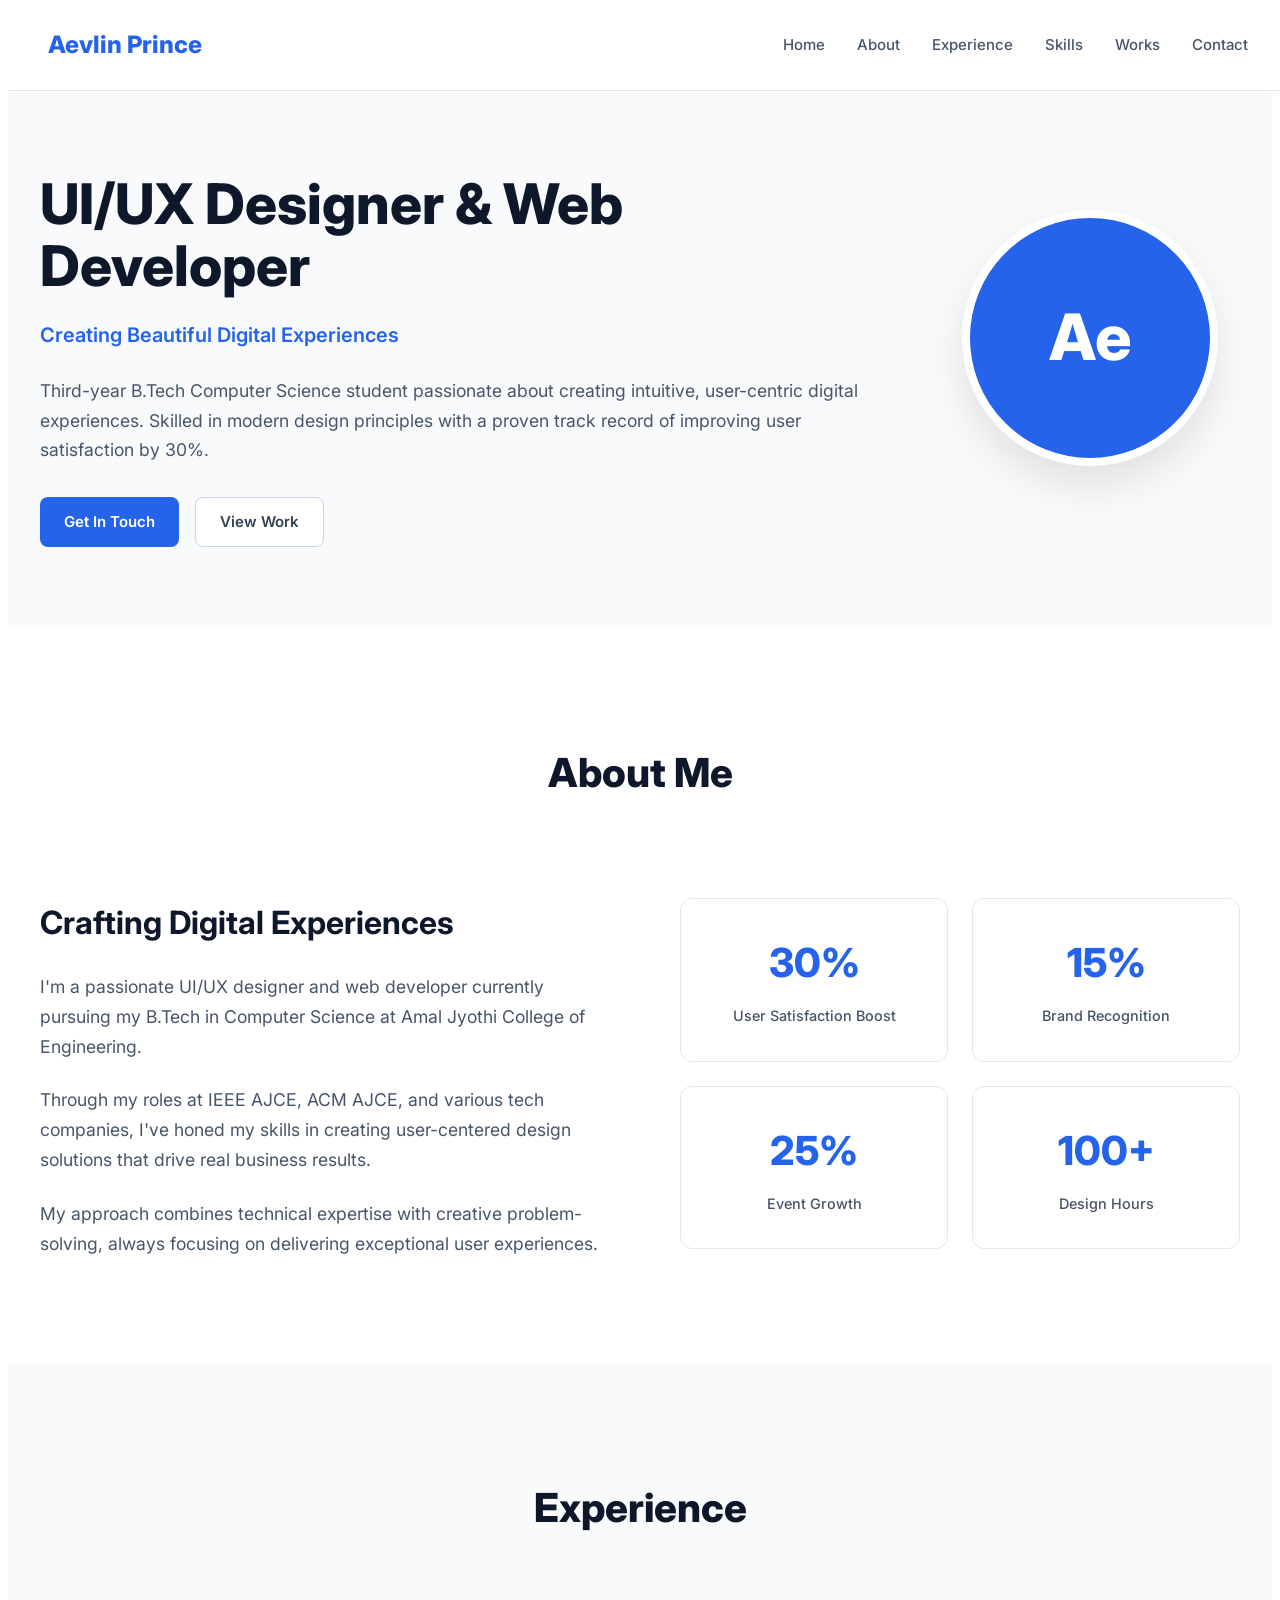
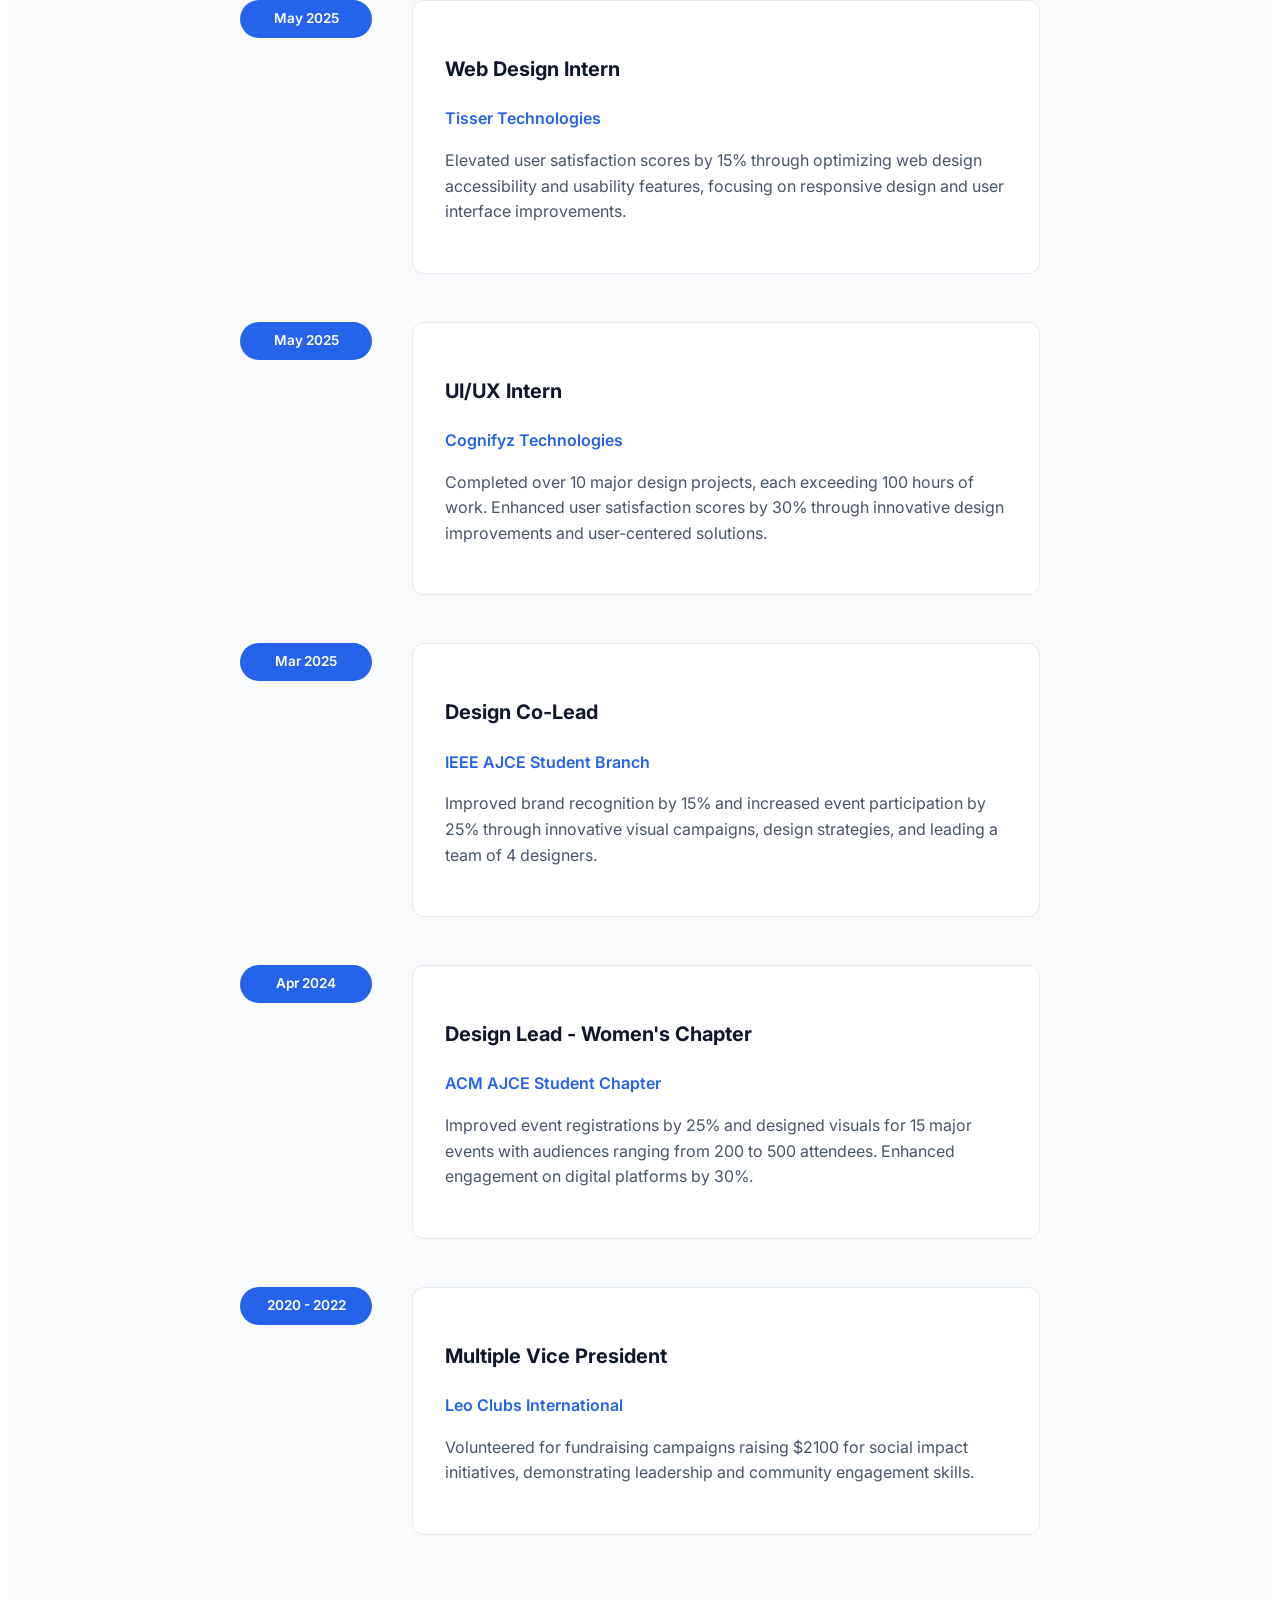
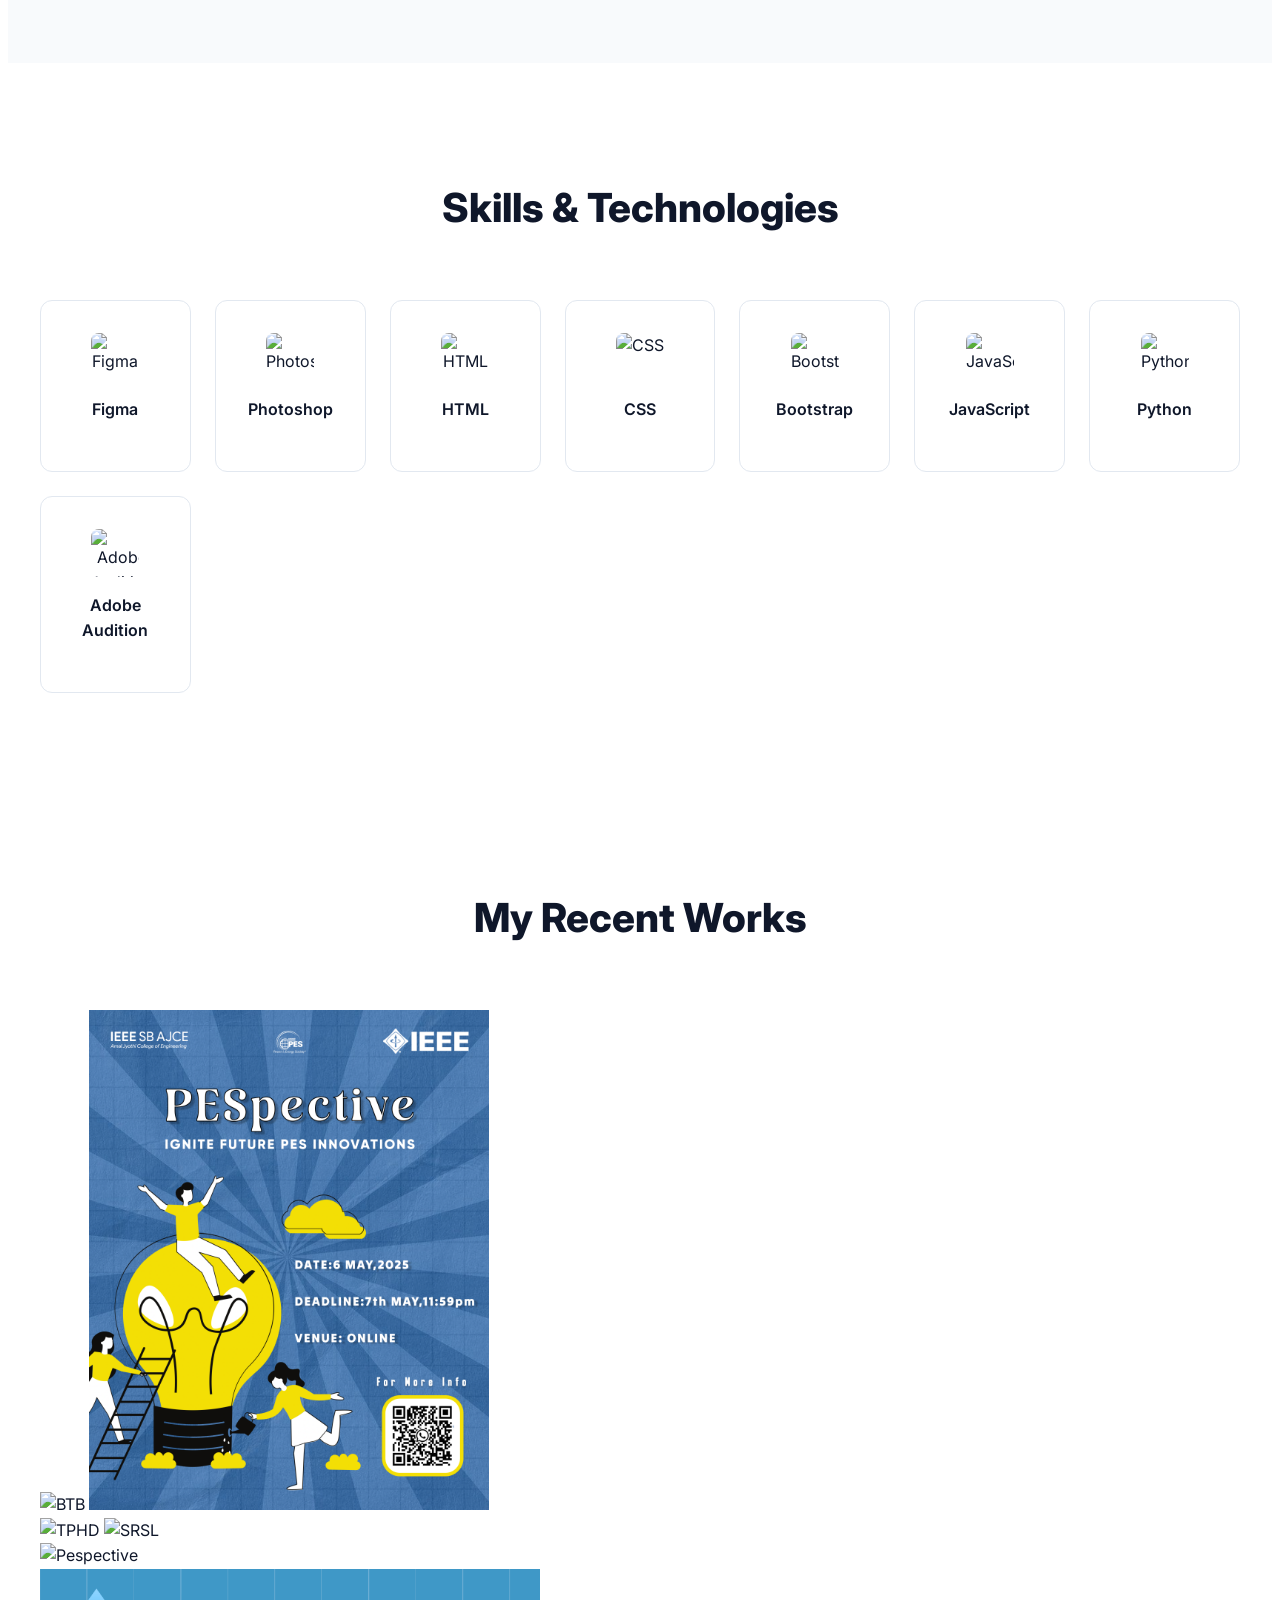
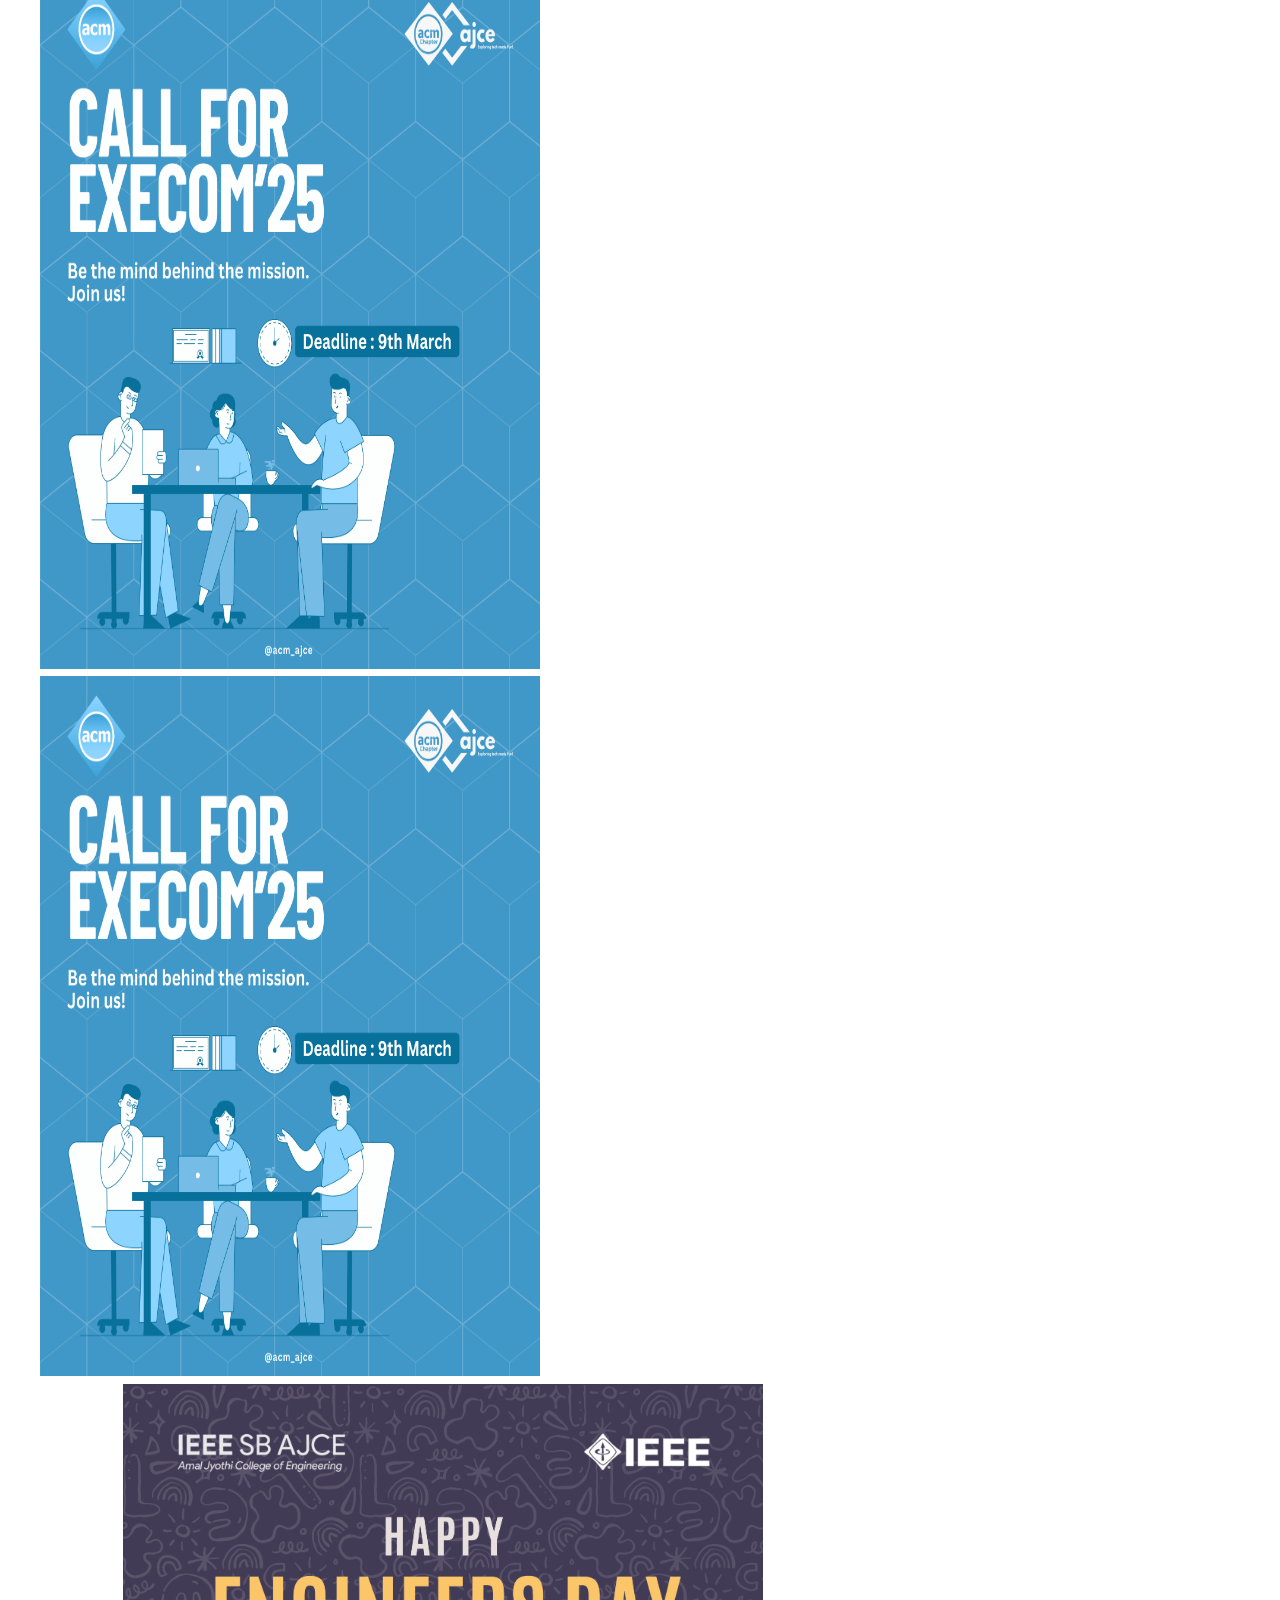
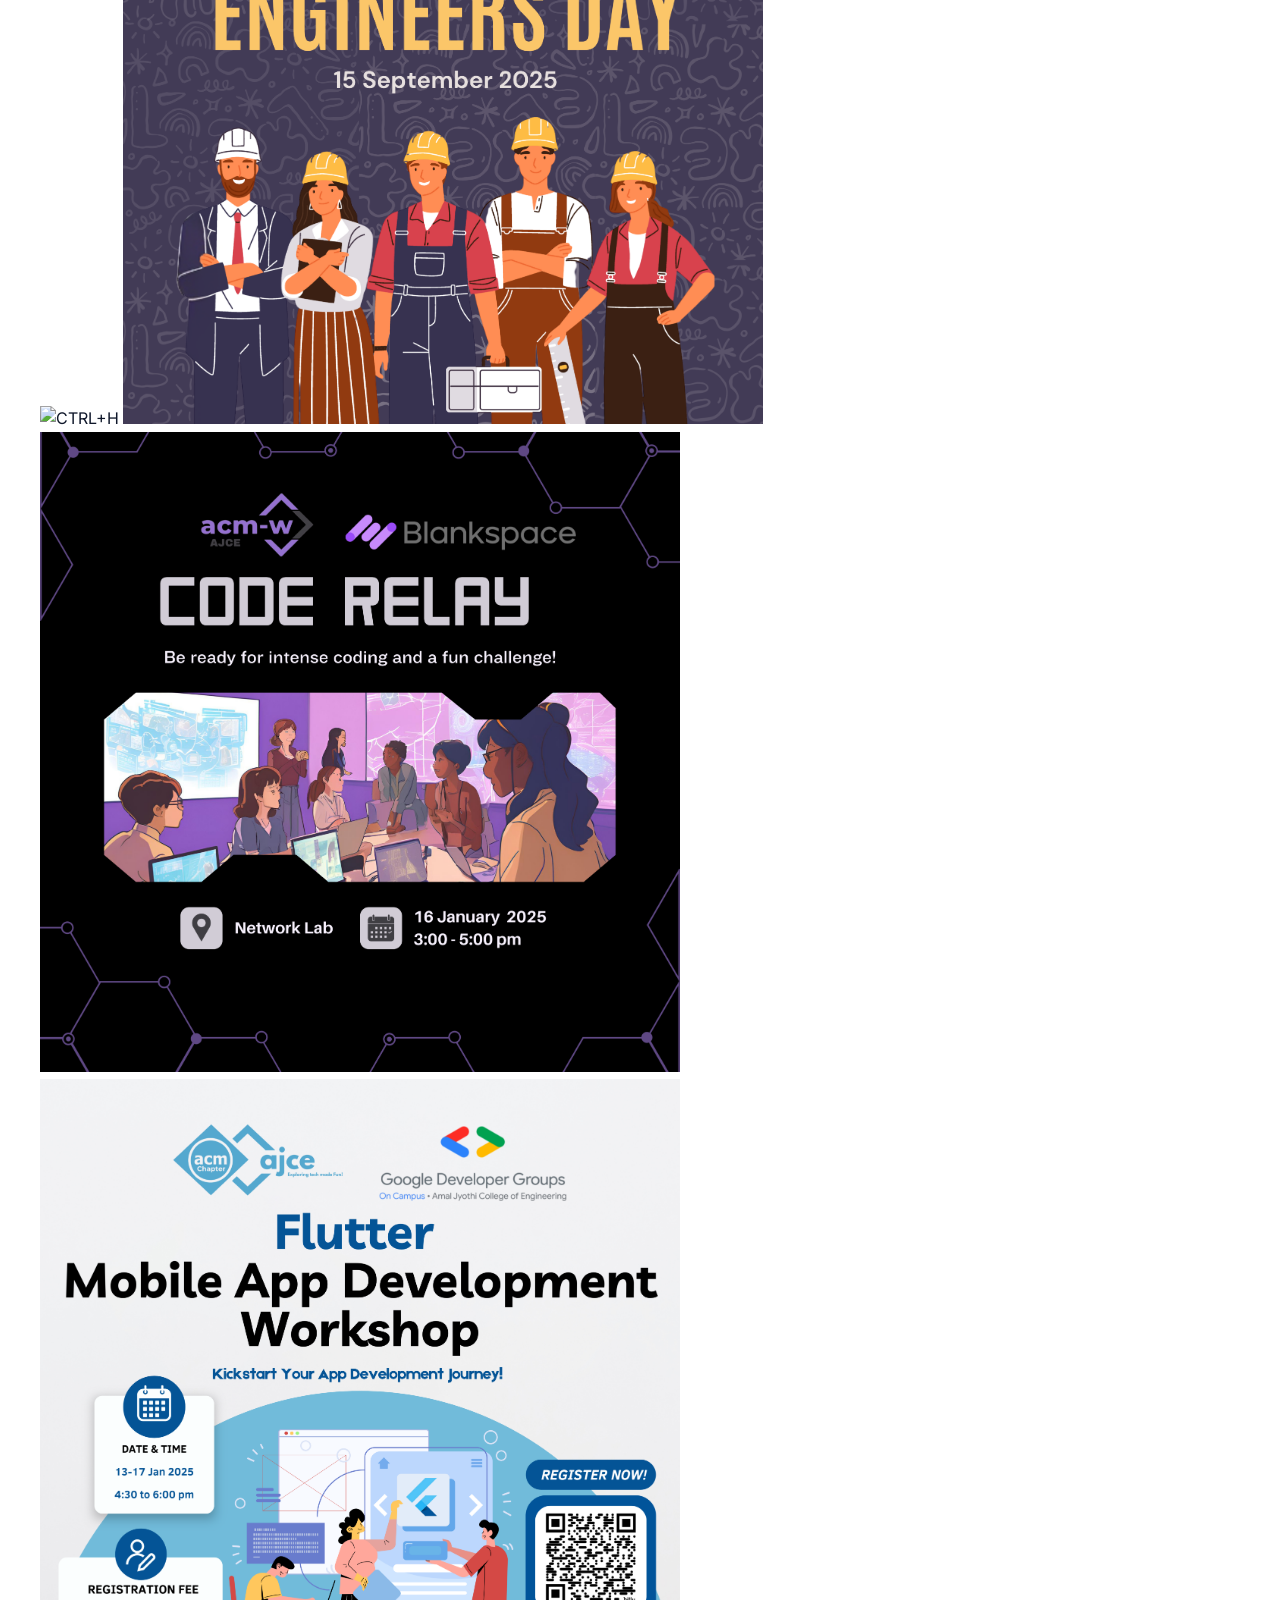
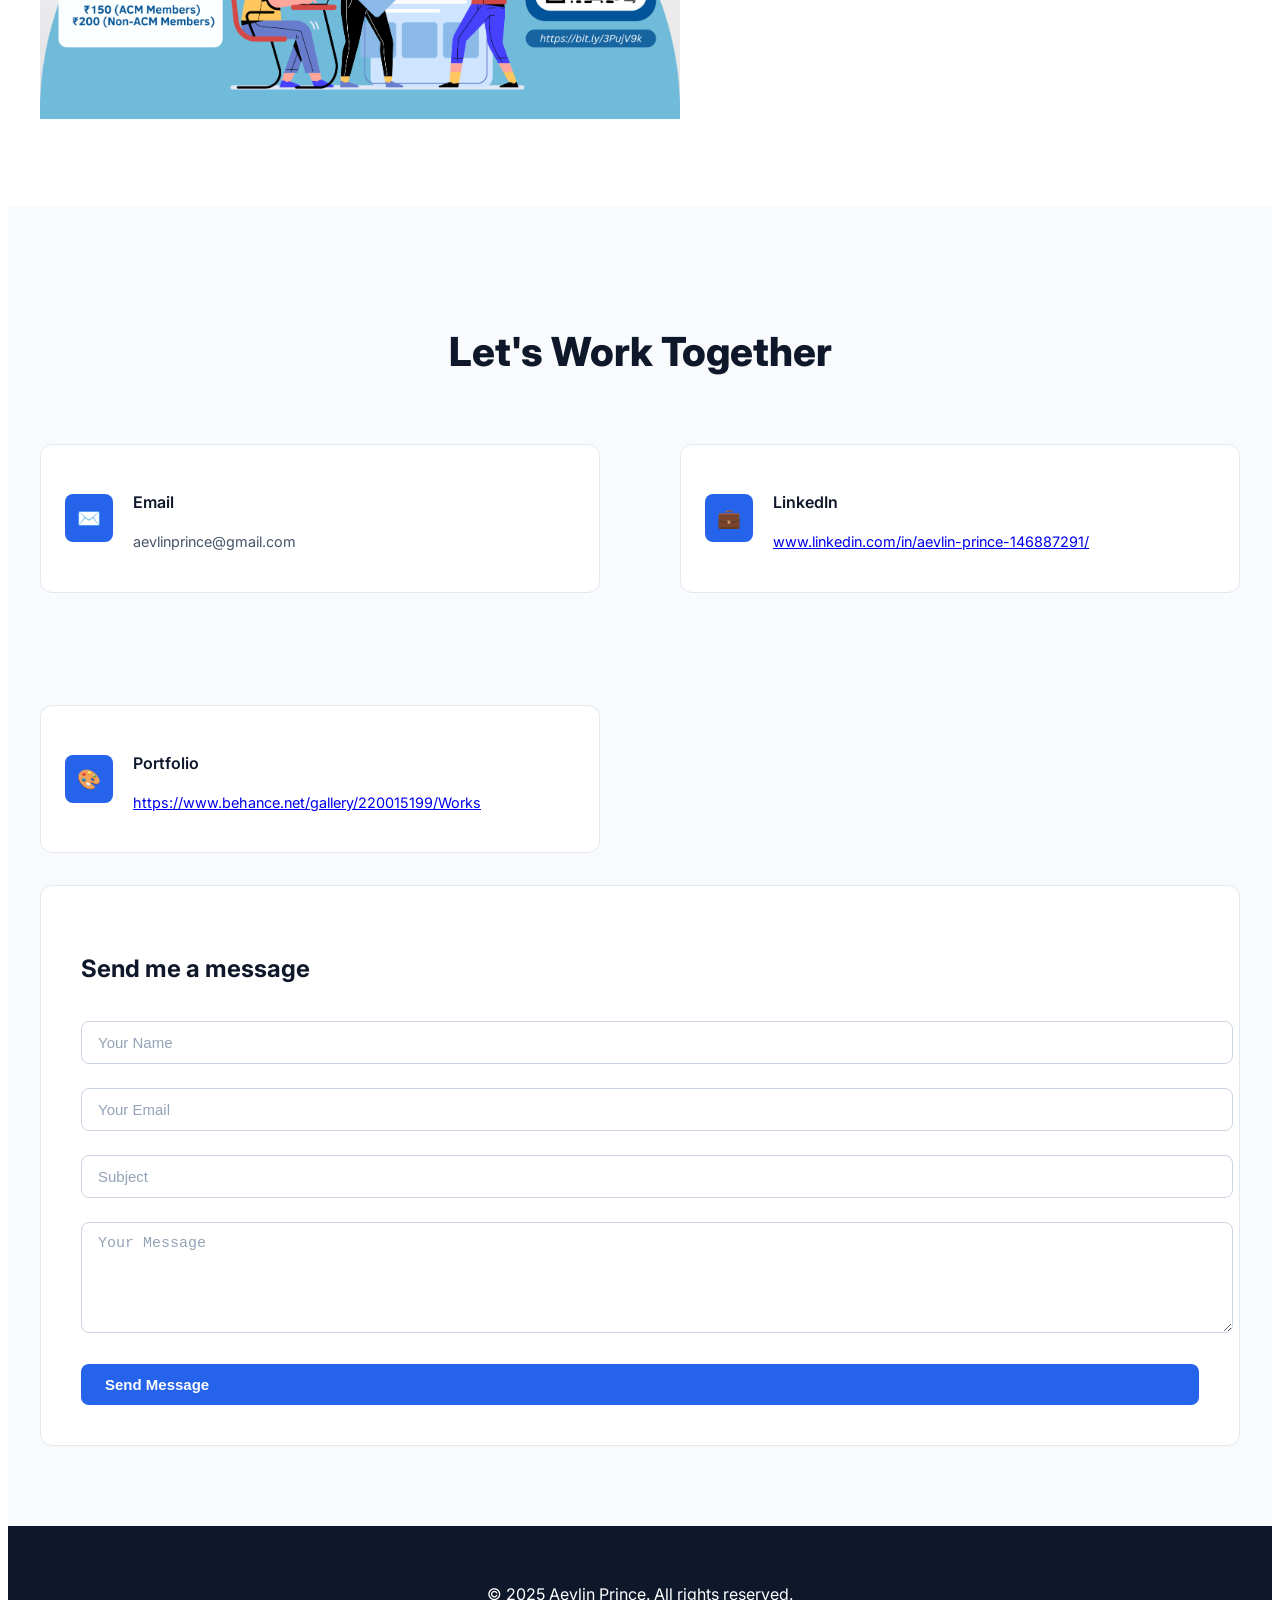
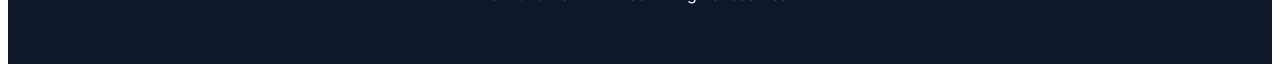
==== index.html @ 3fb73e6d "Update index.html" ====
<!DOCTYPE html>
<html lang="en">
<head>
    <meta charset="UTF-8">
    <meta name="viewport" content="width=device-width, initial-scale=1.0">
    <title>Aevlin Prince</title>
    <link rel="icon" type="image/png" href="logoaev.png">
    <link rel="stylesheet" href="style.css">
</head>
<body>
    <nav class="navbar">
        <div class="nav-content">
            <a href="#" class="logo">Aevlin Prince</a>
            <ul class="nav-links">
                <li><a href="#home">Home</a></li>
                <li><a href="#about">About</a></li>
                <li><a href="#experience">Experience</a></li>
                <li><a href="#skills">Skills</a></li>
                <li><a href="#works">Works</a></li>
                <li><a href="#contact">Contact</a></li>
            </ul>
        </div>
    </nav>

    <section id="home" class="hero">
        <div class="container">
            <div class="hero-content">
                <div class="hero-text">
                    <h1>UI/UX Designer & Web Developer</h1>
                    <p class="subtitle">Creating Beautiful Digital Experiences</p>
                    <p>Third-year B.Tech Computer Science student passionate about creating intuitive, user-centric digital experiences. Skilled in modern design principles with a proven track record of improving user satisfaction by 30%.</p>
                    <div class="cta-buttons">
                        <a href="#contact" class="btn btn-primary">Get In Touch</a>
                        <a href="#works" class="btn btn-secondary">View Work</a>
                    </div>
                </div>
               <div class="hero-image">
    <div class="profile-img">Ae</div>
</div>
        </div>
    </section>

    <section id="about" class="about section">
        <div class="container">
            <h2 class="section-title">About Me</h2>
            <div class="about-content">
                <div class="about-text">
                    <h3>Crafting Digital Experiences</h3>
                    <p>I'm a passionate UI/UX designer and web developer currently pursuing my B.Tech in Computer Science at Amal Jyothi College of Engineering.</p>
                    <p>Through my roles at IEEE AJCE, ACM AJCE, and various tech companies, I've honed my skills in creating user-centered design solutions that drive real business results.</p>
                    <p>My approach combines technical expertise with creative problem-solving, always focusing on delivering exceptional user experiences.</p>
                </div>
                <div class="stats-grid">
                    <div class="stat-card">
                        <span class="stat-number">30%</span>
                        <span class="stat-label">User Satisfaction Boost</span>
                    </div>
                    <div class="stat-card">
                        <span class="stat-number">15%</span>
                        <span class="stat-label">Brand Recognition</span>
                    </div>
                    <div class="stat-card">
                        <span class="stat-number">25%</span>
                        <span class="stat-label">Event Growth</span>
                    </div>
                    <div class="stat-card">
                        <span class="stat-number">100+</span>
                        <span class="stat-label">Design Hours</span>
                    </div>
                </div>
            </div>
        </div>
    </section>

    <section id="experience" class="experience section">
        <div class="container">
            <h2 class="section-title">Experience</h2>
            <div class="timeline">
                <div class="timeline-item">
                    <div class="timeline-date">May 2025</div>
                    <div class="timeline-content">
                        <h3>Web Design Intern</h3>
                        <h4>Tisser Technologies</h4>
                        <p>Elevated user satisfaction scores by 15% through optimizing web design accessibility and usability features, focusing on responsive design and user interface improvements.</p>
                    </div>
                </div>
                <div class="timeline-item">
                    <div class="timeline-date">May 2025</div>
                    <div class="timeline-content">
                        <h3>UI/UX Intern</h3>
                        <h4>Cognifyz Technologies</h4>
                        <p>Completed over 10 major design projects, each exceeding 100 hours of work. Enhanced user satisfaction scores by 30% through innovative design improvements and user-centered solutions.</p>
                    </div>
                </div>
                <div class="timeline-item">
                    <div class="timeline-date">Mar 2025</div>
                    <div class="timeline-content">
                        <h3>Design Co-Lead</h3>
                        <h4>IEEE AJCE Student Branch</h4>
                        <p>Improved brand recognition by 15% and increased event participation by 25% through innovative visual campaigns, design strategies, and leading a team of 4 designers.</p>
                    </div>
                </div>
                <div class="timeline-item">
                    <div class="timeline-date">Apr 2024</div>
                    <div class="timeline-content">
                        <h3>Design Lead - Women's Chapter</h3>
                        <h4>ACM AJCE Student Chapter</h4>
                        <p>Improved event registrations by 25% and designed visuals for 15 major events with audiences ranging from 200 to 500 attendees. Enhanced engagement on digital platforms by 30%.</p>
                    </div>
                </div>
                <div class="timeline-item">
                    <div class="timeline-date">2020 - 2022</div>
                    <div class="timeline-content">
                        <h3>Multiple Vice President</h3>
                        <h4>Leo Clubs International</h4>
                        <p>Volunteered for fundraising campaigns raising $2100 for social impact initiatives, demonstrating leadership and community engagement skills.</p>
                    </div>
                </div>
            </div>
        </div>
    </section>

    <section id="skills" class="skills section">
        <div class="container">
            <h2 class="section-title">Skills & Technologies</h2>
            <div class="skills-grid">
                <div class="skill-card">
                    <div class="skill-icon">
                        <img src="https://cdn.jsdelivr.net/gh/simple-icons/simple-icons@v9/icons/figma.svg" alt="Figma">
                    </div>
                    <h3>Figma</h3>
                </div>
                <div class="skill-card">
                    <div class="skill-icon">
                        <img src="https://cdn.jsdelivr.net/gh/simple-icons/simple-icons@v9/icons/adobephotoshop.svg" alt="Photoshop">
                    </div>
                    <h3>Photoshop</h3>
                </div>
                <div class="skill-card">
                    <div class="skill-icon">
                        <img src="https://cdn.jsdelivr.net/gh/simple-icons/simple-icons@v9/icons/html5.svg" alt="HTML">
                    </div>
                    <h3>HTML</h3>
                </div>
                <div class="skill-card">
                    <div class="skill-icon">
                        <img src="https://cdn.jsdelivr.net/gh/simple-icons/simple-icons@v9/icons/css3.svg" alt="CSS">
                    </div>
                    <h3>CSS</h3>
                </div>
                <div class="skill-card">
                    <div class="skill-icon">
                        <img src="https://cdn.jsdelivr.net/gh/simple-icons/simple-icons@v9/icons/bootstrap.svg" alt="Bootstrap">
                    </div>
                    <h3>Bootstrap</h3>
                </div>
                <div class="skill-card">
                    <div class="skill-icon">
                        <img src="https://cdn.jsdelivr.net/gh/simple-icons/simple-icons@v9/icons/javascript.svg" alt="JavaScript">
                    </div>
                    <h3>JavaScript</h3>
                </div>
                <div class="skill-card">
                    <div class="skill-icon">
                        <img src="https://cdn.jsdelivr.net/gh/simple-icons/simple-icons@v9/icons/python.svg" alt="Python">
                    </div>
                    <h3>Python</h3>
                </div>
                <div class="skill-card">
                    <div class="skill-icon">
                        <img src="https://cdn.jsdelivr.net/gh/simple-icons/simple-icons@v9/icons/adobeaudition.svg" alt="Adobe Audition">
                    </div>
                    <h3>Adobe Audition</h3>
                </div>
            </div>
        </div>
    </section>
    
<section id="works" class="work section">
    <div class="container">
        <h2 class="section-title">My Recent Works</h2>
        <div class="works-grid">
                <div class="work-card">
                      <div class="work-icon">
                    <img src="BUGS%20TO%20BUCKS.png" height="500" width="400" alt="BTB">
                        <img src="PESpective.png" height="500" width="400" alt="Pespective">
                          <br>
                        <img src="Throttle%20Power,%20Halt%20Drugs!%20(1080%20x%201350%20px).png.PNG" height="500" width="400" alt="TPHD">
                          <img src="V.zip%20-%202.PNG" height="500" width="400" alt="SRSL">
                    </div>
                </div>
            
             <div class="work-card">
                      <div class="work-icon">
                        <img src="UXplore.png.PNG" height="700" width="500" alt="Pespective">
                    </div>
                </div>
             <div class="work-card">
                      <div class="work-icon">
                        <img src="Modern%20Abstract%20Call%20To%20Volunteers%20Action%20Instagram%20Post.png" height="700" width="500" alt="CallForExecom">
                    </div>
                </div>
            <div class="work-card">
                      <div class="work-icon">
                        <img src="Modern%20Abstract%20Call%20To%20Volunteers%20Action%20Instagram%20Post.png" height="700" width="500" alt="CallForExecom">
                    </div>
                </div>
             <div class="work-card">
                      <div class="work-icon">
                        <img src="CTRL+H%20Thanks%20Poster.png" height="700" width="500" alt="CTRL+H">
                          <img src="Happy%20Engineers%20Day%20IEEE.png" height="640" width="640" alt="CTRL+H">
                           <img src="1.png" height="640" width="640" alt="Cr">
                            <img src="Flutter%20Workshop%20ACM.png" height="640" width="640" alt="FW">
                    </div>
                </div>


    </div>
</section>
    
    <section id="contact" class="contact section">
        <div class="container">
            <h2 class="section-title">Let's Work Together</h2>
            <div class="contact-content">
                <div class="contact-info">
                    <div class="contact-item">
                        <div class="contact-icon">✉️</div>
                        <div>
                            <h4>Email</h4>
                            <p>aevlinprince@gmail.com</p>
                        </div>
                    </div>
                    </div>
                    <div class="contact-item">
                        <div class="contact-icon">💼</div>
                        <div>
                            <h4>LinkedIn</h4>
                            <p><a href="https://www.linkedin.com/in/aevlin-prince-146887291/">www.linkedin.com/in/aevlin-prince-146887291/</a></p>
                        </div>
                    </div>
                    <div class="contact-item">
                        <div class="contact-icon">🎨</div>
                        <div>
                            <h4>Portfolio</h4>
                            <p><a href="https://www.behance.net/gallery/220015199/Works">https://www.behance.net/gallery/220015199/Works</a></p>
                        </div>
                    </div>
                </div>
                <div class="contact-form">
                    <h3>Send me a message</h3>
                    <form>
                        <div class="form-group">
                            <input type="text" placeholder="Your Name" required>
                        </div>
                        <div class="form-group">
                            <input type="email" placeholder="Your Email" required>
                        </div>
                        <div class="form-group">
                            <input type="text" placeholder="Subject" required>
                        </div>
                        <div class="form-group">
                            <textarea rows="5" placeholder="Your Message" required></textarea>
                        </div>
                        <button type="submit" class="btn btn-primary" style="width: 100%;">Send Message</button>
                    </form>
                </div>
            </div>
        </div>
    </section>

    <footer class="footer">
        <div class="container">
            <p>&copy; 2025 Aevlin Prince. All rights reserved.</p>
        </div>
    </footer>

    <script src="script.js"></script>
</body>
</html>
---- style.css ----
@import url('https://fonts.googleapis.com/css2?family=Inter:wght@300;400;500;600;700;800&display=swap');
        
* {
    margin: 0;
    padding: 0;
    box-sizing: border-box;
}

:root {
    --primary: #2563eb;
    --primary-light: #3b82f6;
    --secondary: #64748b;
    --accent: #f1f5f9;
    --dark: #0f172a;
    --light: #ffffff;
    --gray-50: #f8fafc;
    --gray-100: #f1f5f9;
    --gray-200: #e2e8f0;
    --gray-300: #cbd5e1;
    --gray-400: #94a3b8;
    --gray-500: #64748b;
    --gray-600: #475569;
    --gray-700: #334155;
    --gray-800: #1e293b;
    --gray-900: #0f172a;
}

body {
    font-family: 'Inter', sans-serif;
    background: var(--light);
    color: var(--gray-900);
    line-height: 1.6;
}

.container {
    max-width: 1200px;
    margin: 0 auto;
    padding: 0 24px;
}

/* Navigation */
.navbar {
    position: fixed;
    top: 0;
    width: 100%;
    background: rgba(255, 255, 255, 0.95);
    backdrop-filter: blur(20px);
    border-bottom: 1px solid var(--gray-200);
    z-index: 1000;
    padding: 16px 0;
    transition: all 0.3s ease;
}

.nav-content {
    display: flex;
    justify-content: space-between;
    align-items: center;
    max-width: 1200px;
    margin: 0 auto;
    padding: 0 24px;
}

.logo {
    font-size: 24px;
    font-weight: 800;
    color: var(--primary);
    text-decoration: none;
}

.nav-links {
    display: flex;
    list-style: none;
    gap: 32px;
}

.nav-links a {
    color: var(--gray-600);
    text-decoration: none;
    font-weight: 500;
    font-size: 15px;
    transition: color 0.3s ease;
}

.nav-links a:hover {
    color: var(--primary);
}

/* Hero Section */
.hero {
    padding: 120px 0 80px;
    background: var(--gray-50);
}

.hero-content {
    display: grid;
    grid-template-columns: 1fr 300px;
    gap: 80px;
    align-items: center;
}

.hero-text h1 {
    font-size: 3.5rem;
    font-weight: 800;
    color: var(--gray-900);
    margin-bottom: 16px;
    line-height: 1.1;
}

.hero-text .subtitle {
    font-size: 1.25rem;
    color: var(--primary);
    margin-bottom: 24px;
    font-weight: 600;
}

.hero-text p {
    font-size: 1.1rem;
    color: var(--gray-600);
    line-height: 1.7;
    margin-bottom: 32px;
}

.cta-buttons {
    display: flex;
    gap: 16px;
}

.btn {
    padding: 12px 24px;
    border: none;
    border-radius: 8px;
    font-weight: 600;
    font-size: 15px;
    text-decoration: none;
    display: inline-flex;
    align-items: center;
    gap: 8px;
    transition: all 0.2s ease;
    cursor: pointer;
}

.btn-primary {
    background: var(--primary);
    color: white;
}

.btn-primary:hover {
    background: var(--primary-light);
    transform: translateY(-1px);
}

.btn-secondary {
    background: white;
    color: var(--gray-700);
    border: 1px solid var(--gray-300);
}

.btn-secondary:hover {
    border-color: var(--gray-400);
    transform: translateY(-1px);
}

.hero-image {
    display: flex;
    justify-content: center;
}

.profile-img {
    width: 240px;
    height: 240px;
    border-radius: 50%;
    background: var(--primary);
    display: flex;
    align-items: center;
    justify-content: center;
    font-size: 4rem;
    color: white;
    font-weight: 800;
    border: 8px solid white;
    box-shadow: 0 20px 40px rgba(0, 0, 0, 0.1);
}

/* Section Styling */
.section {
    padding: 80px 0;
}

.section-title {
    text-align: center;
    font-size: 2.5rem;
    font-weight: 800;
    margin-bottom: 60px;
    color: var(--gray-900);
}

/* About Section */
.about {
    background: white;
}

.about-content {
    display: grid;
    grid-template-columns: 1fr 1fr;
    gap: 80px;
    align-items: center;
}

.about-text h3 {
    font-size: 2rem;
    margin-bottom: 24px;
    color: var(--gray-900);
    font-weight: 700;
}

.about-text p {
    font-size: 1.1rem;
    line-height: 1.7;
    color: var(--gray-600);
    margin-bottom: 24px;
}

.stats-grid {
    display: grid;
    grid-template-columns: repeat(2, 1fr);
    gap: 24px;
}

.stat-card {
    background: white;
    border: 1px solid var(--gray-200);
    border-radius: 12px;
    padding: 32px 24px;
    text-align: center;
    transition: all 0.2s ease;
}

.stat-card:hover {
    border-color: var(--primary);
    transform: translateY(-2px);
    box-shadow: 0 8px 25px rgba(37, 99, 235, 0.1);
}

.stat-number {
    font-size: 2.5rem;
    font-weight: 800;
    color: var(--primary);
    display: block;
    margin-bottom: 8px;
}

.stat-label {
    font-size: 0.9rem;
    color: var(--gray-600);
    font-weight: 500;
}

/* Experience Section */
.experience {
    background: var(--gray-50);
}

.timeline {
    max-width: 800px;
    margin: 0 auto;
}

.timeline-item {
    display: flex;
    gap: 40px;
    margin-bottom: 48px;
    align-items: flex-start;
}

.timeline-date {
    background: var(--primary);
    color: white;
    padding: 8px 16px;
    border-radius: 20px;
    font-weight: 600;
    font-size: 0.85rem;
    white-space: nowrap;
    min-width: 100px;
    text-align: center;
}

.timeline-content {
    background: white;
    border: 1px solid var(--gray-200);
    border-radius: 12px;
    padding: 32px;
    flex: 1;
    transition: all 0.2s ease;
}

.timeline-content:hover {
    border-color: var(--primary);
    box-shadow: 0 8px 25px rgba(37, 99, 235, 0.1);
}

.timeline-content h3 {
    color: var(--gray-900);
    font-size: 1.25rem;
    margin-bottom: 8px;
    font-weight: 700;
}

.timeline-content h4 {
    color: var(--primary);
    font-size: 1rem;
    margin-bottom: 16px;
    font-weight: 600;
}

.timeline-content p {
    color: var(--gray-600);
    line-height: 1.6;
}

/* Skills Section */
.skills {
    background: white;
}

.skills-grid {
    display: grid;
    grid-template-columns: repeat(auto-fit, minmax(140px, 1fr));
    gap: 24px;
    margin-top: 40px;
}

.skill-card {
    background: white;
    border: 1px solid var(--gray-200);
    border-radius: 12px;
    padding: 32px 24px;
    text-align: center;
    transition: all 0.2s ease;
}

.skill-card:hover {
    border-color: var(--primary);
    transform: translateY(-2px);
    box-shadow: 0 8px 25px rgba(37, 99, 235, 0.1);
}

.skill-icon {
    width: 48px;
    height: 48px;
    margin: 0 auto 16px;
    border-radius: 8px;
    overflow: hidden;
}

.skill-icon img {
    width: 100%;
    height: 100%;
    object-fit: contain;
}

.skill-card h3 {
    color: var(--gray-900);
    font-size: 1rem;
    font-weight: 600;
}

/* Contact Section */
.contact {
    background: var(--gray-50);
}

.contact-content {
    display: grid;
    grid-template-columns: 1fr 1fr;
    gap: 80px;
    margin-top: 40px;
}

.contact-info {
    color: var(--gray-900);
}

.contact-item {
    display: flex;
    align-items: center;
    margin-bottom: 32px;
    padding: 24px;
    background: white;
    border: 1px solid var(--gray-200);
    border-radius: 12px;
    transition: all 0.2s ease;
}

.contact-item:hover {
    border-color: var(--primary);
    box-shadow: 0 8px 25px rgba(37, 99, 235, 0.1);
}

.contact-icon {
    width: 48px;
    height: 48px;
    background: var(--primary);
    border-radius: 8px;
    display: flex;
    align-items: center;
    justify-content: center;
    margin-right: 20px;
    font-size: 1.2rem;
    color: white;
}

.contact-item h4 {
    font-size: 1rem;
    margin-bottom: 4px;
    font-weight: 600;
    color: var(--gray-900);
}

.contact-item p {
    color: var(--gray-600);
    font-size: 0.9rem;
}

.contact-form {
    background: white;
    border: 1px solid var(--gray-200);
    padding: 40px;
    border-radius: 12px;
}

.contact-form h3 {
    color: var(--gray-900);
    margin-bottom: 32px;
    font-size: 1.5rem;
    font-weight: 700;
}

.form-group {
    margin-bottom: 24px;
}

.form-group input,
.form-group textarea {
    width: 100%;
    padding: 12px 16px;
    border: 1px solid var(--gray-300);
    border-radius: 8px;
    background: white;
    color: var(--gray-900);
    font-size: 15px;
    transition: border-color 0.2s ease;
}

.form-group input:focus,
.form-group textarea:focus {
    outline: none;
    border-color: var(--primary);
}

.form-group input::placeholder,
.form-group textarea::placeholder {
    color: var(--gray-400);
}

/* Footer */
.footer {
    background: var(--gray-900);
    color: white;
    text-align: center;
    padding: 40px 0;
}

/* Responsive Design */
@media (max-width: 1024px) {
    .hero-content {
        grid-template-columns: 1fr;
        gap: 40px;
        text-align: center;
    }

    .hero-text h1 {
        font-size: 3rem;
    }

    .about-content,
    .contact-content {
        grid-template-columns: 1fr;
        gap: 60px;
    }

    .timeline-item {
        flex-direction: column;
        gap: 16px;
    }

    .timeline-date {
        align-self: flex-start;
    }
}

@media (max-width: 768px) {
    .nav-links {
        display: none;
    }

    .hero-text h1 {
        font-size: 2.5rem;
    }

    .section-title {
        font-size: 2rem;
    }

    .stats-grid {
        grid-template-columns: 1fr;
    }

    .skills-grid {
        grid-template-columns: repeat(auto-fit, minmax(120px, 1fr));
    }

    .container {
        padding: 0 16px;
    }

    .nav-content {
        padding: 0 16px;
    }

    .profile-img {
        width: 200px;
        height: 200px;
        font-size: 3rem;
    }
}
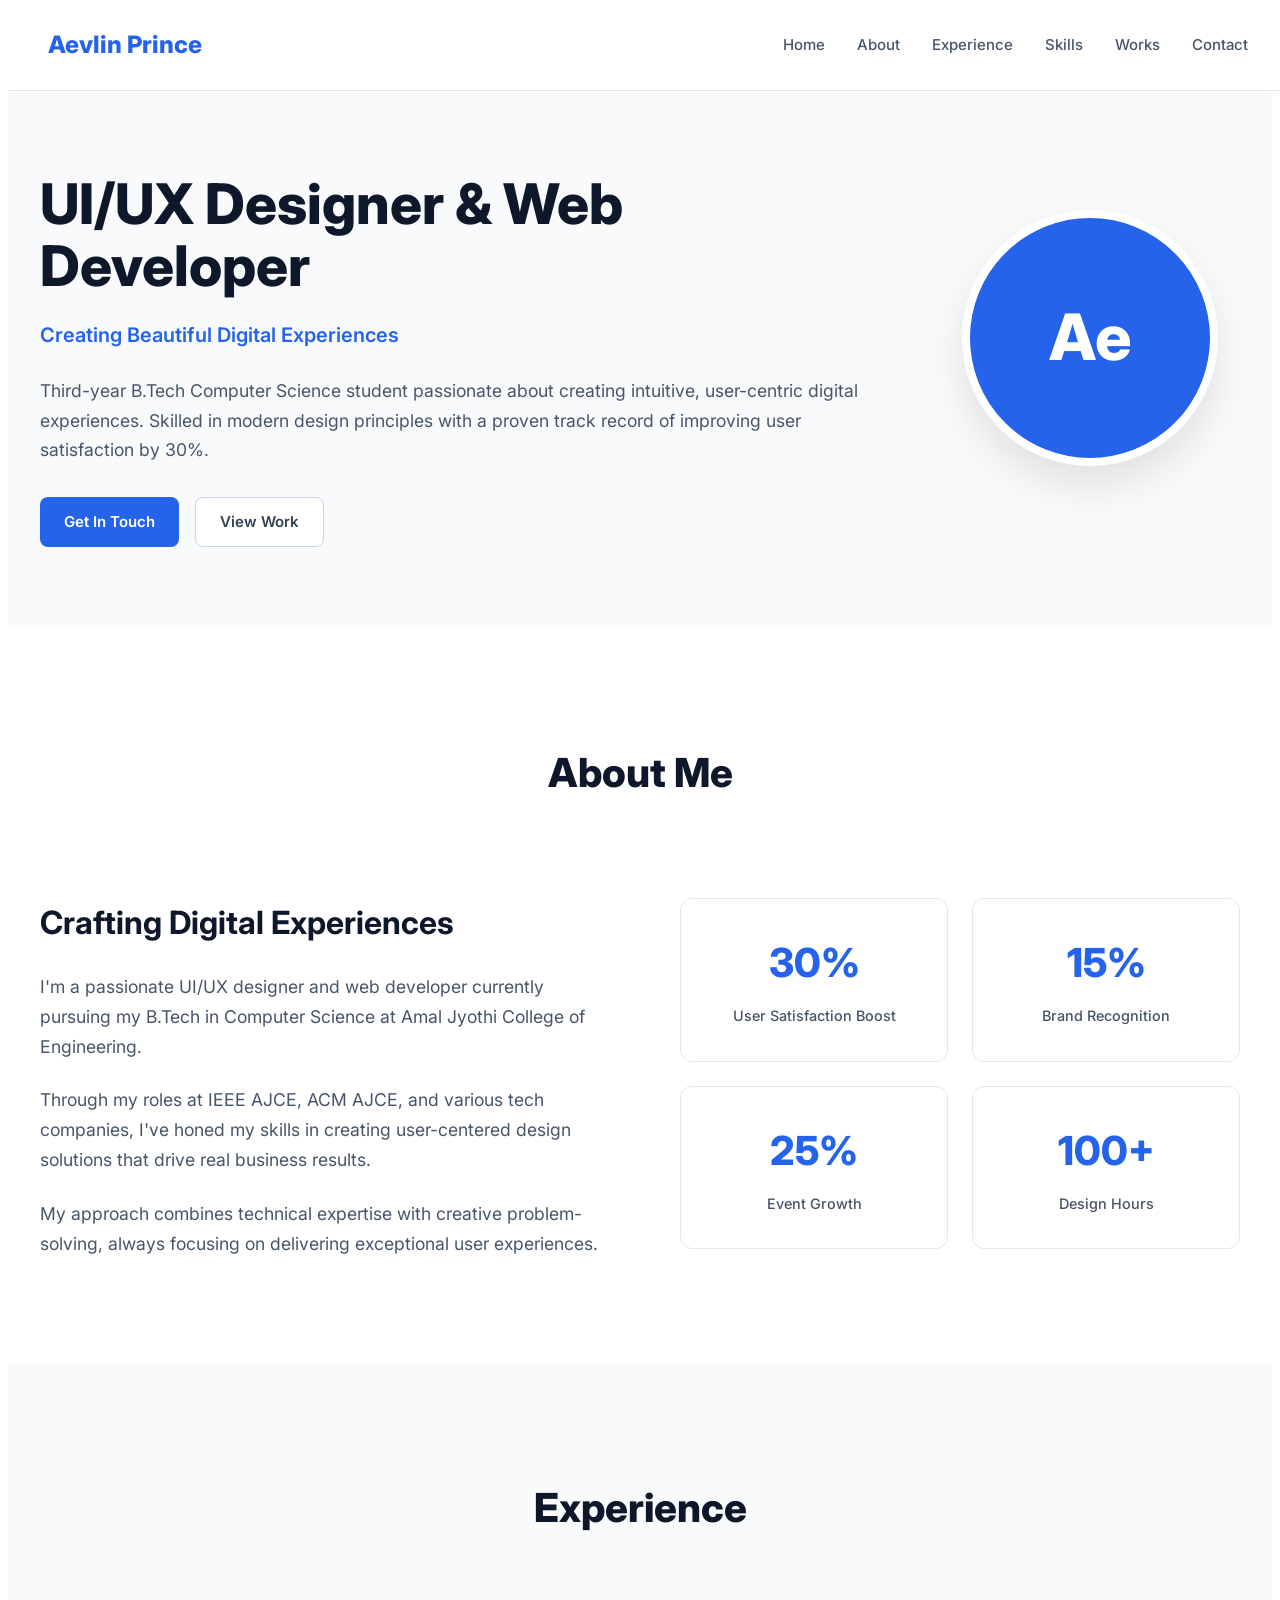
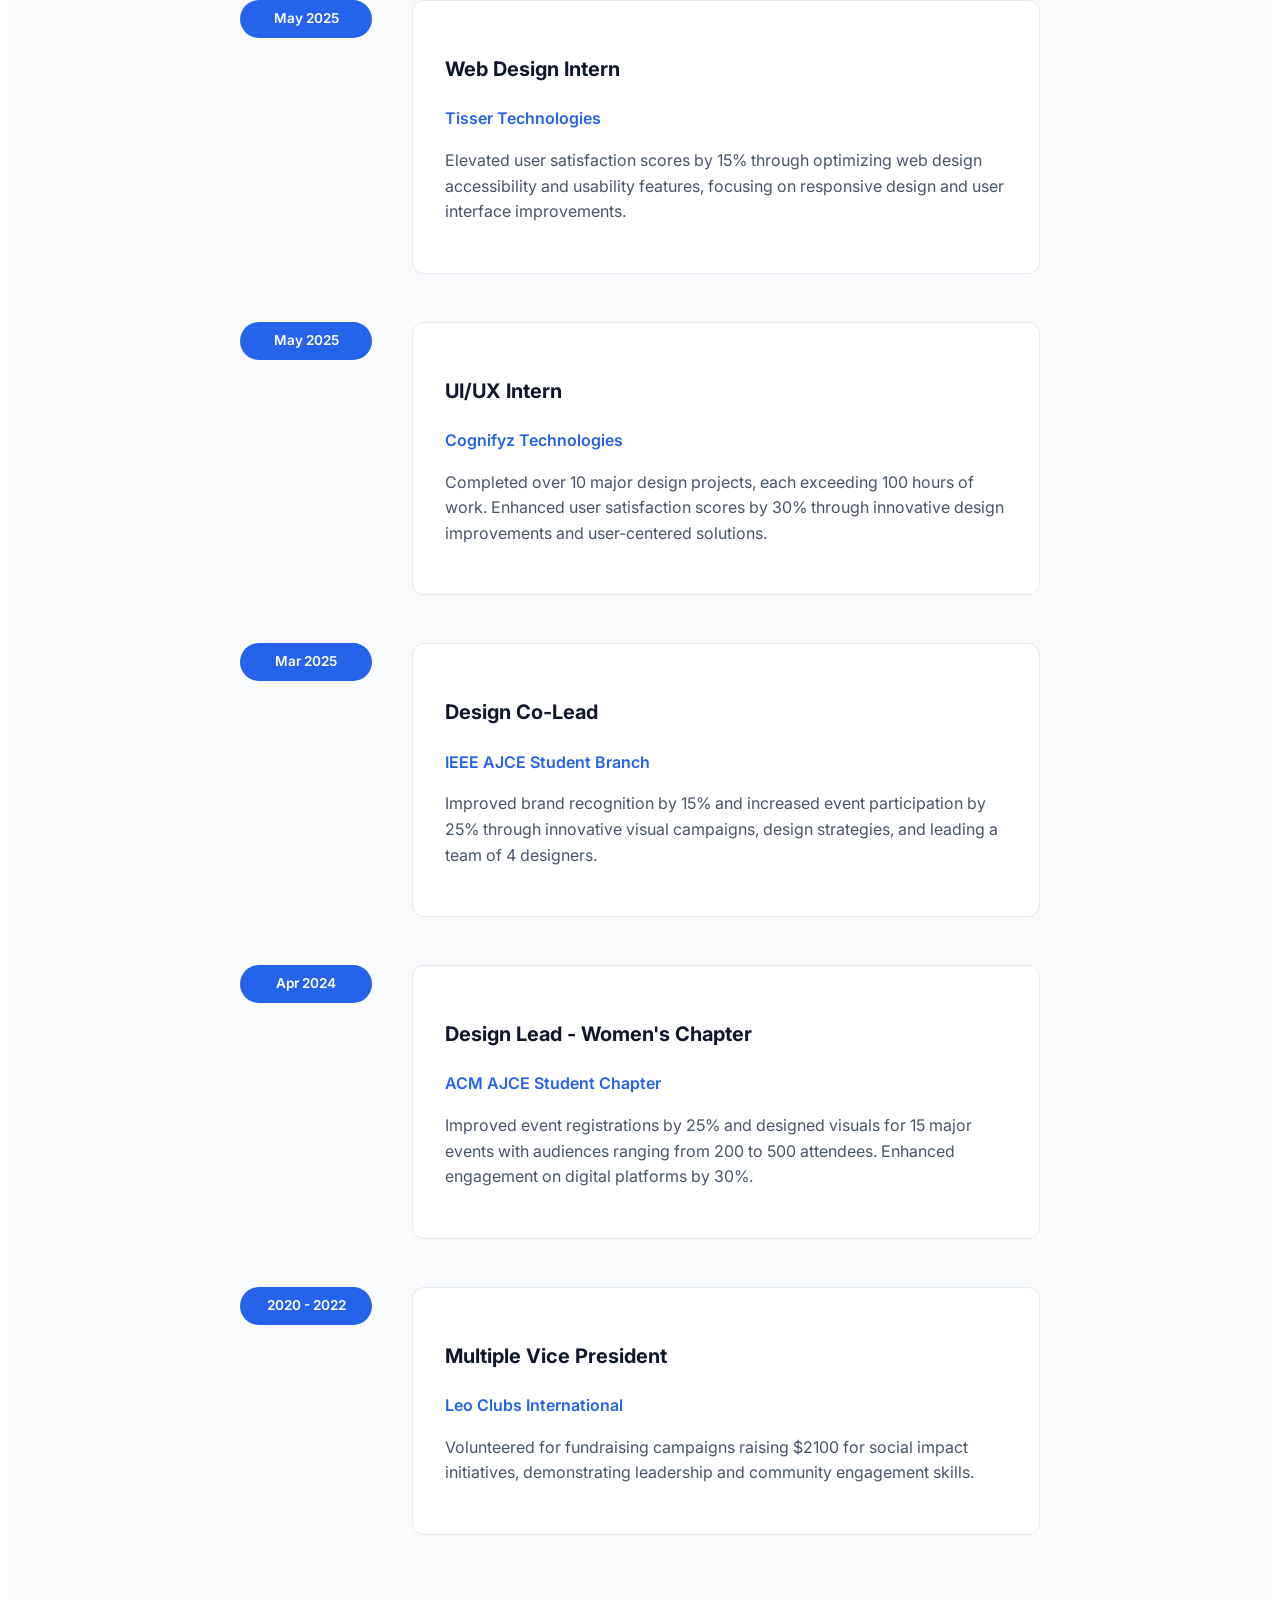
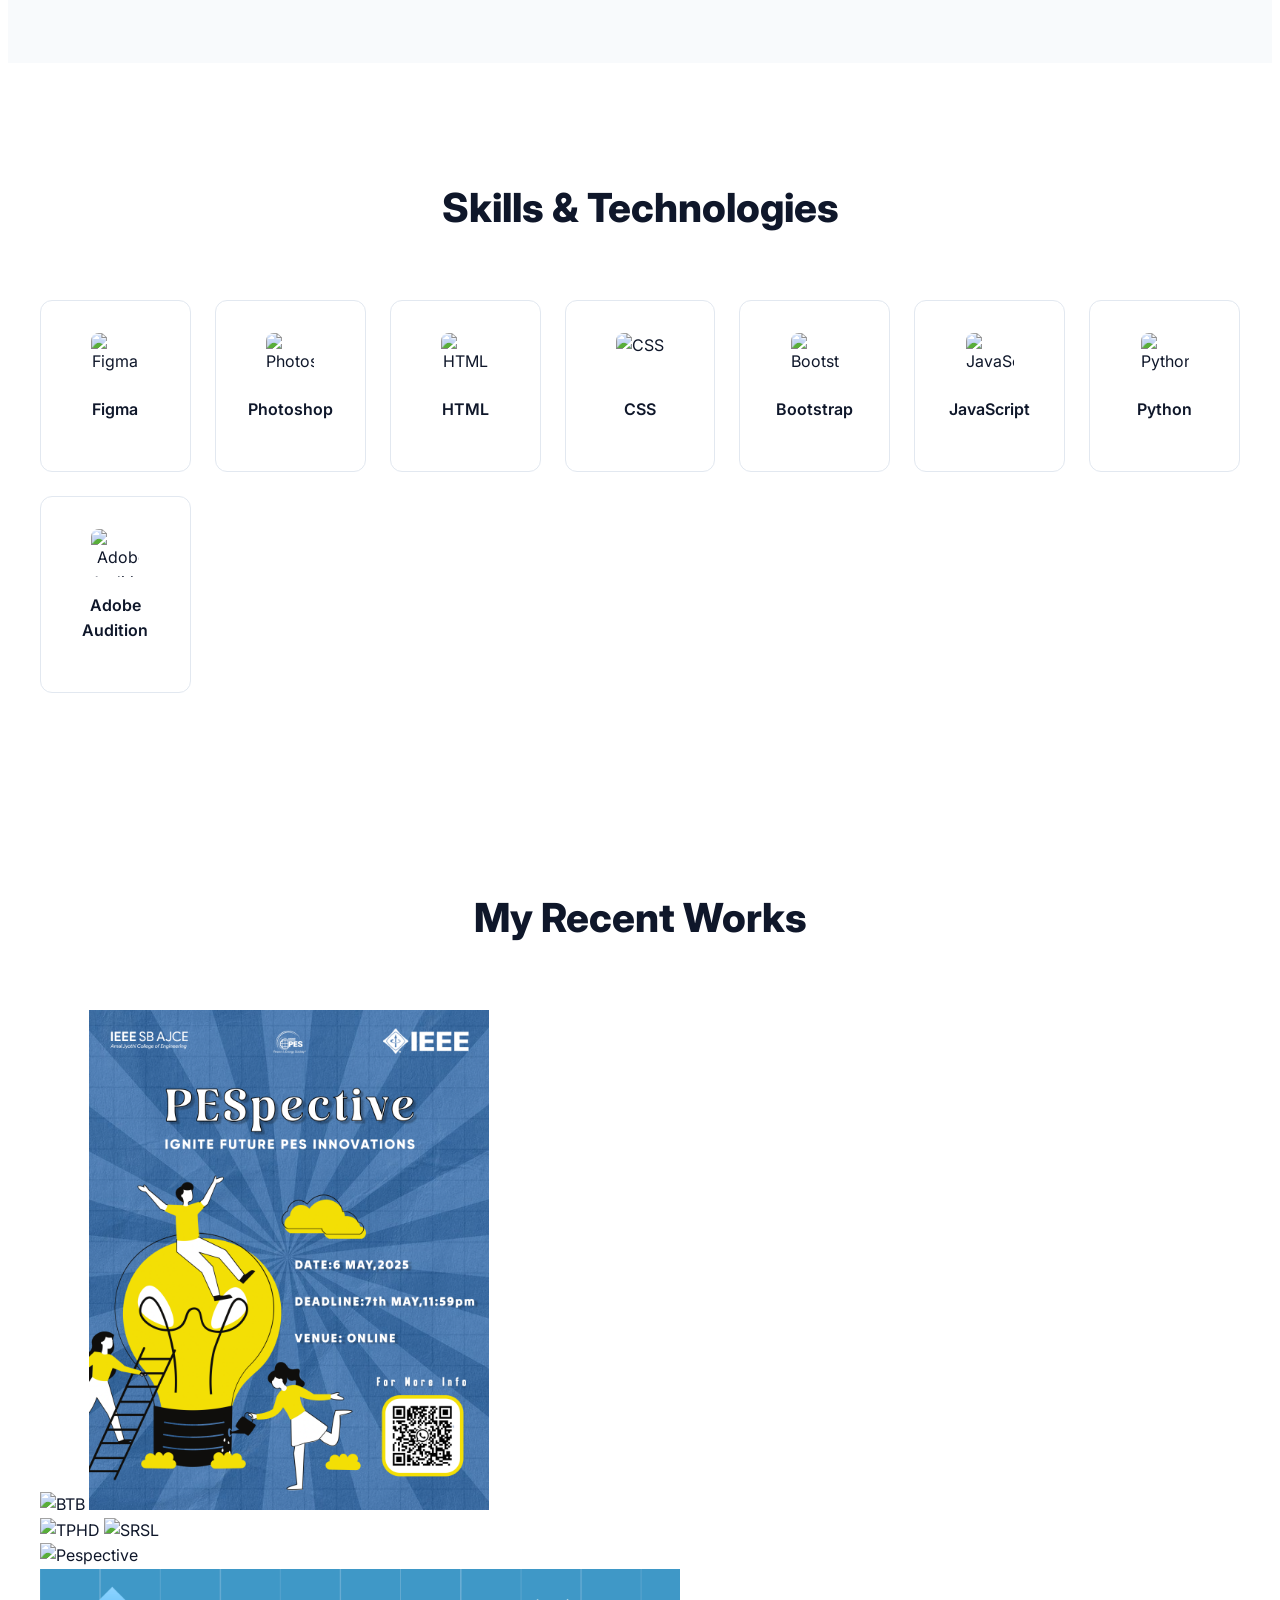
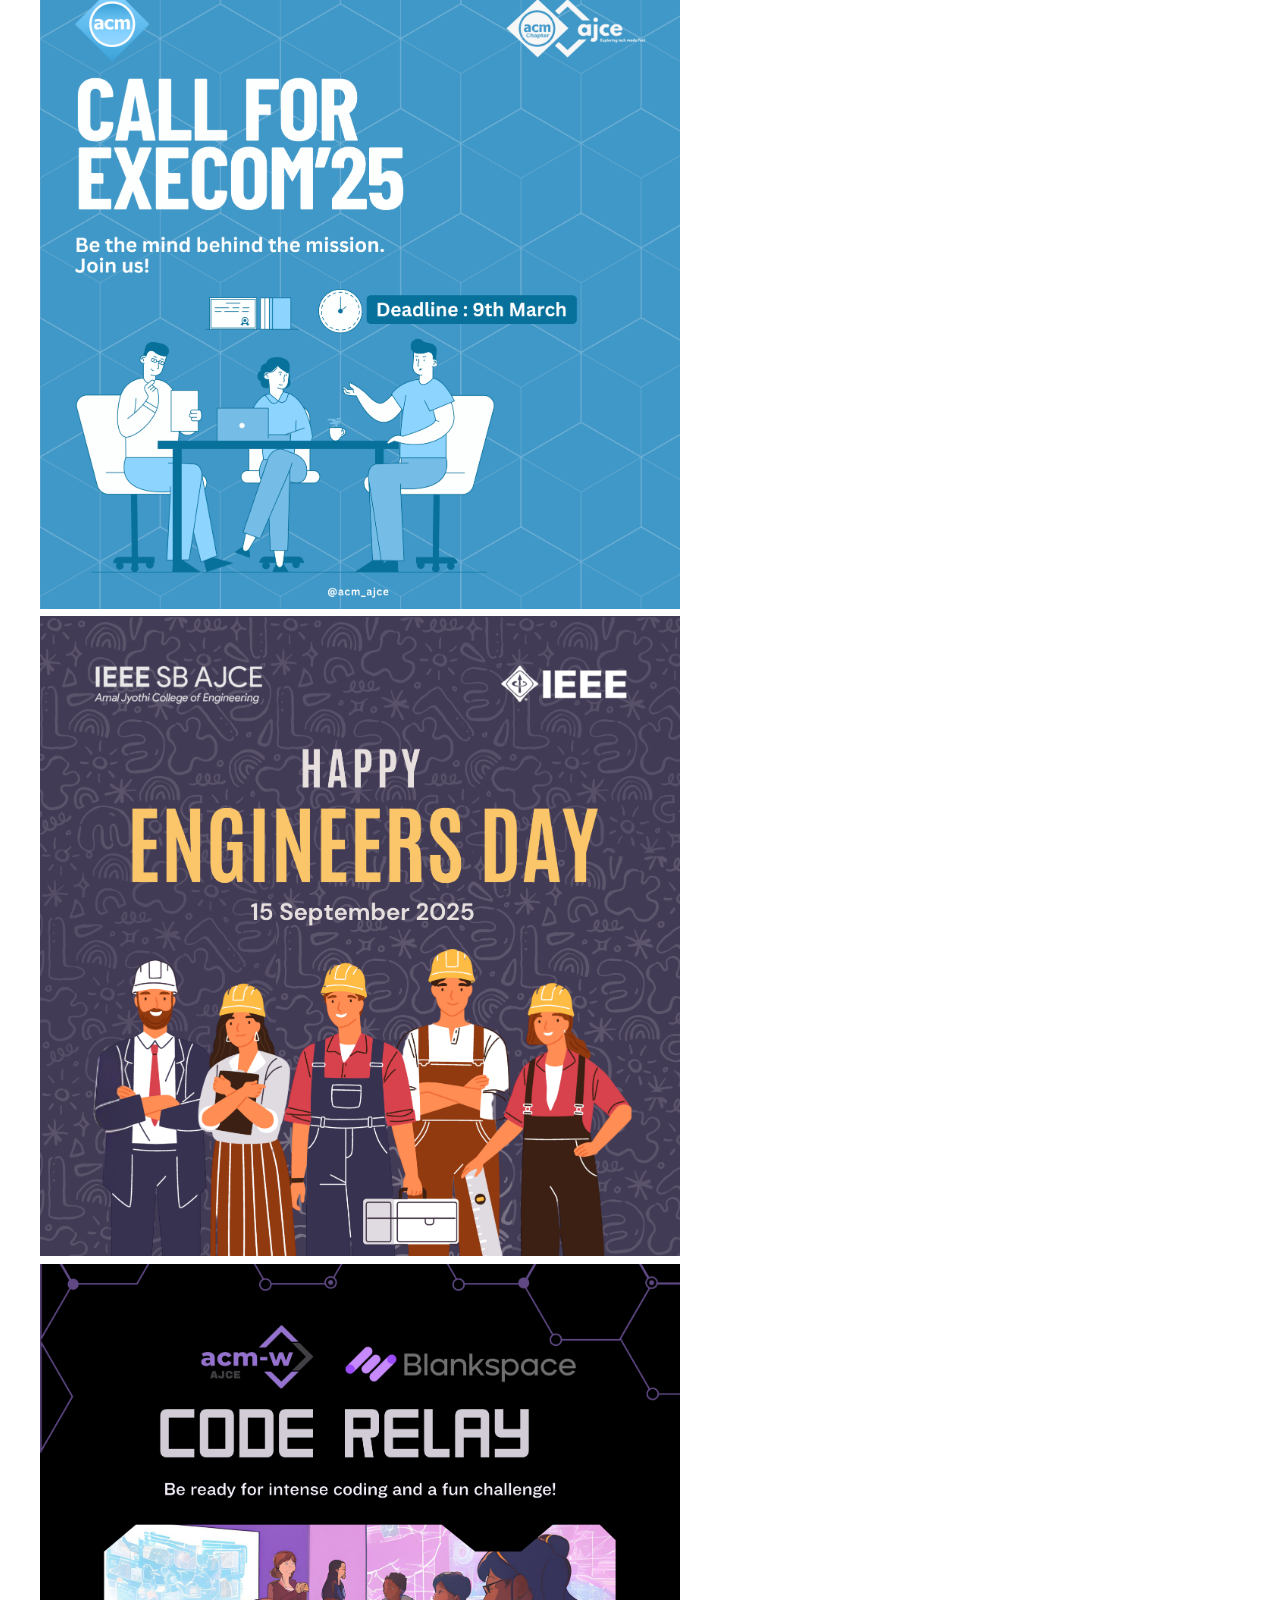
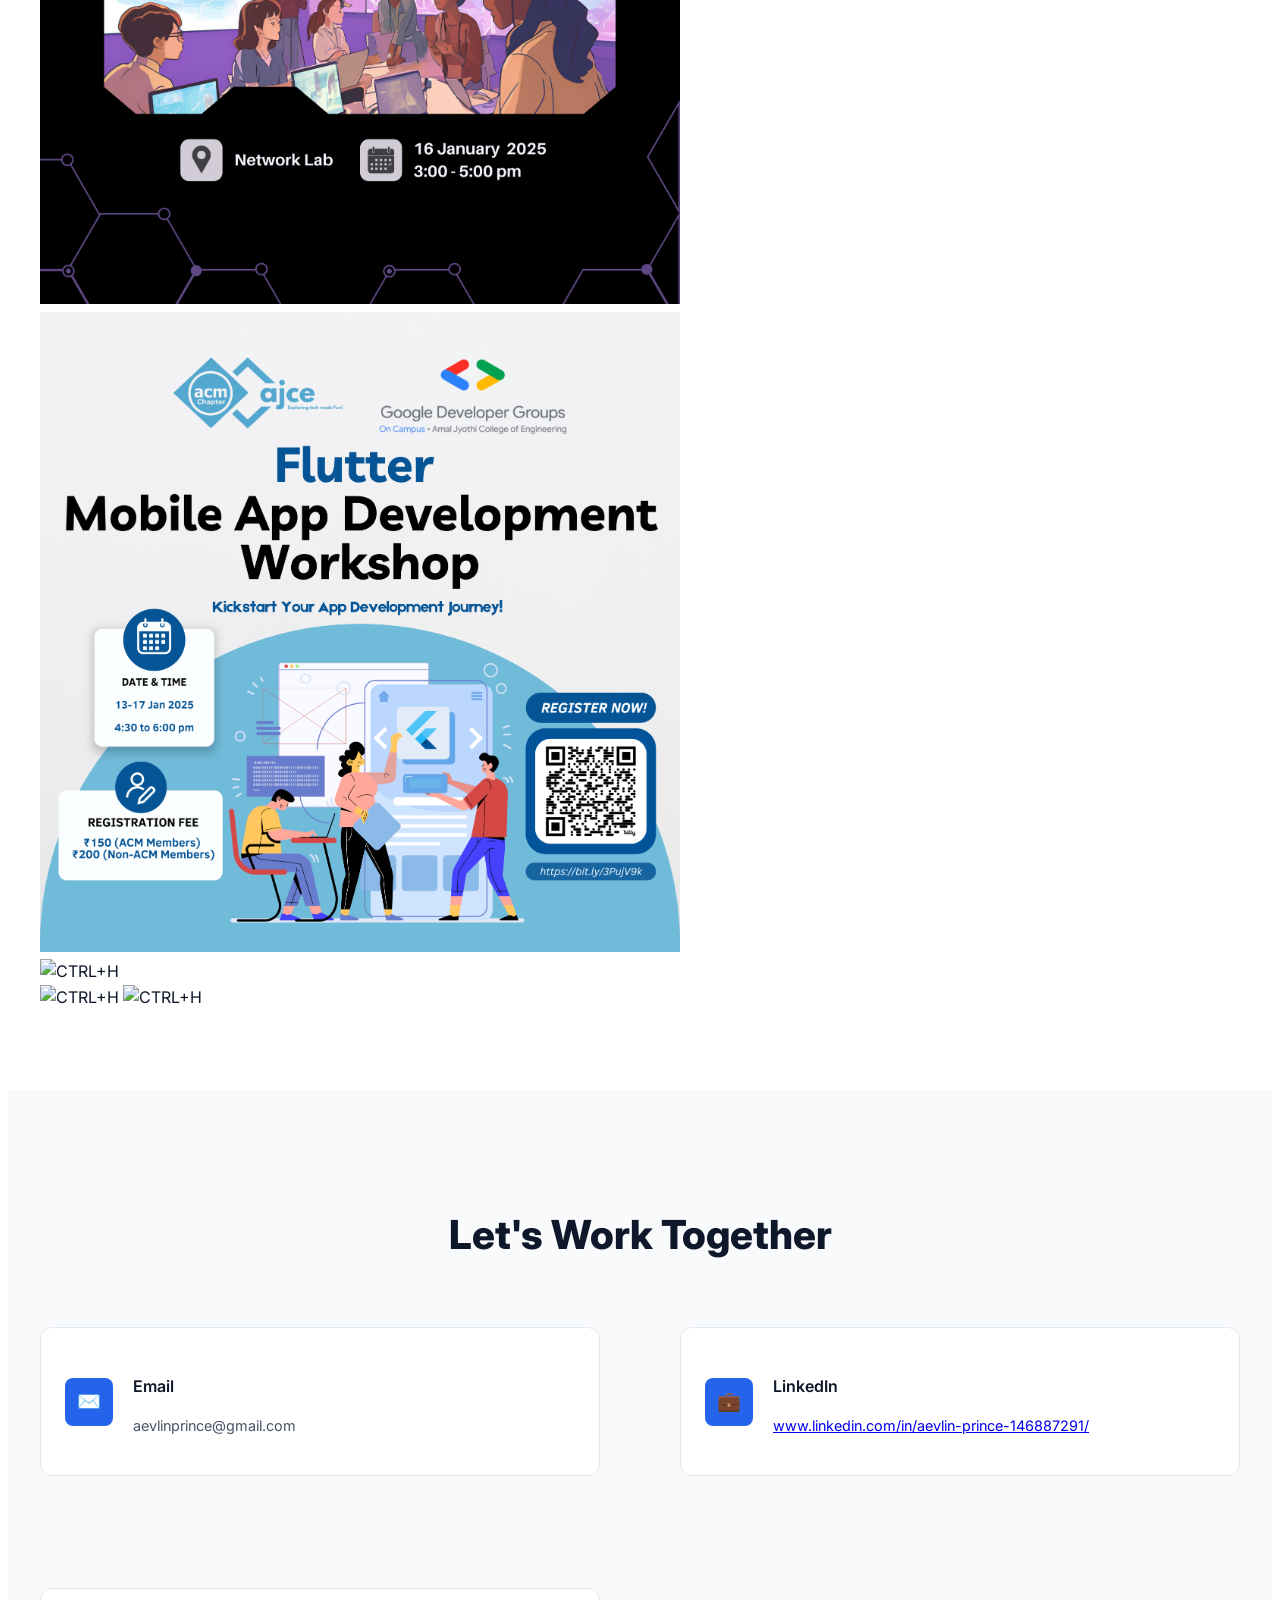
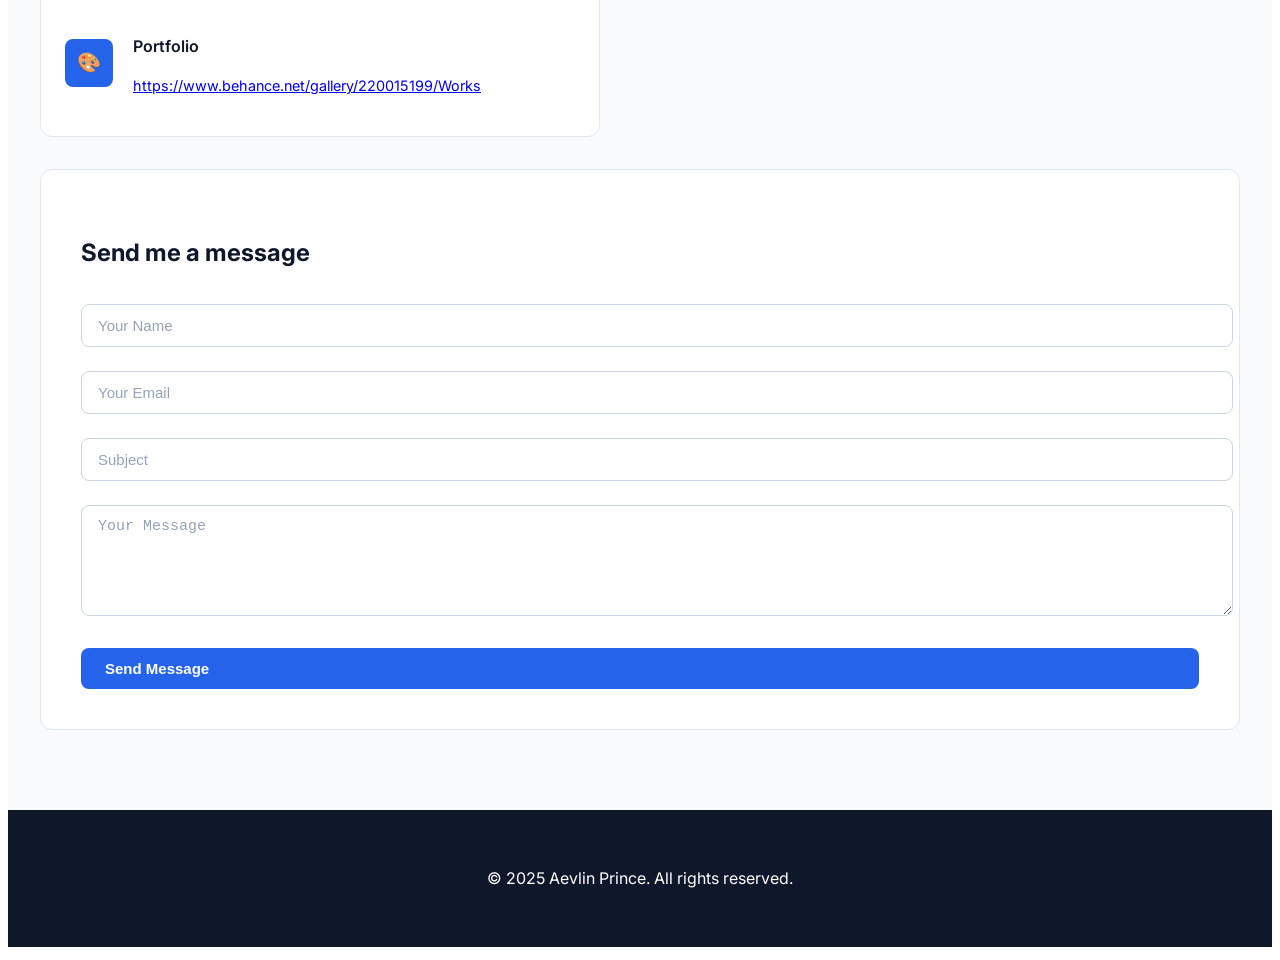
==== commit cc7e9813: "Update index.html" ====
--- a/index.html
+++ b/index.html
@@ -197,23 +197,23 @@
                 </div>
              <div class="work-card">
                       <div class="work-icon">
-                        <img src="Modern%20Abstract%20Call%20To%20Volunteers%20Action%20Instagram%20Post.png" height="700" width="500" alt="CallForExecom">
-                    </div>
-                </div>
-            <div class="work-card">
-                      <div class="work-icon">
-                        <img src="Modern%20Abstract%20Call%20To%20Volunteers%20Action%20Instagram%20Post.png" height="700" width="500" alt="CallForExecom">
-                    </div>
-                </div>
-             <div class="work-card">
-                      <div class="work-icon">
-                        <img src="CTRL+H%20Thanks%20Poster.png" height="700" width="500" alt="CTRL+H">
-                          <img src="Happy%20Engineers%20Day%20IEEE.png" height="640" width="640" alt="CTRL+H">
+                        <img src="Modern%20Abstract%20Call%20To%20Volunteers%20Action%20Instagram%20Post.png" height="640" width="640" alt="CallForExecom">
+                         <img src="Happy%20Engineers%20Day%20IEEE.png" height="640" width="640" alt="CTRL+H">
                            <img src="1.png" height="640" width="640" alt="Cr">
                             <img src="Flutter%20Workshop%20ACM.png" height="640" width="640" alt="FW">
                     </div>
                 </div>
-
+             <div class="work-card">
+                      <div class="work-icon">
+                        <img src="CTRL+H%20Thanks%20Poster.png" height="700" width="500" alt="CTRL+H">
+                    </div>
+                </div>
+        <div class="work-card">
+                      <div class="work-icon">
+                    <img src="my%20works/1%202.png" height="500" width="700" alt="CTRL+H">
+                        <img src="2.png" height="500" width="700" alt="CTRL+H"> 
+                    </div>
+                </div>
 
     </div>
 </section>
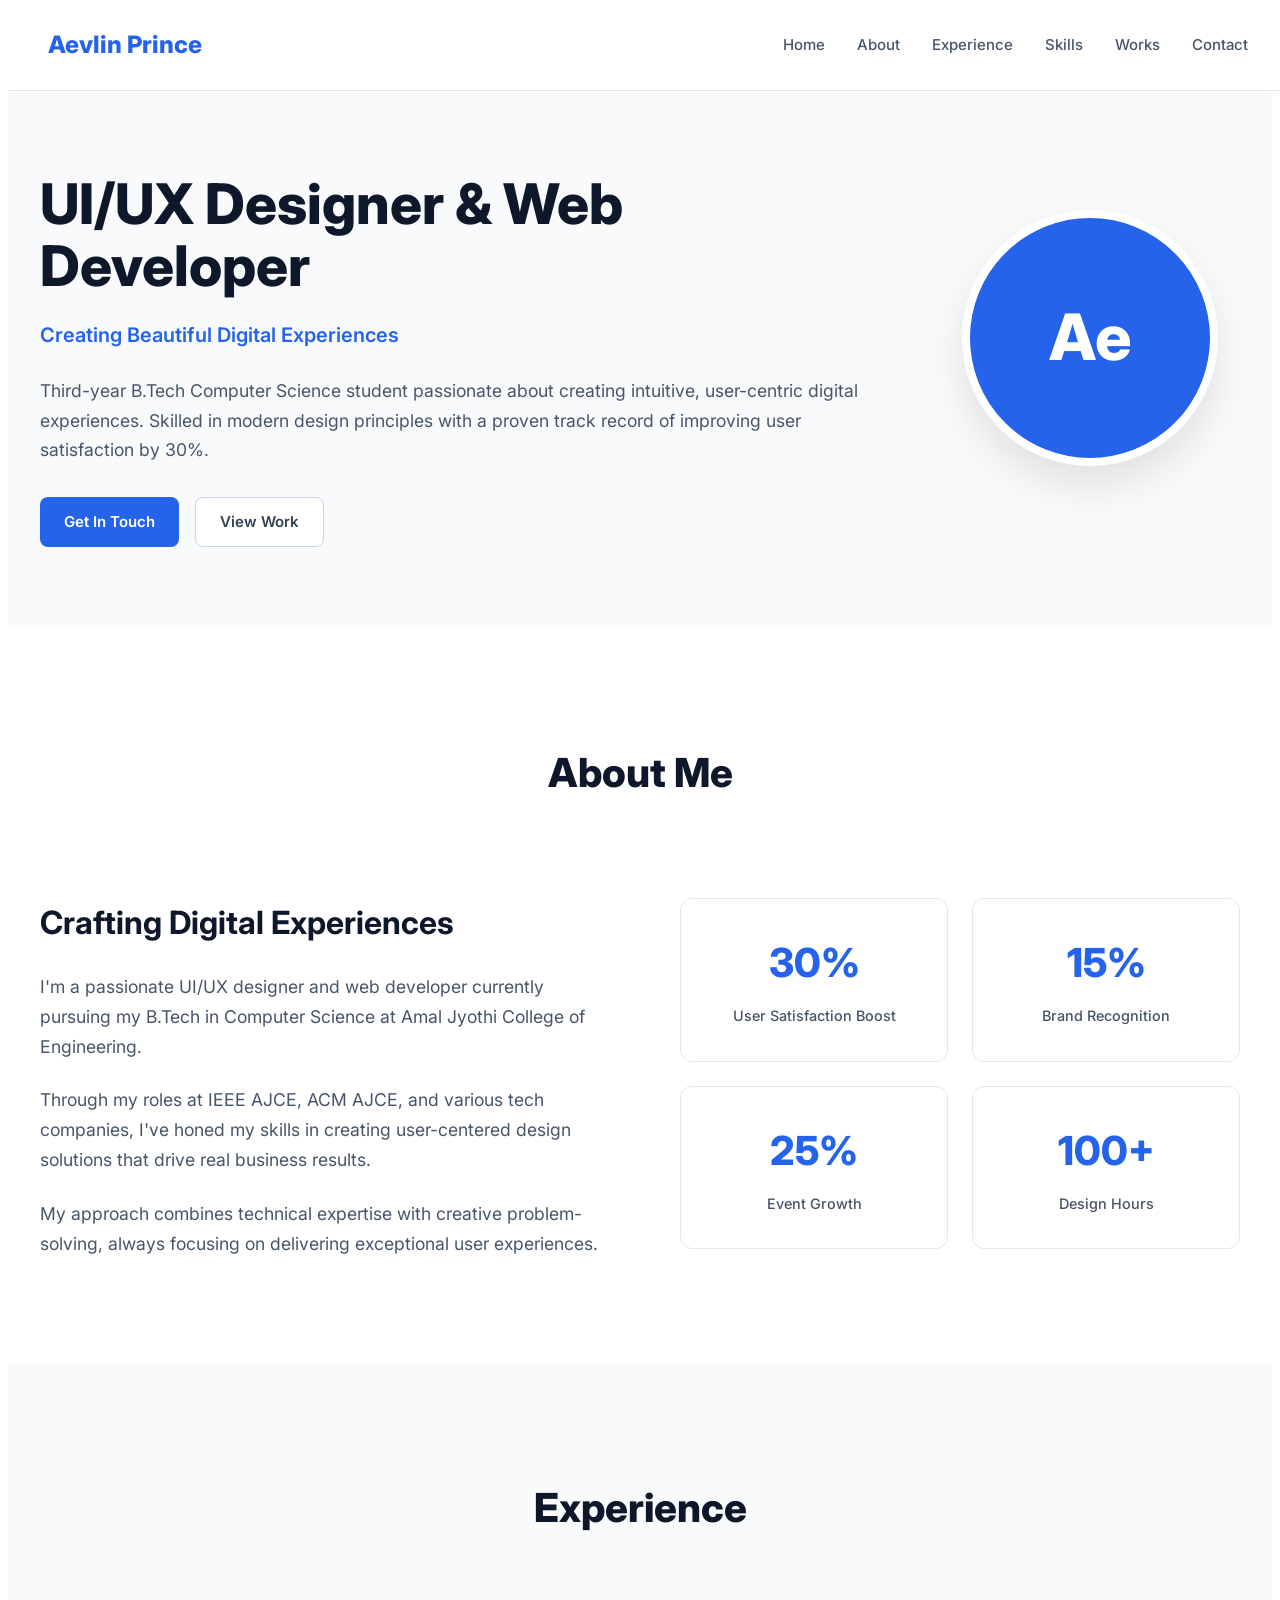
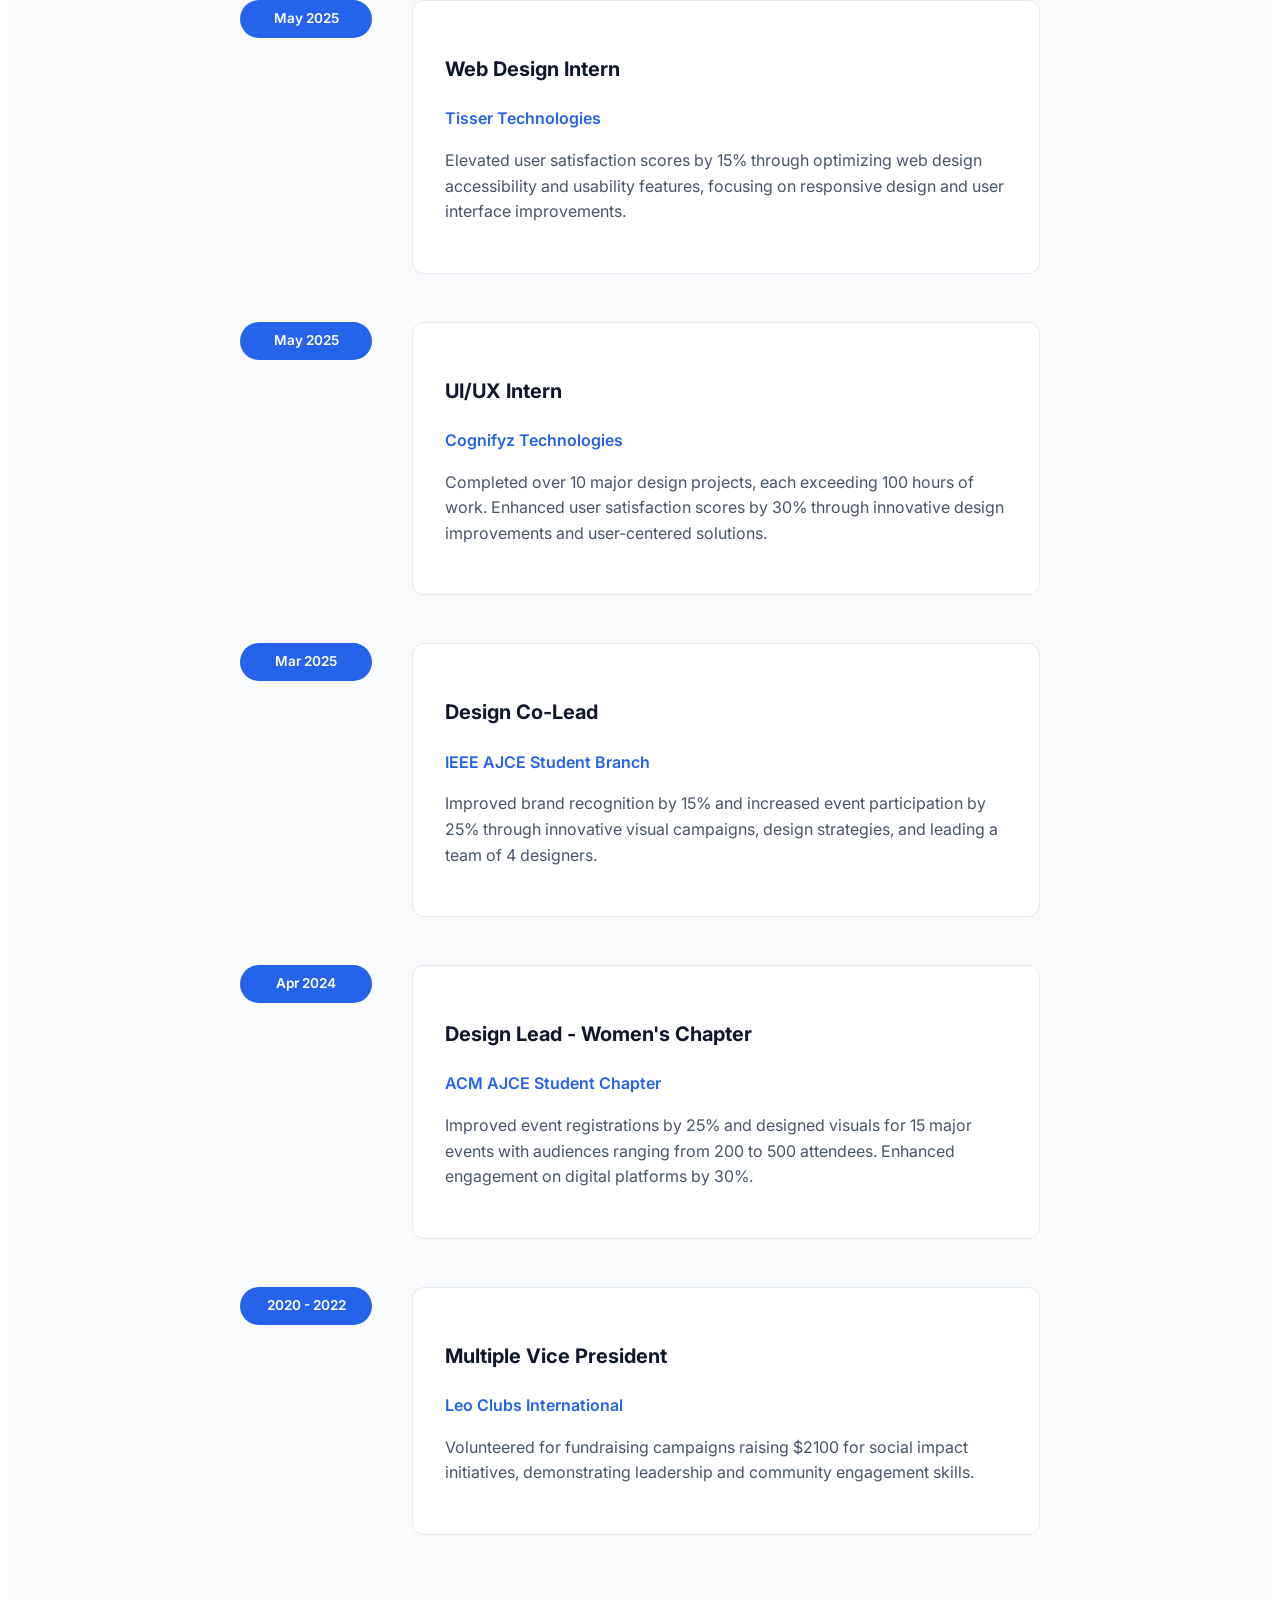
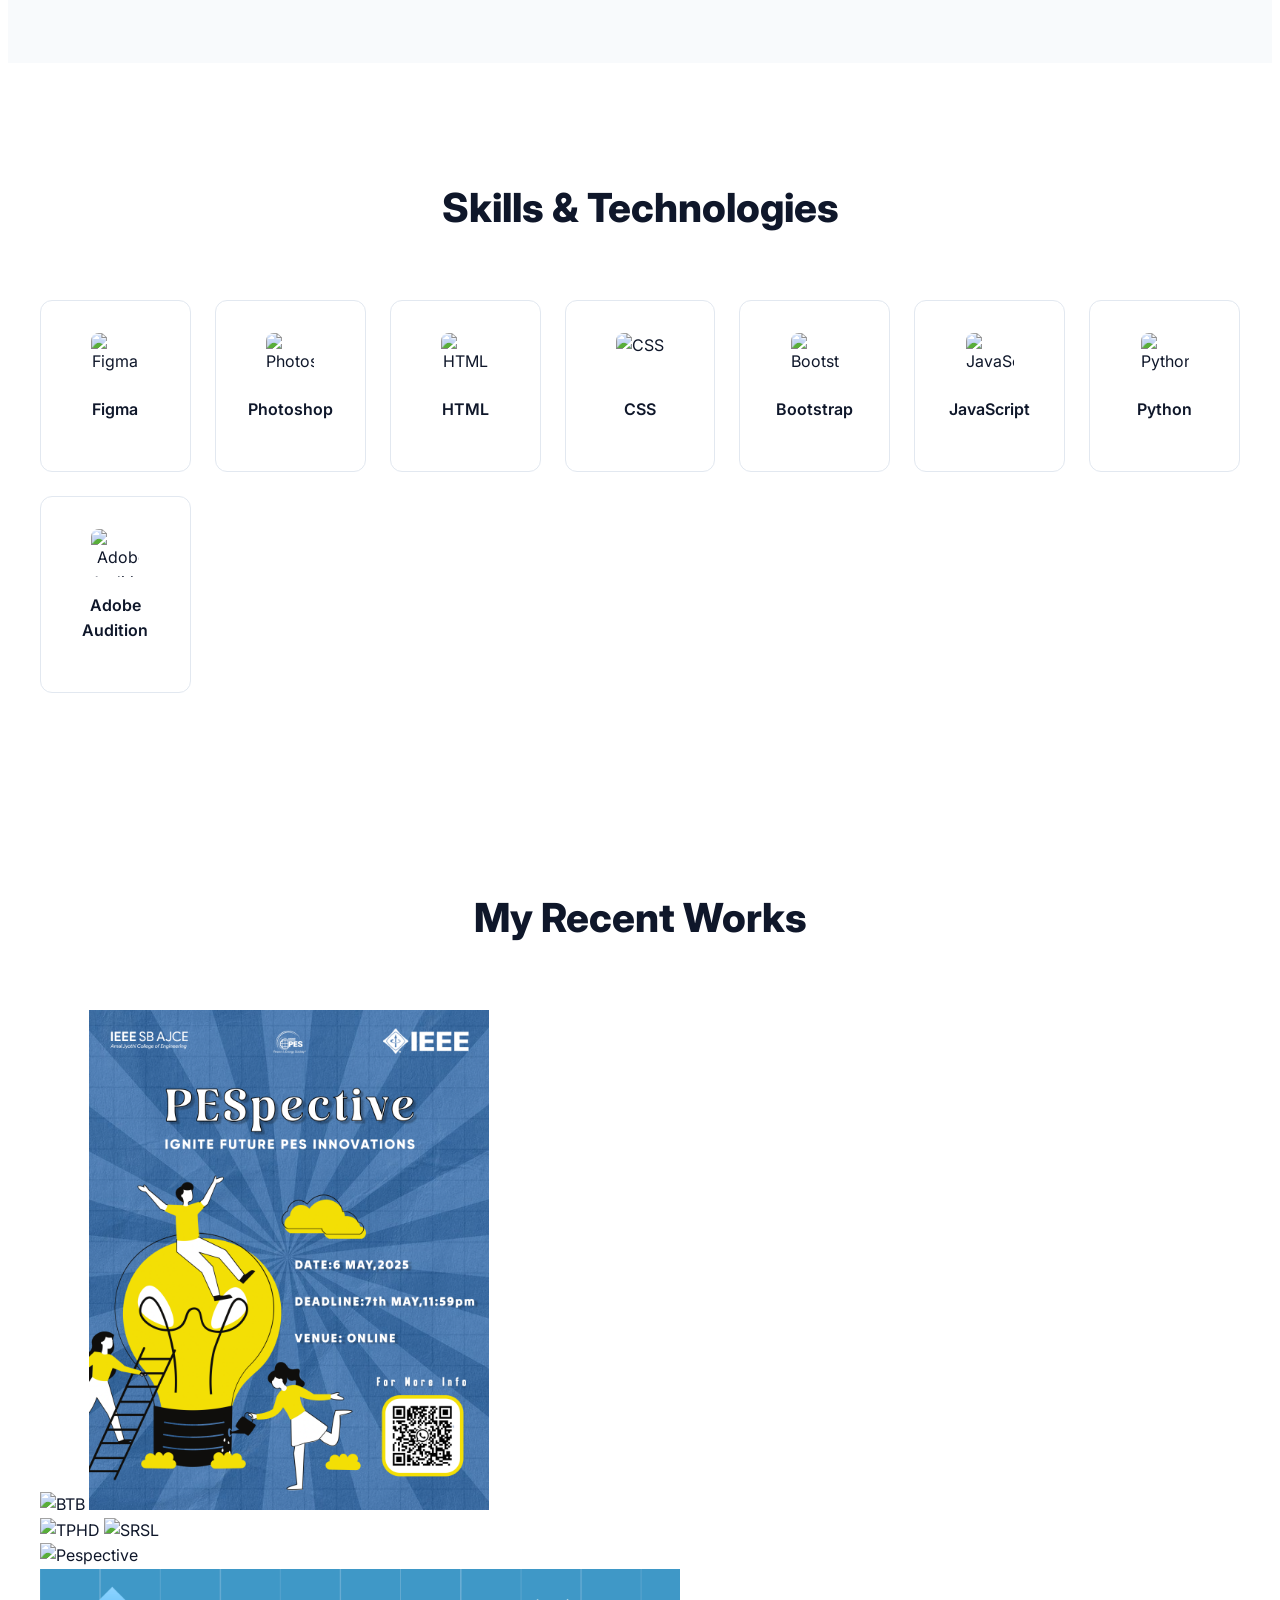
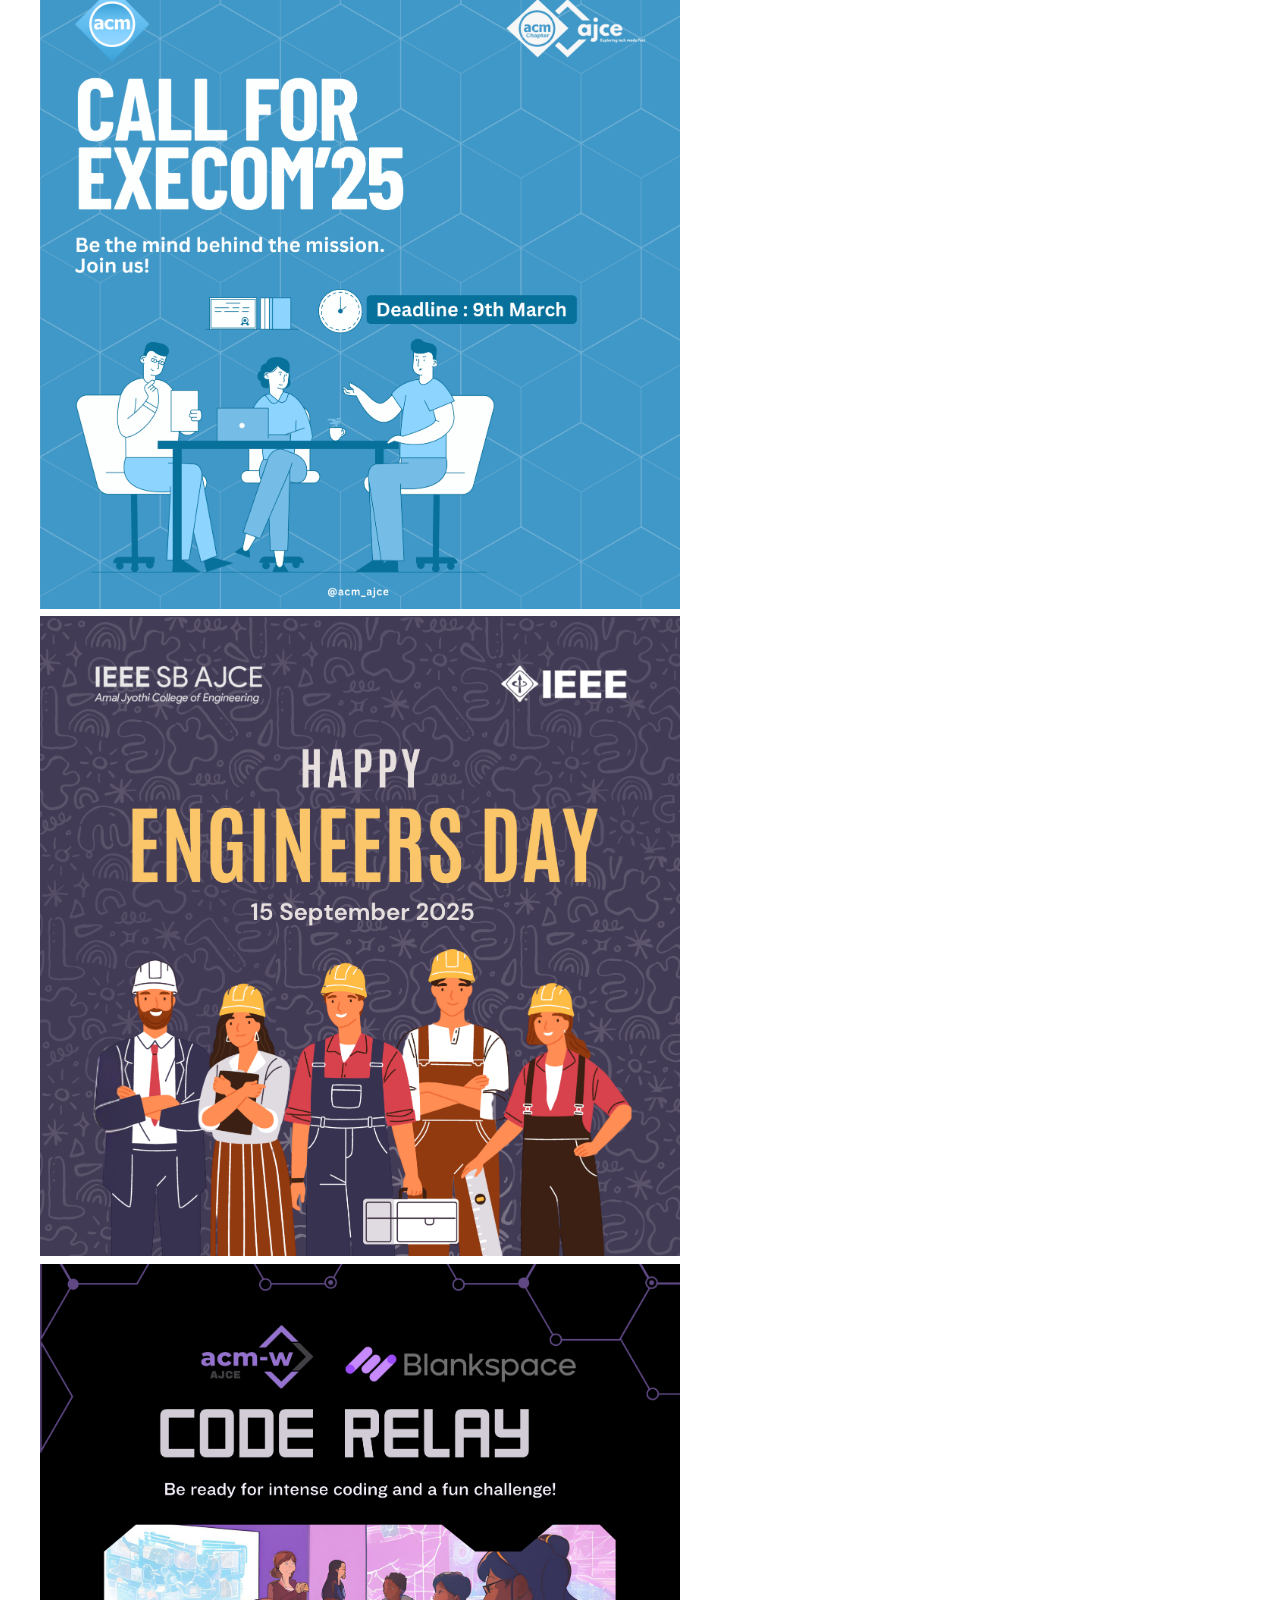
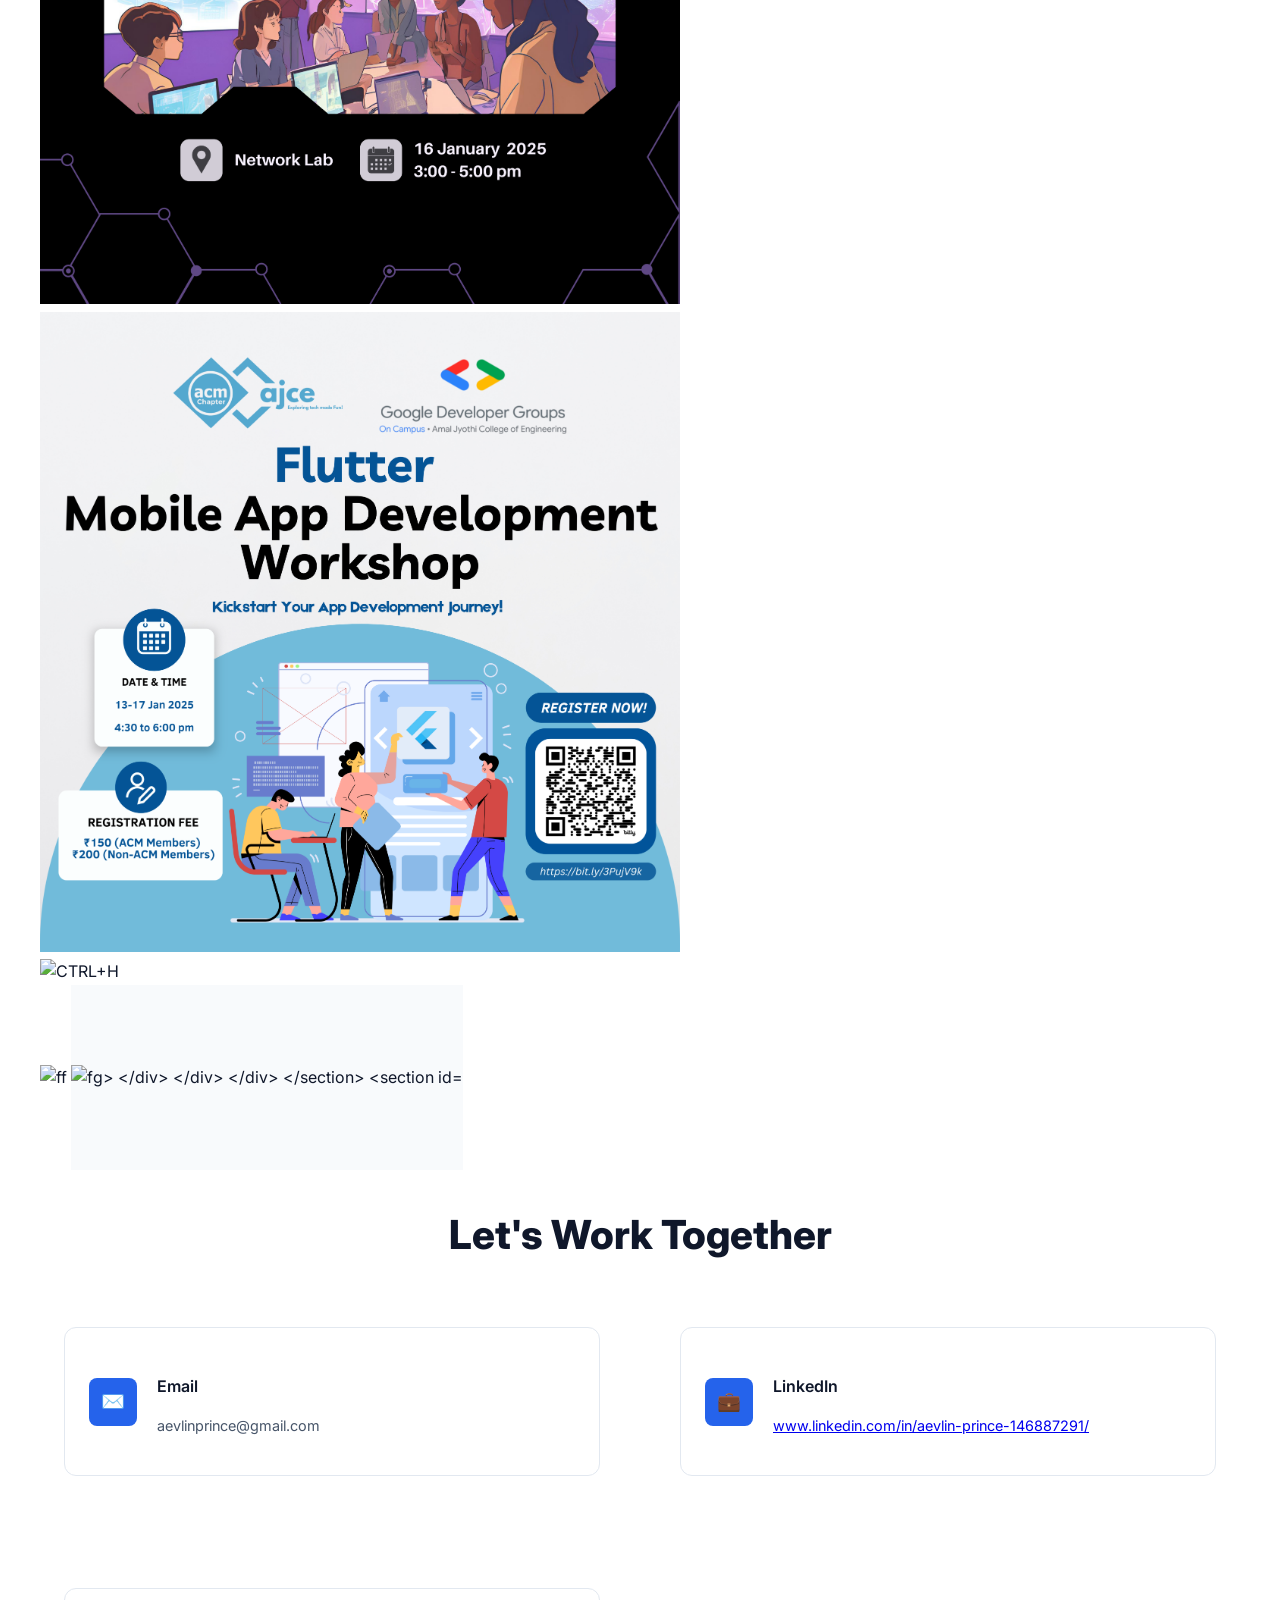
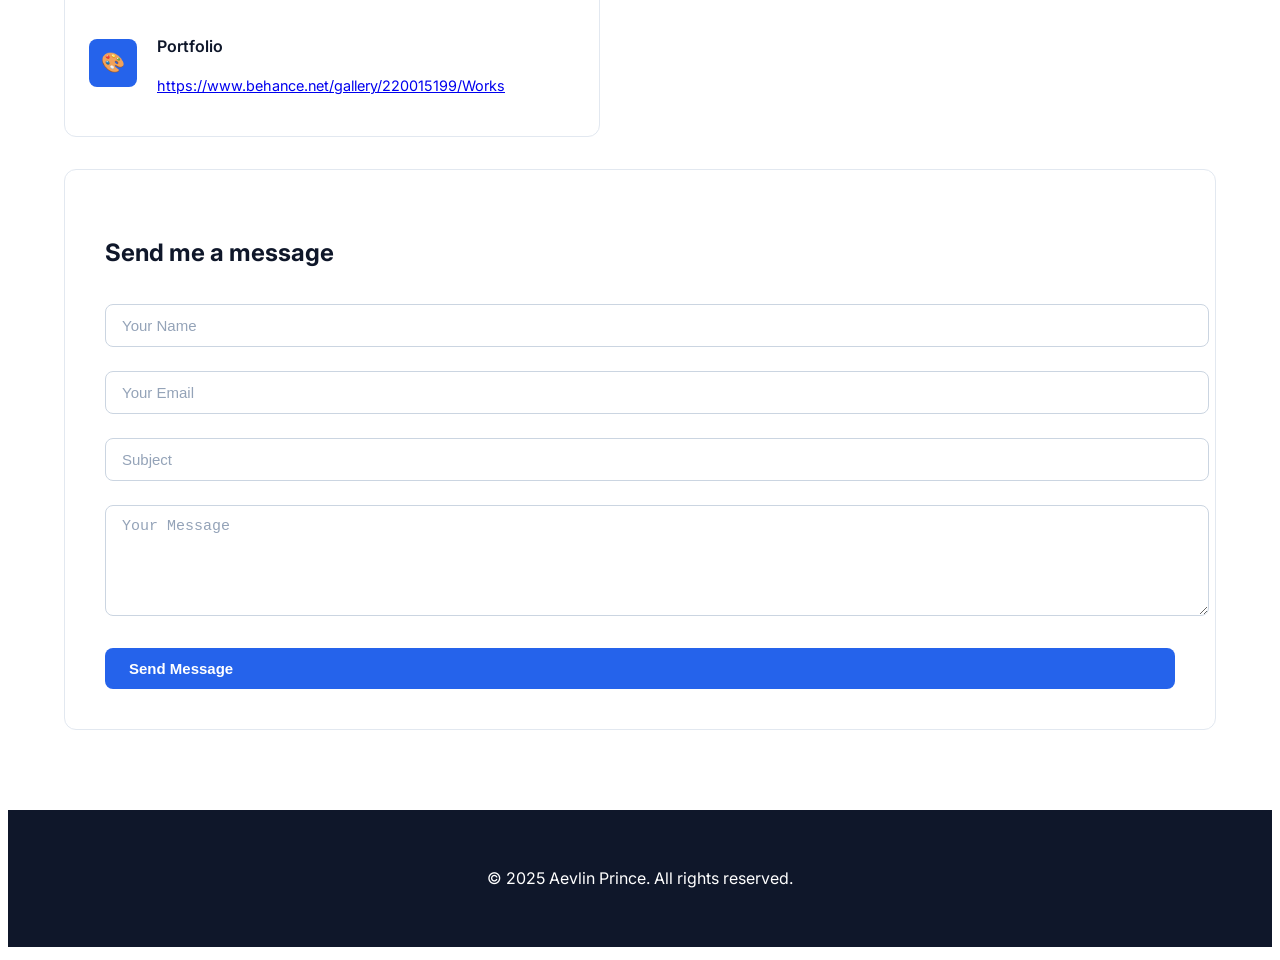
==== commit f2937f6f: "Update index.html" ====
--- a/index.html
+++ b/index.html
@@ -210,8 +210,8 @@
                 </div>
         <div class="work-card">
                       <div class="work-icon">
-                    <img src="my%20works/1%202.png" height="500" width="700" alt="CTRL+H">
-                        <img src="2.png" height="500" width="700" alt="CTRL+H"> 
+                    <img src="my%20works/1%202.png" height="500" width="700" alt="ff">
+                        <img src="2.png" height="500" width="700" alt="fg> 
                     </div>
                 </div>
 
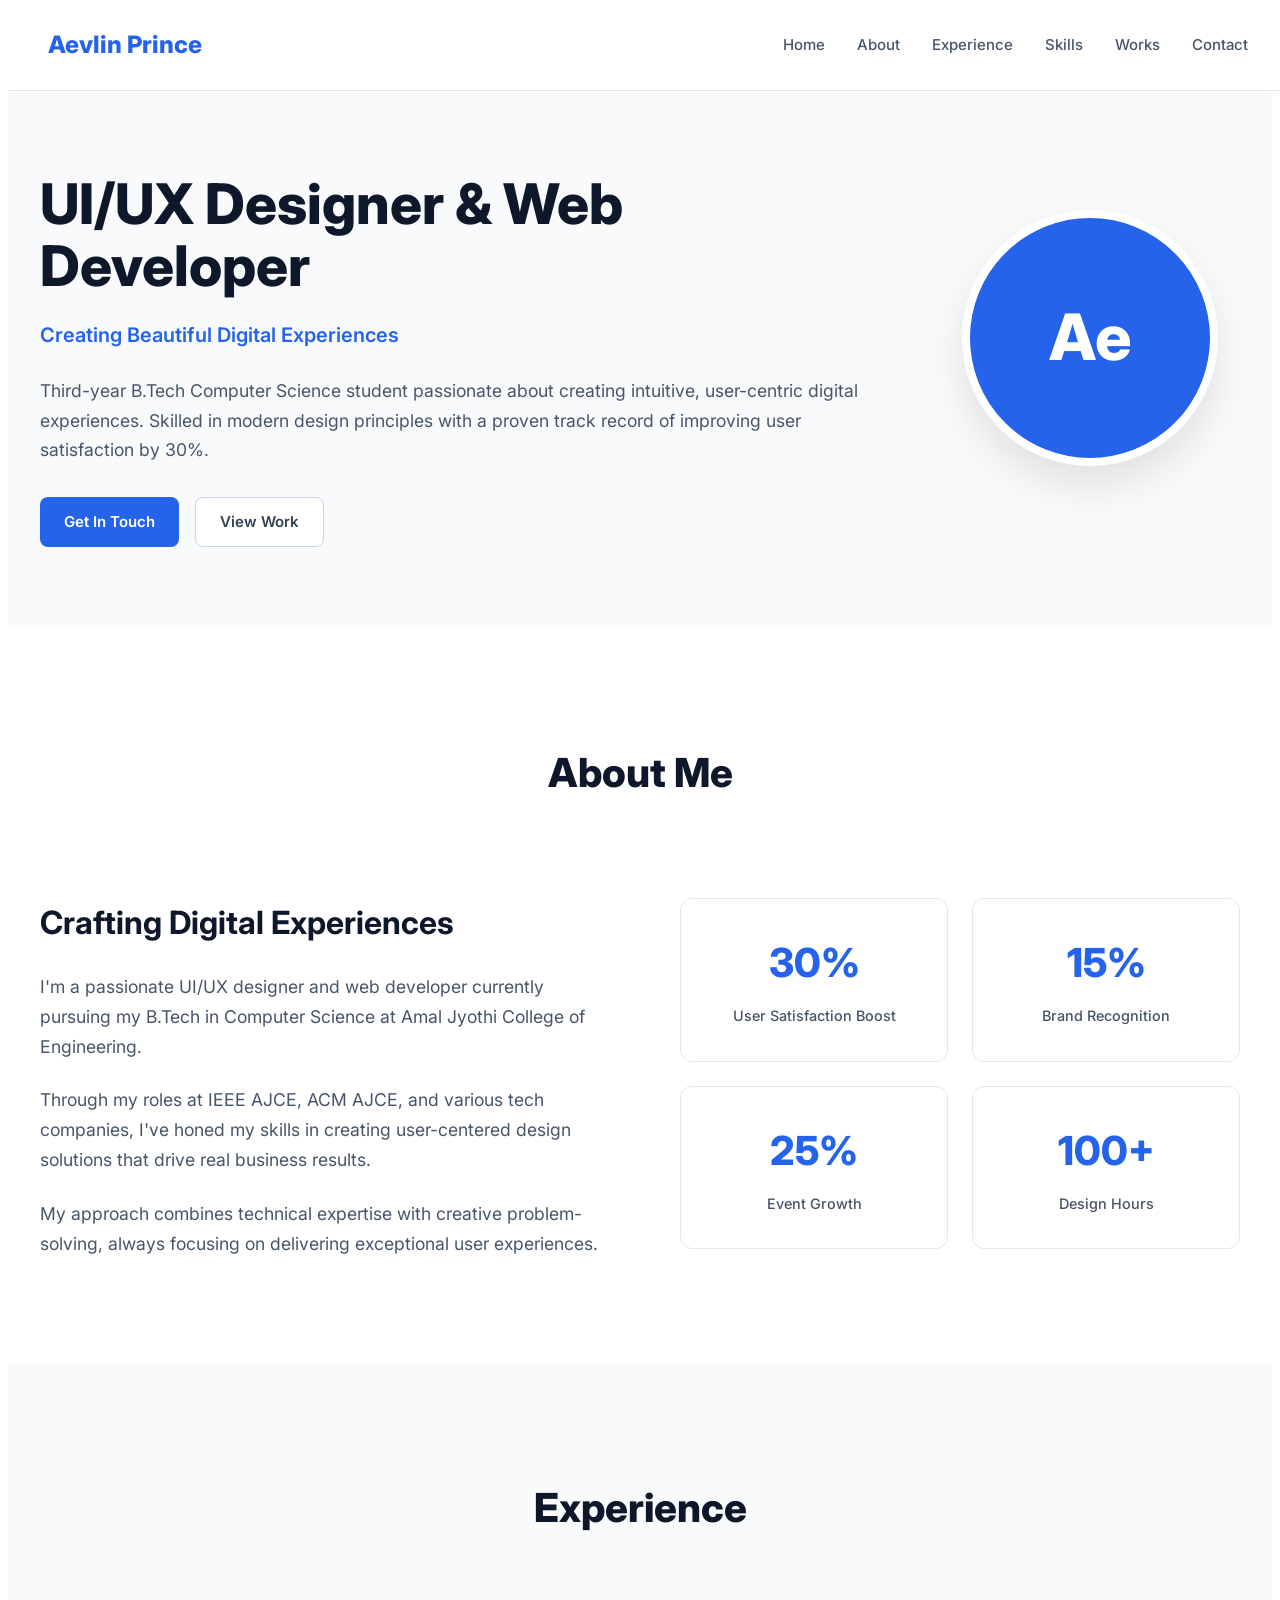
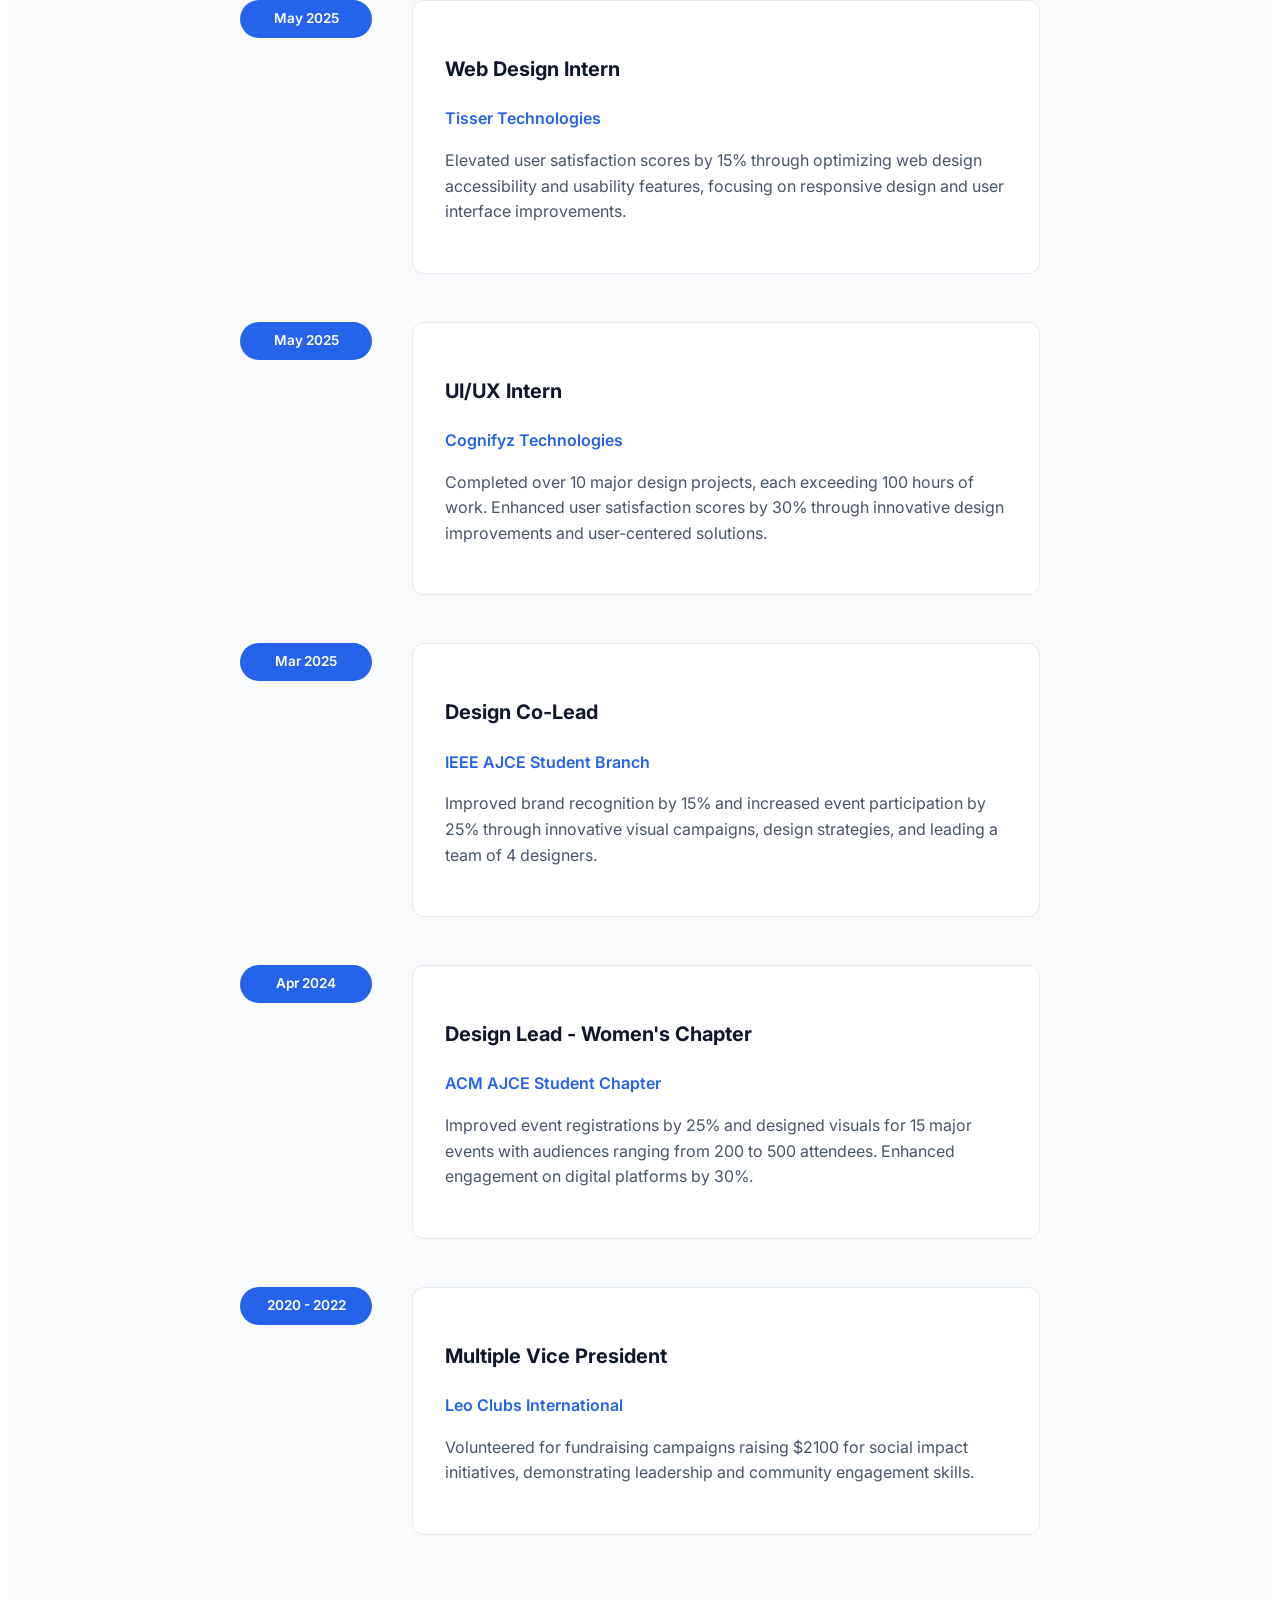
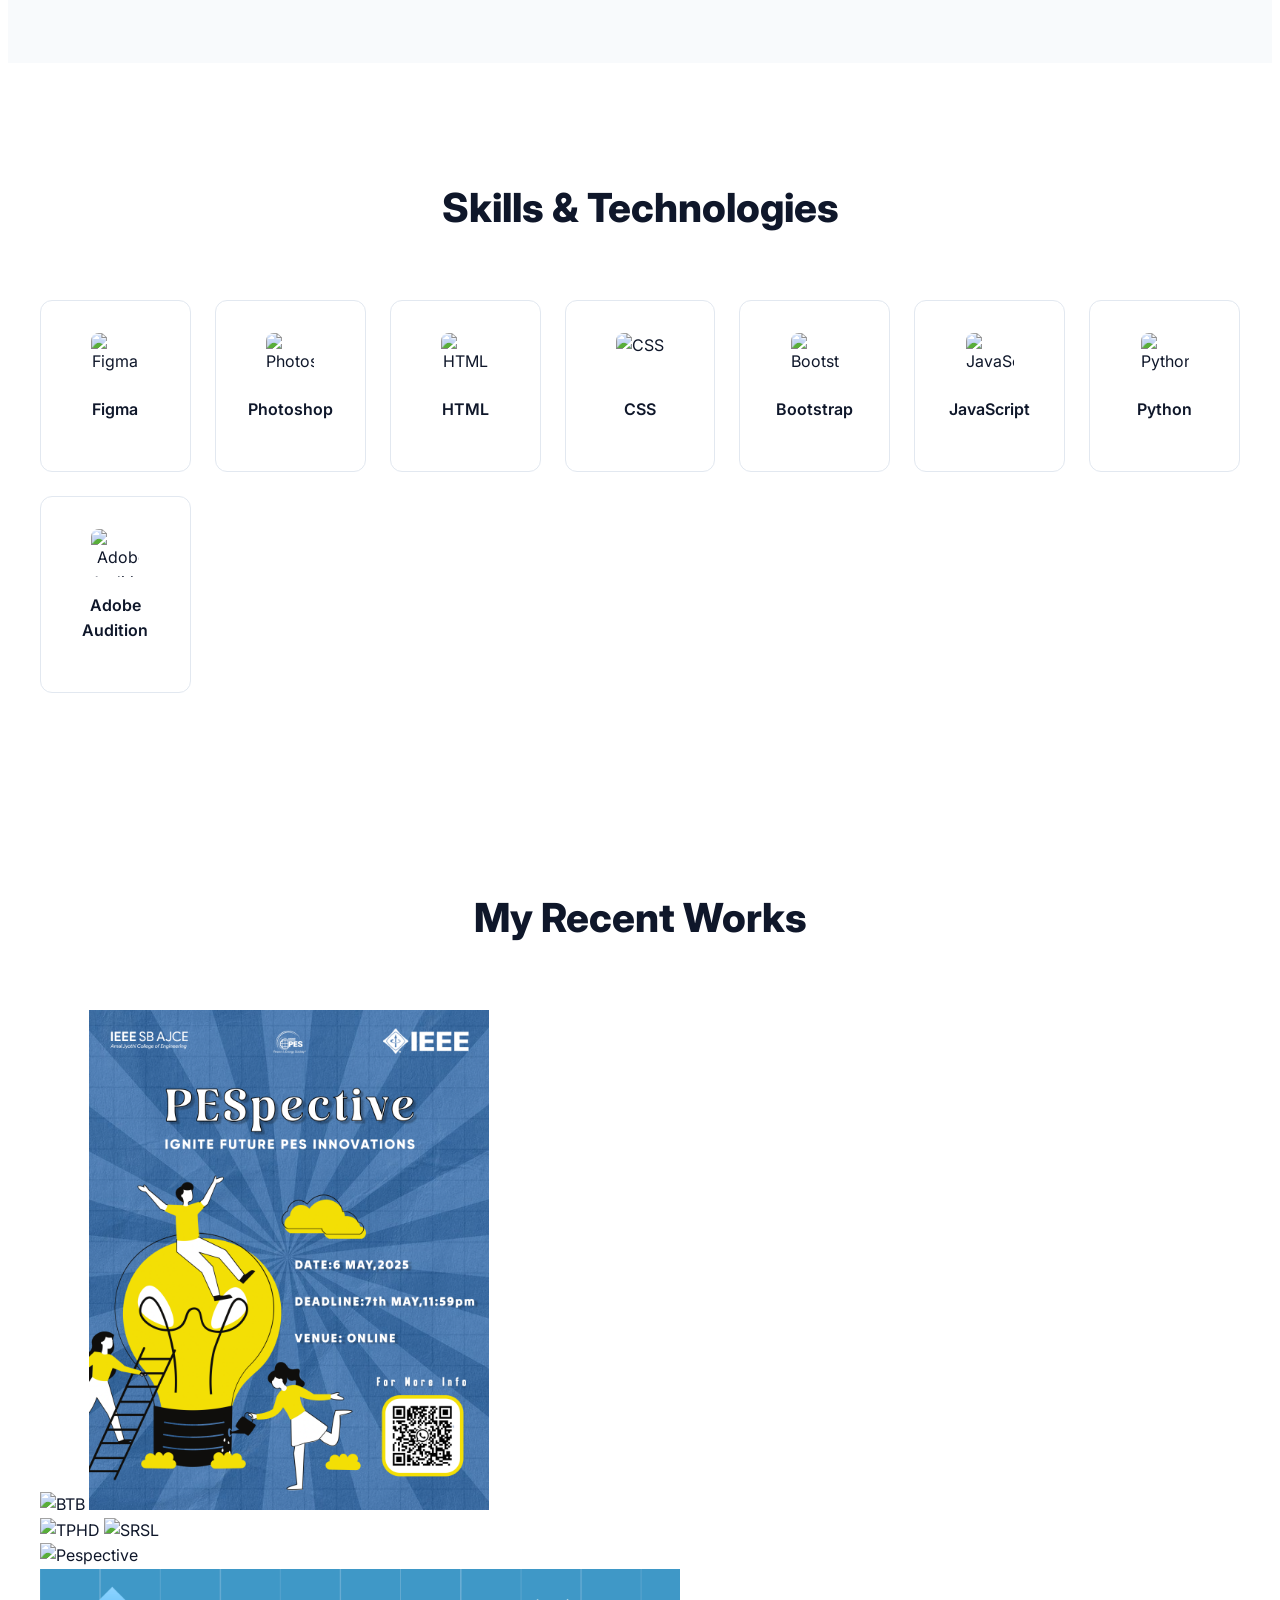
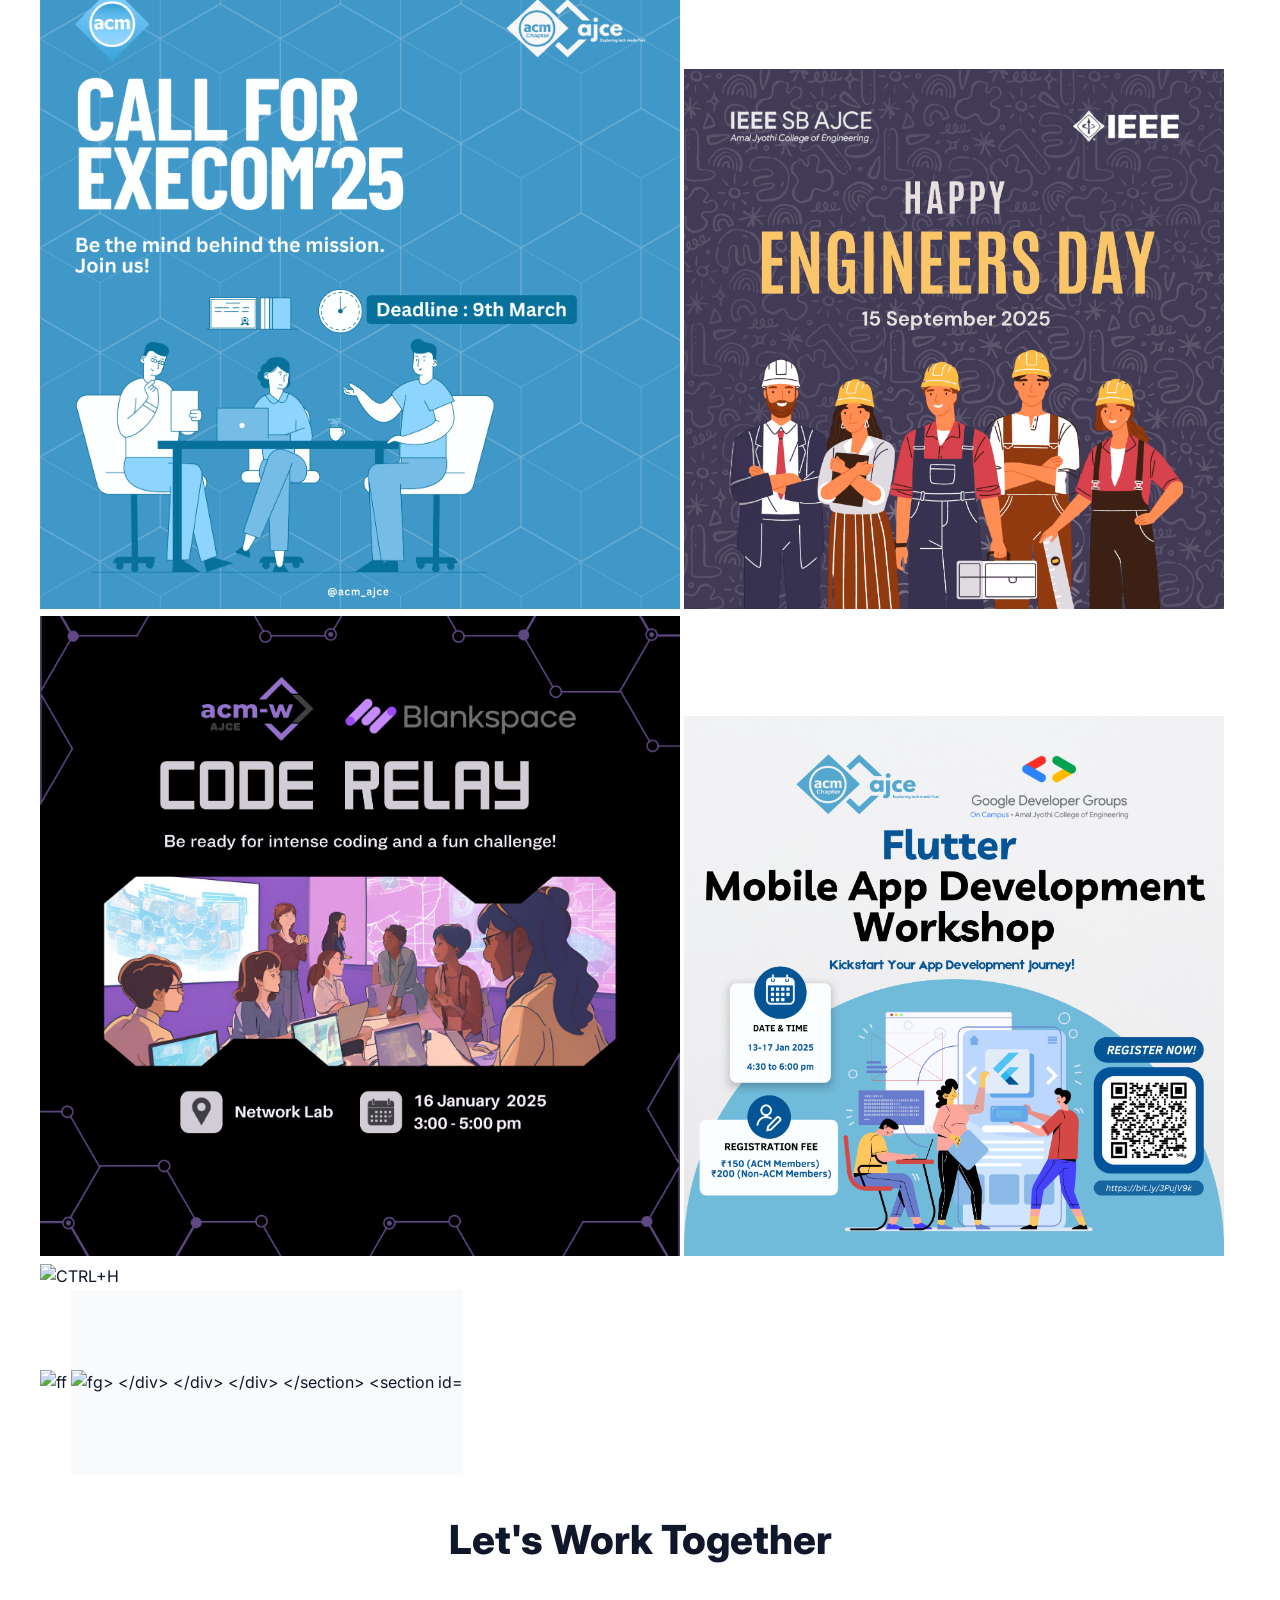
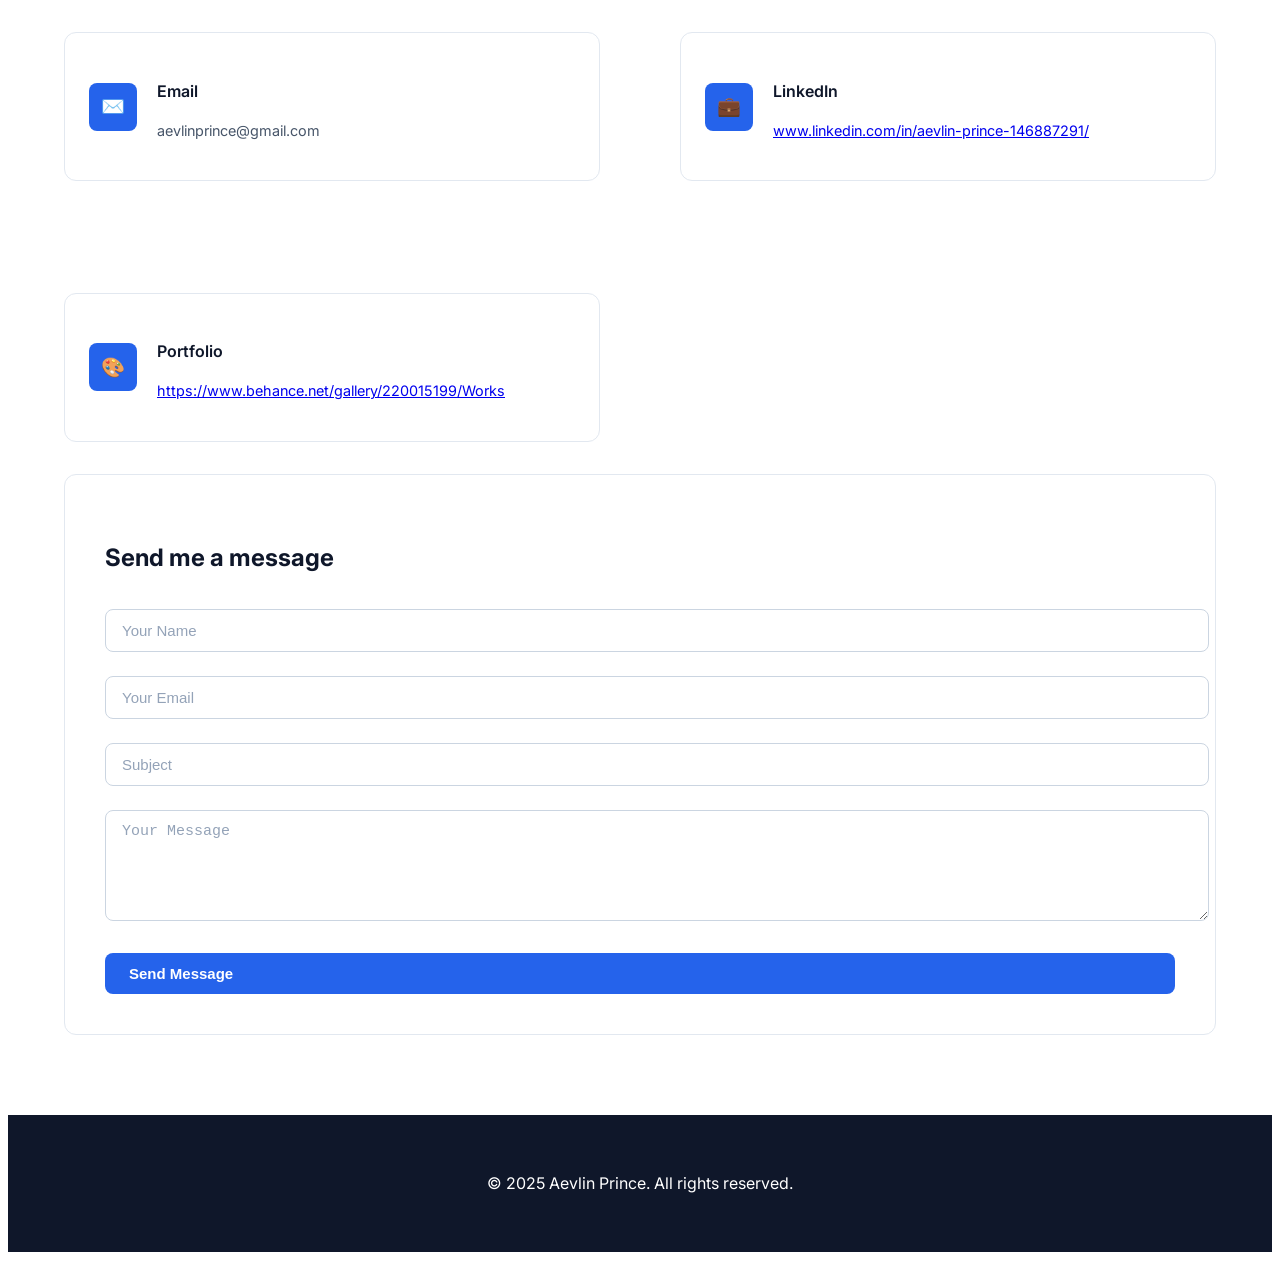
==== commit a9196d3f: "Update index.html" ====
--- a/index.html
+++ b/index.html
@@ -198,9 +198,9 @@
              <div class="work-card">
                       <div class="work-icon">
                         <img src="Modern%20Abstract%20Call%20To%20Volunteers%20Action%20Instagram%20Post.png" height="640" width="640" alt="CallForExecom">
-                         <img src="Happy%20Engineers%20Day%20IEEE.png" height="640" width="640" alt="CTRL+H">
+                         <img src="Happy%20Engineers%20Day%20IEEE.png" height="540" width="540" alt="eng">
                            <img src="1.png" height="640" width="640" alt="Cr">
-                            <img src="Flutter%20Workshop%20ACM.png" height="640" width="640" alt="FW">
+                            <img src="Flutter%20Workshop%20ACM.png" height="540" width="540" alt="FW">
                     </div>
                 </div>
              <div class="work-card">
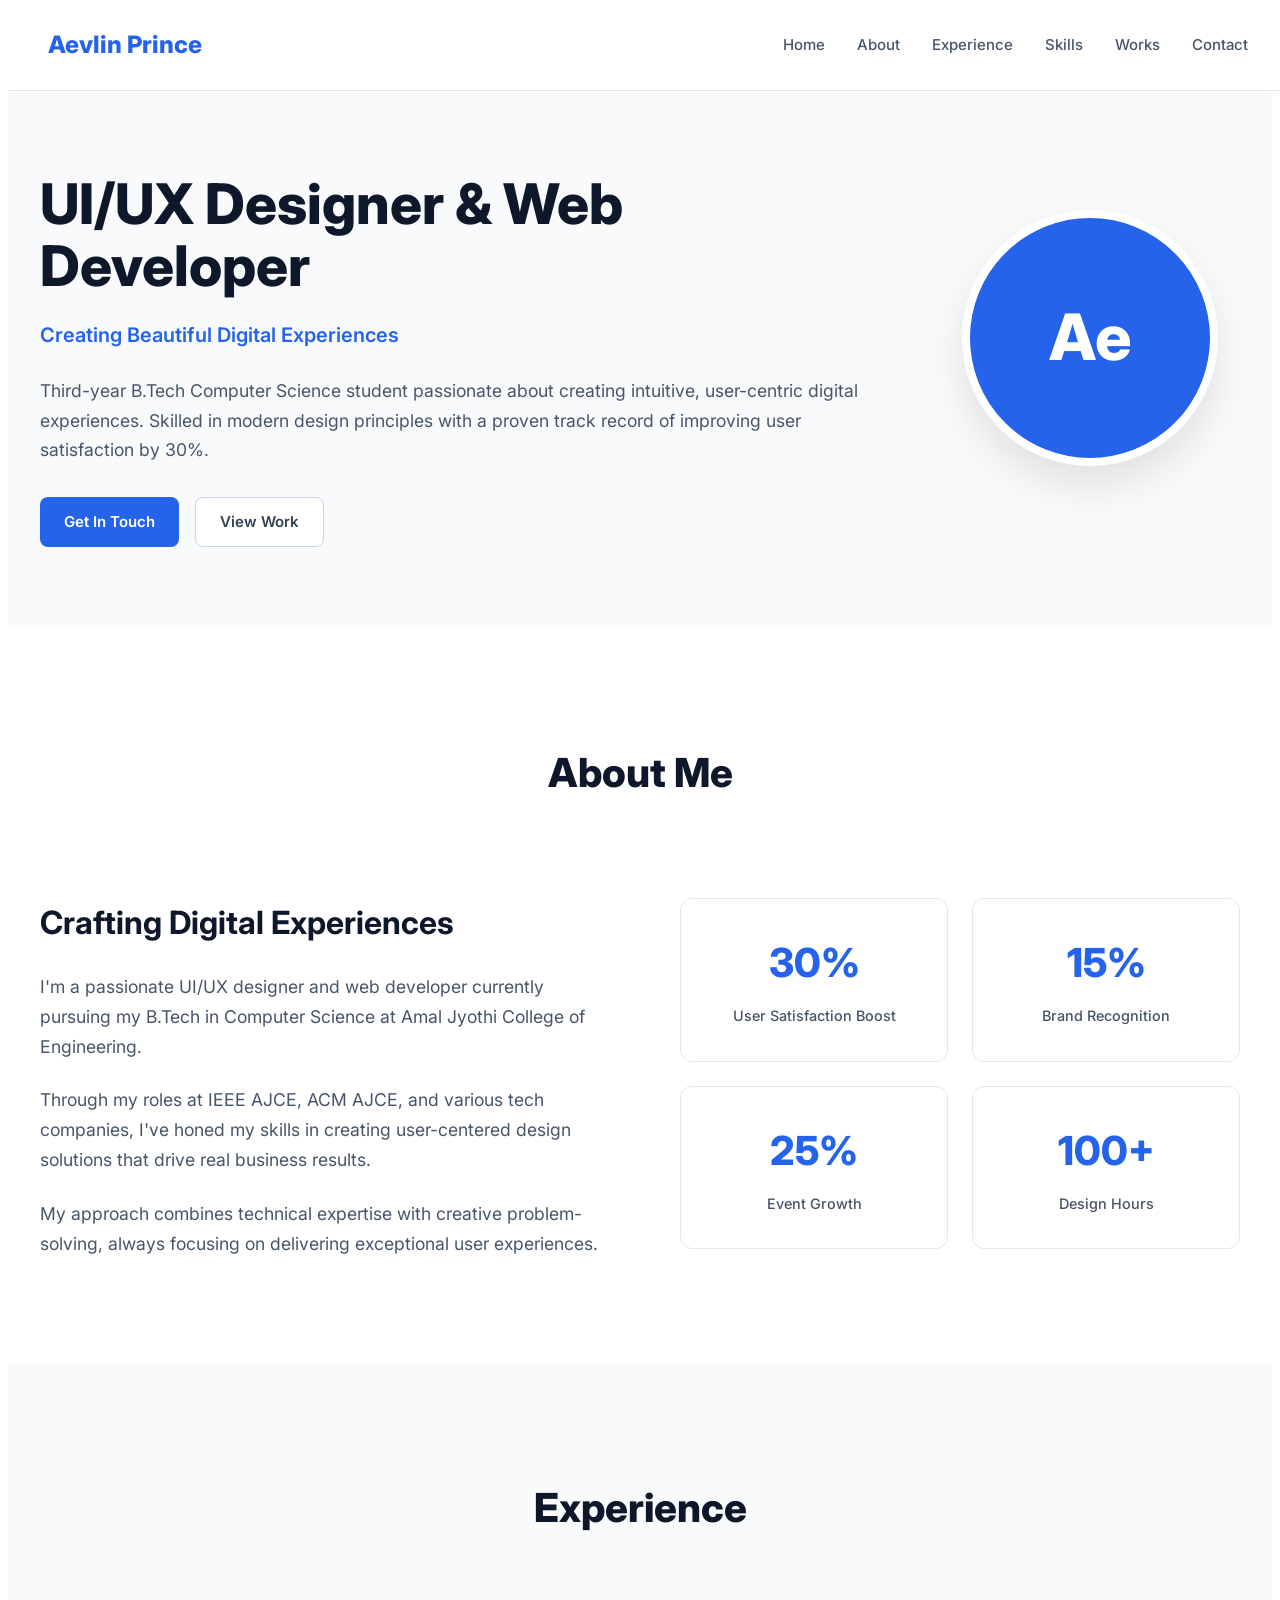
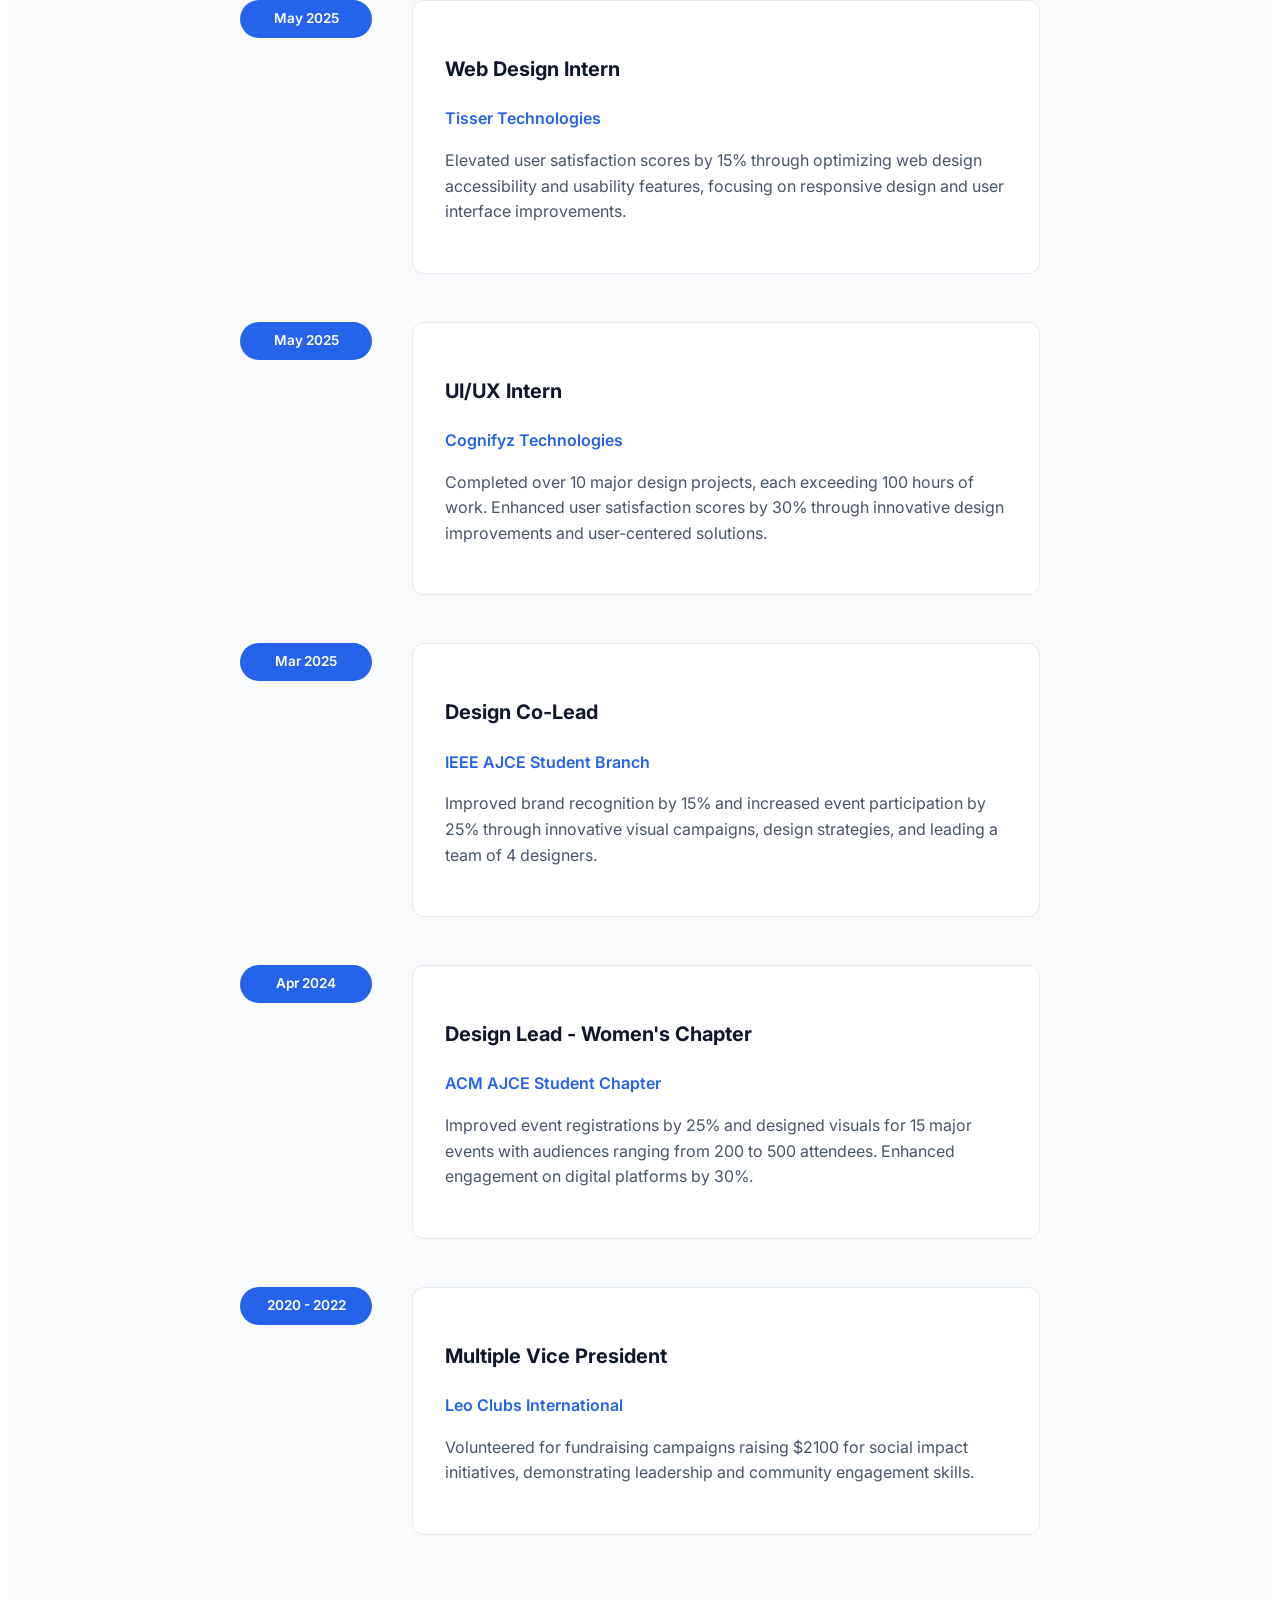
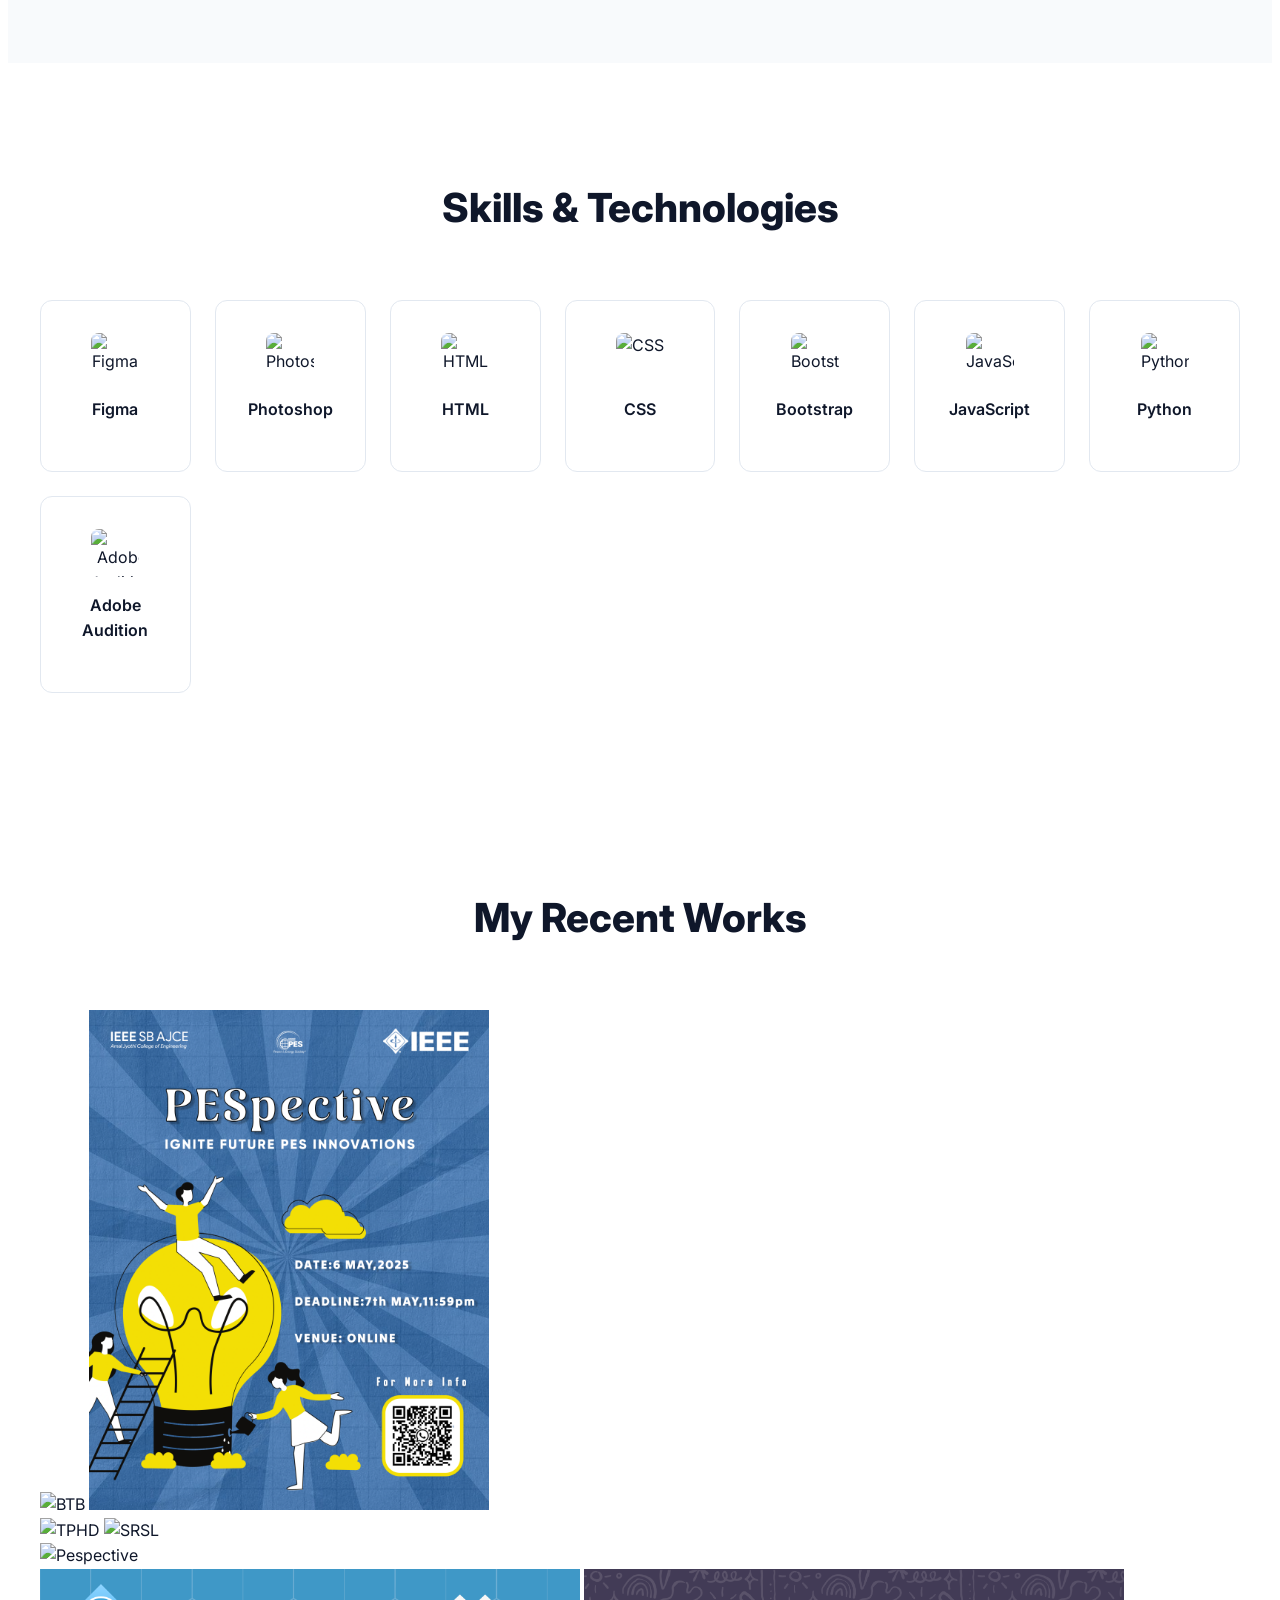
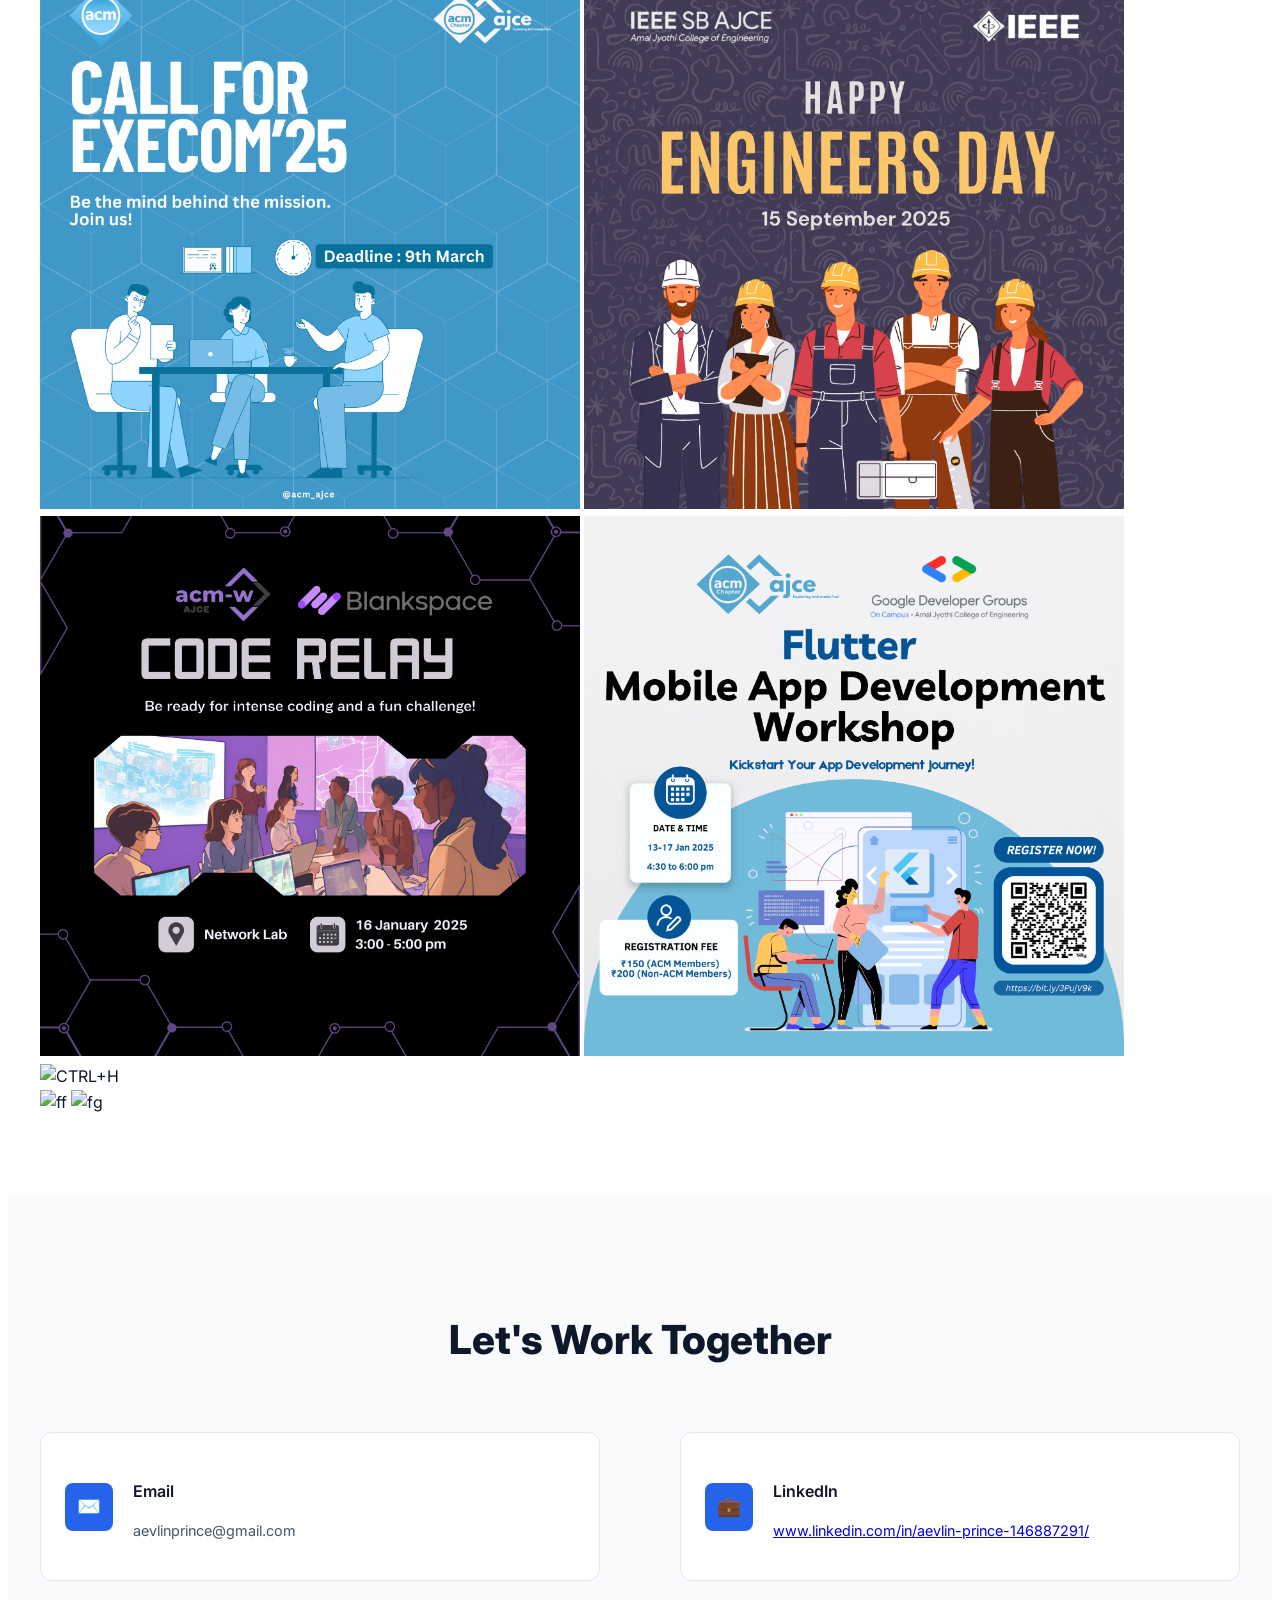
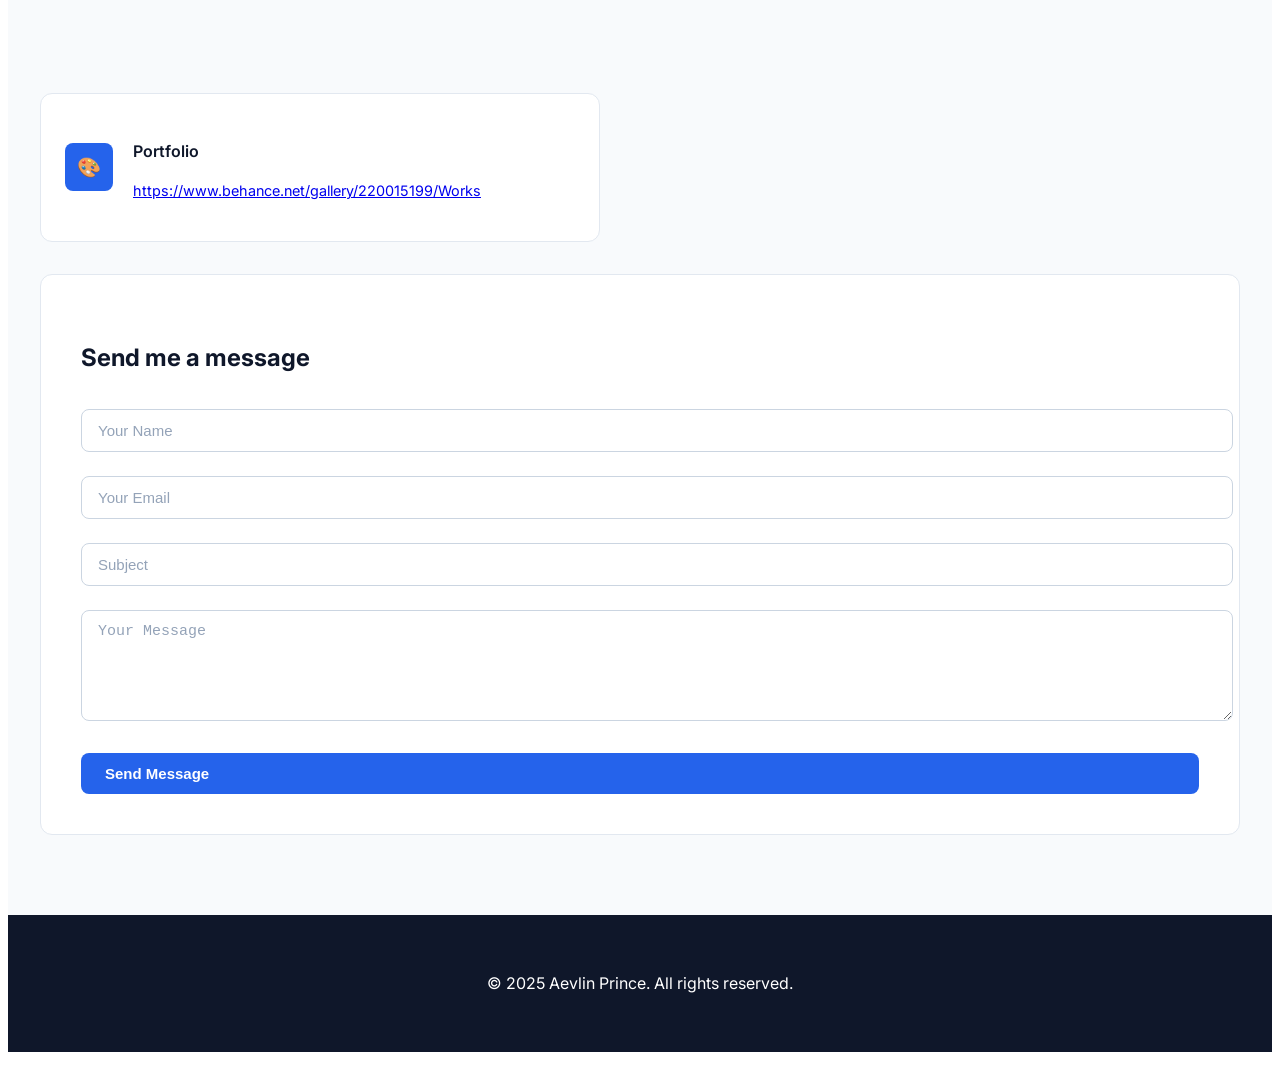
==== commit c695a322: "Update index.html" ====
--- a/index.html
+++ b/index.html
@@ -197,9 +197,9 @@
                 </div>
              <div class="work-card">
                       <div class="work-icon">
-                        <img src="Modern%20Abstract%20Call%20To%20Volunteers%20Action%20Instagram%20Post.png" height="640" width="640" alt="CallForExecom">
+                        <img src="Modern%20Abstract%20Call%20To%20Volunteers%20Action%20Instagram%20Post.png" height="540" width="540" alt="CallForExecom">
                          <img src="Happy%20Engineers%20Day%20IEEE.png" height="540" width="540" alt="eng">
-                           <img src="1.png" height="640" width="640" alt="Cr">
+                           <img src="1.png" height="540" width="540" alt="Cr">
                             <img src="Flutter%20Workshop%20ACM.png" height="540" width="540" alt="FW">
                     </div>
                 </div>
@@ -211,7 +211,7 @@
         <div class="work-card">
                       <div class="work-icon">
                     <img src="my%20works/1%202.png" height="500" width="700" alt="ff">
-                        <img src="2.png" height="500" width="700" alt="fg> 
+                        <img src="2.png" height="500" width="700" alt="fg"> 
                     </div>
                 </div>
 
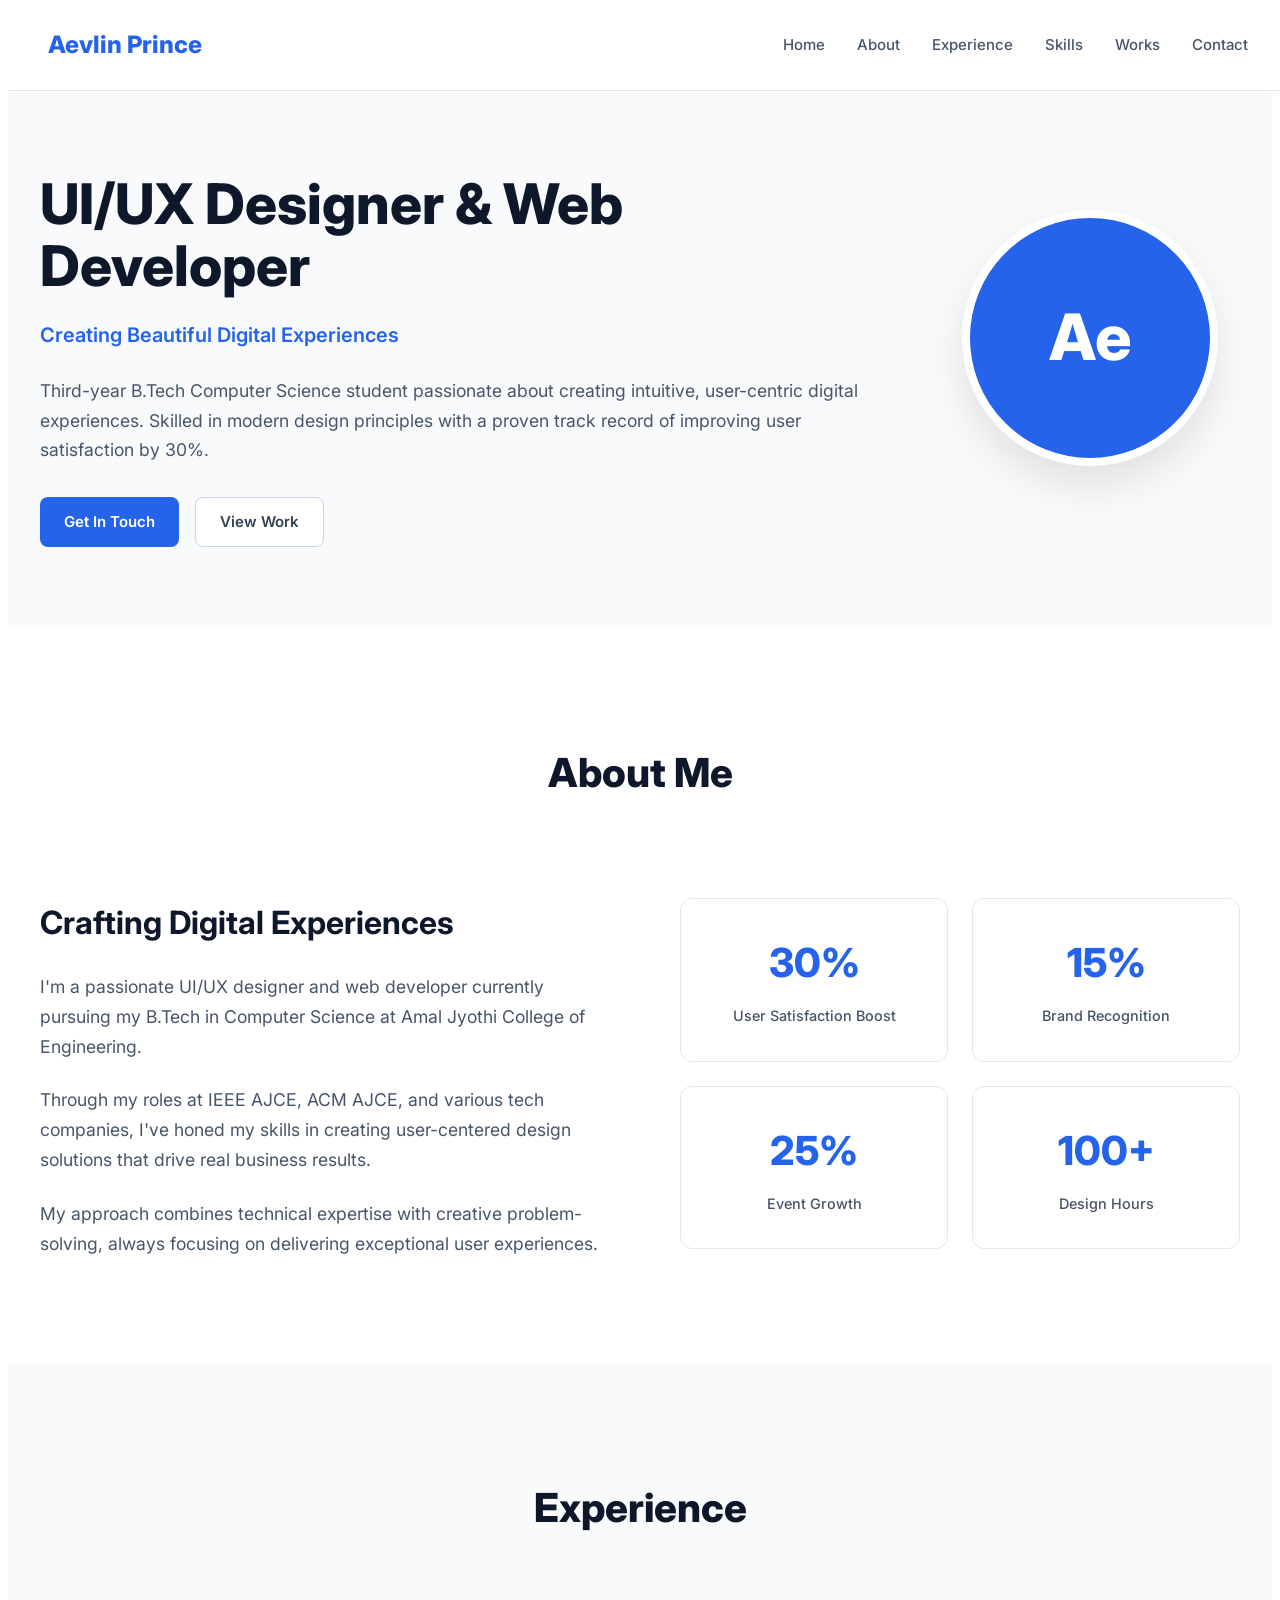
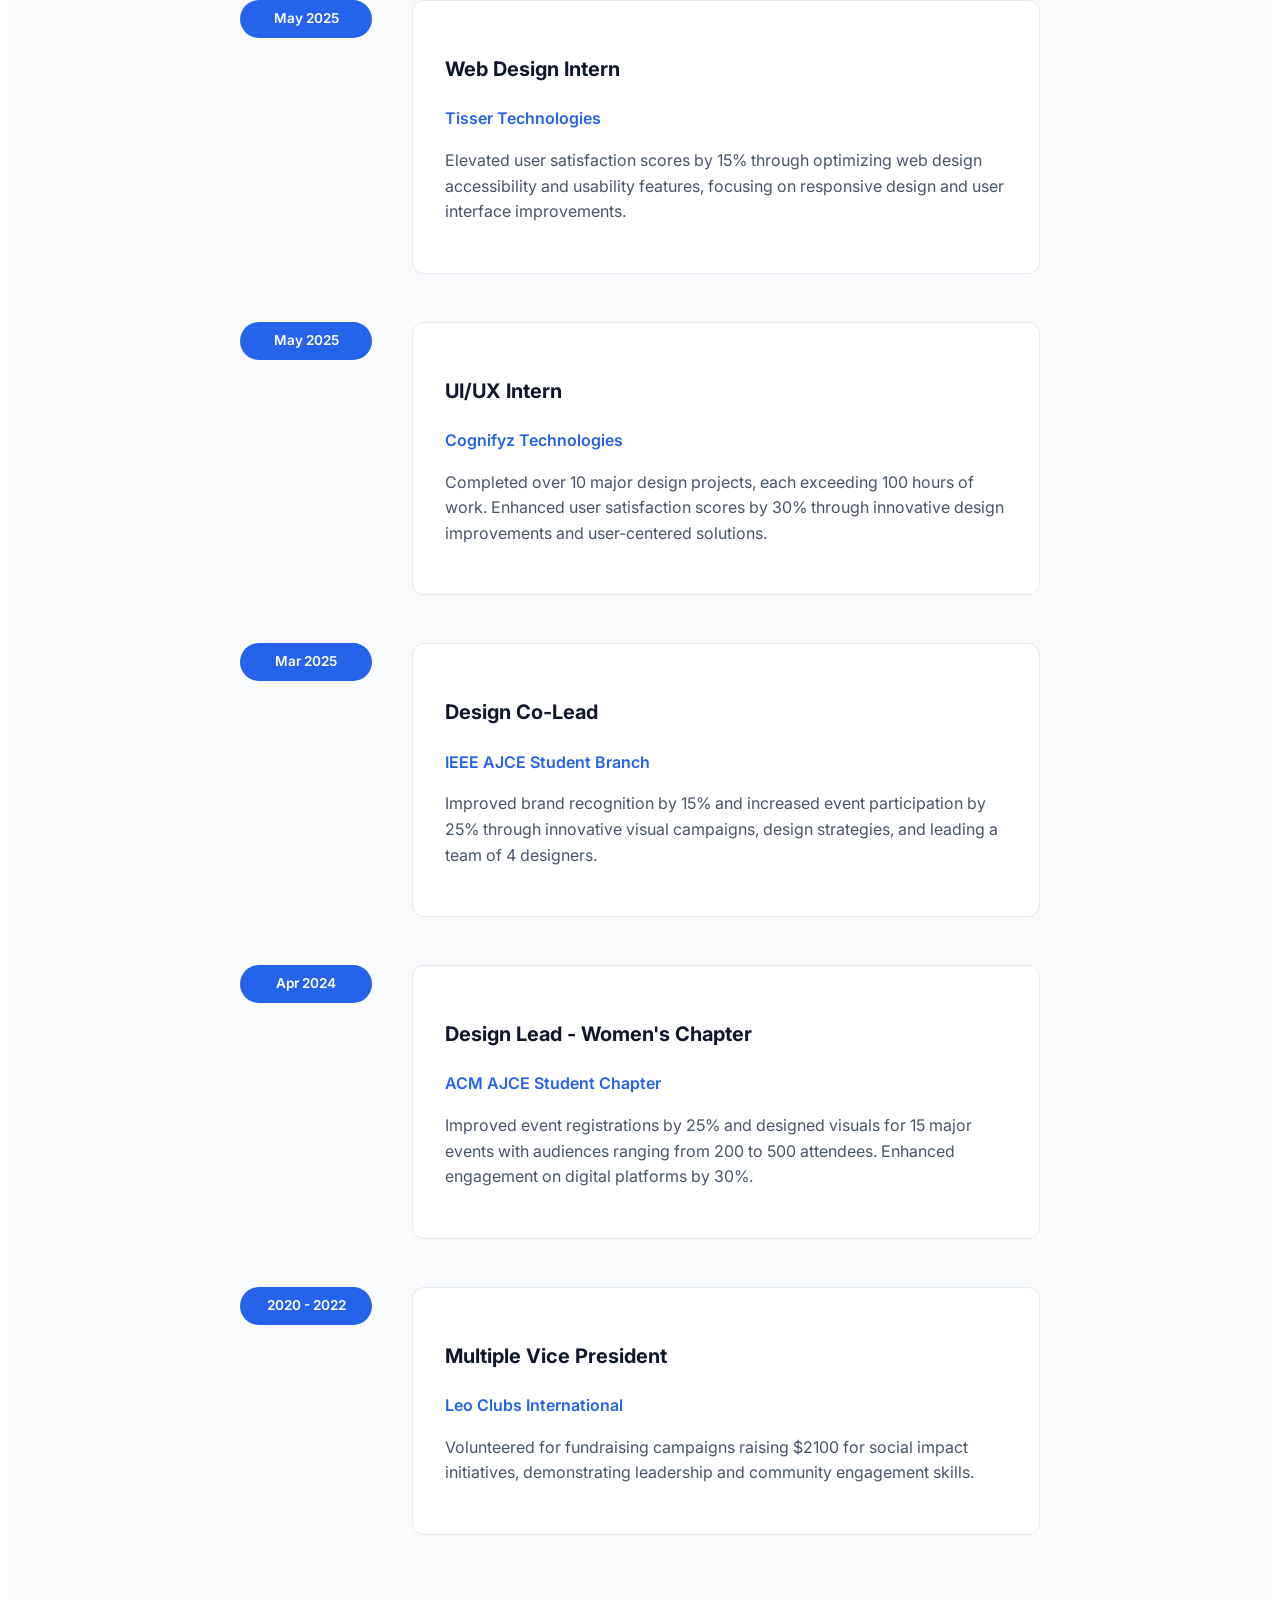
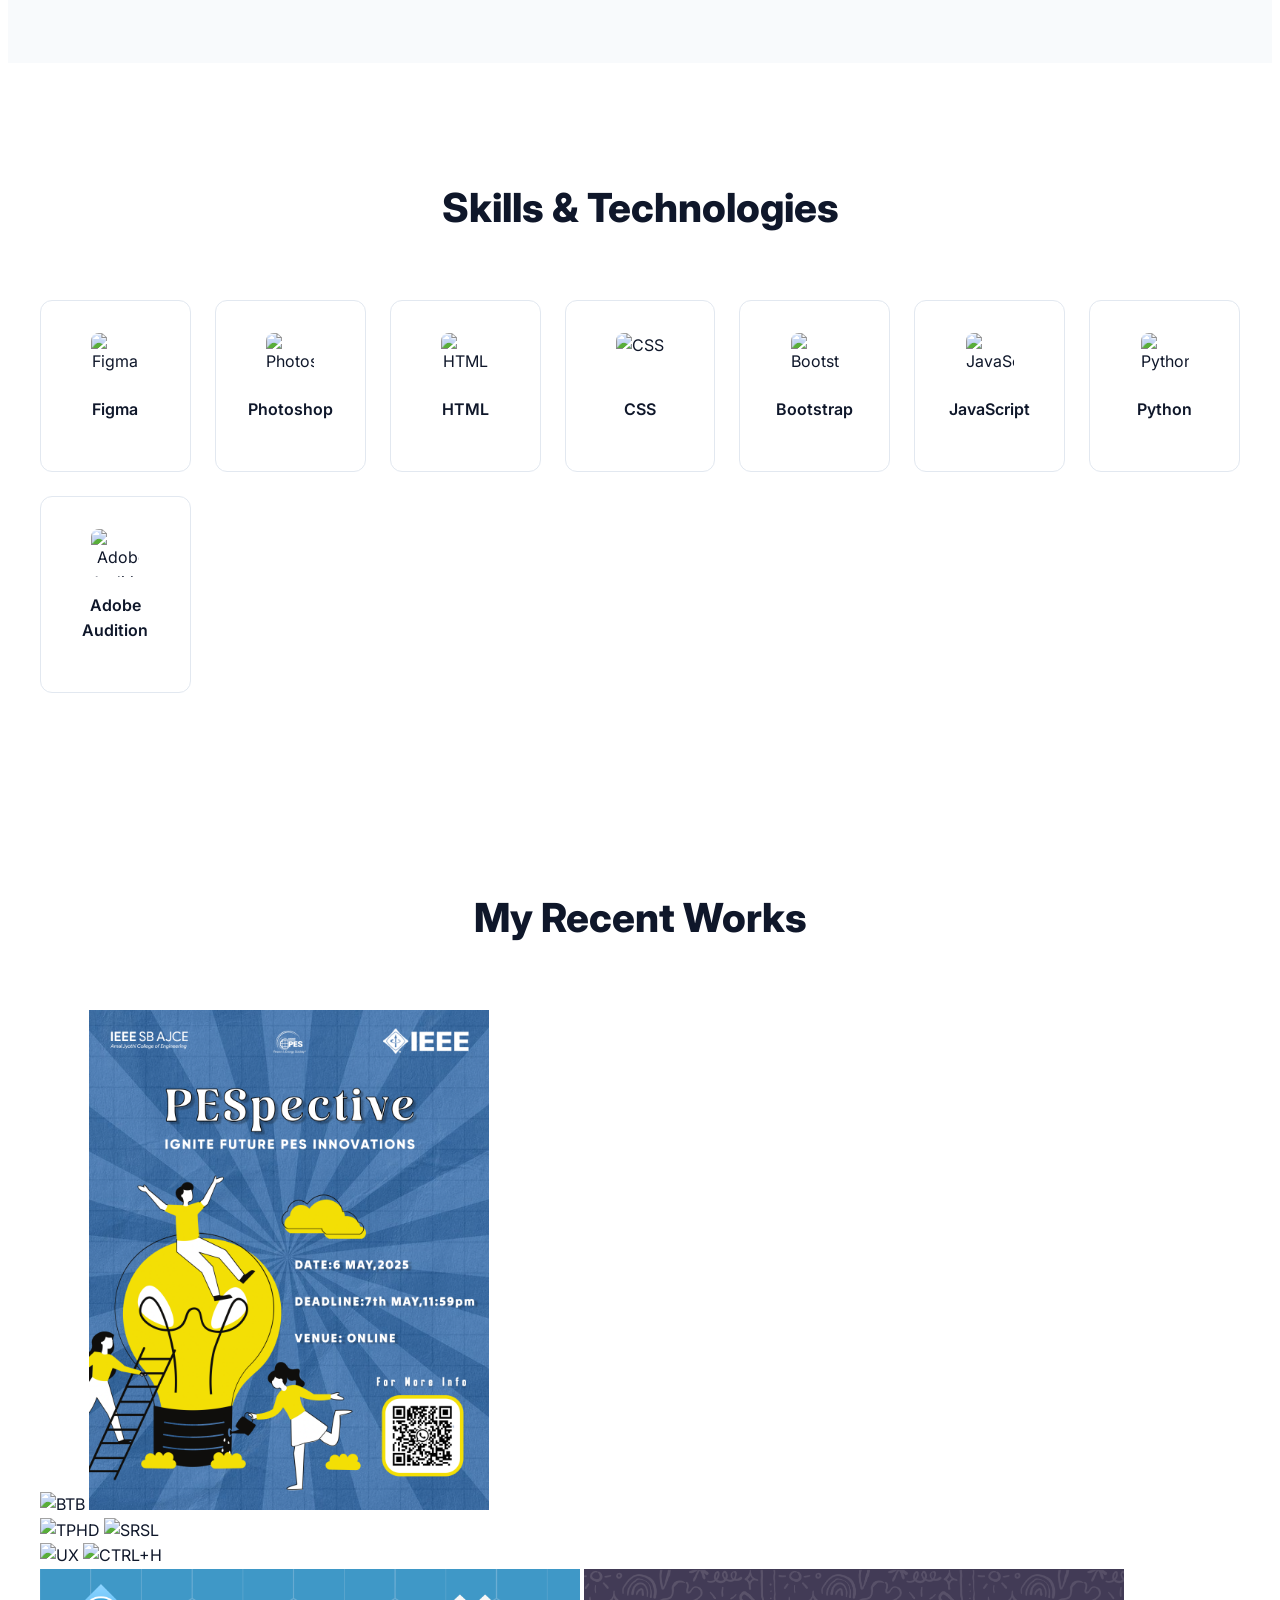
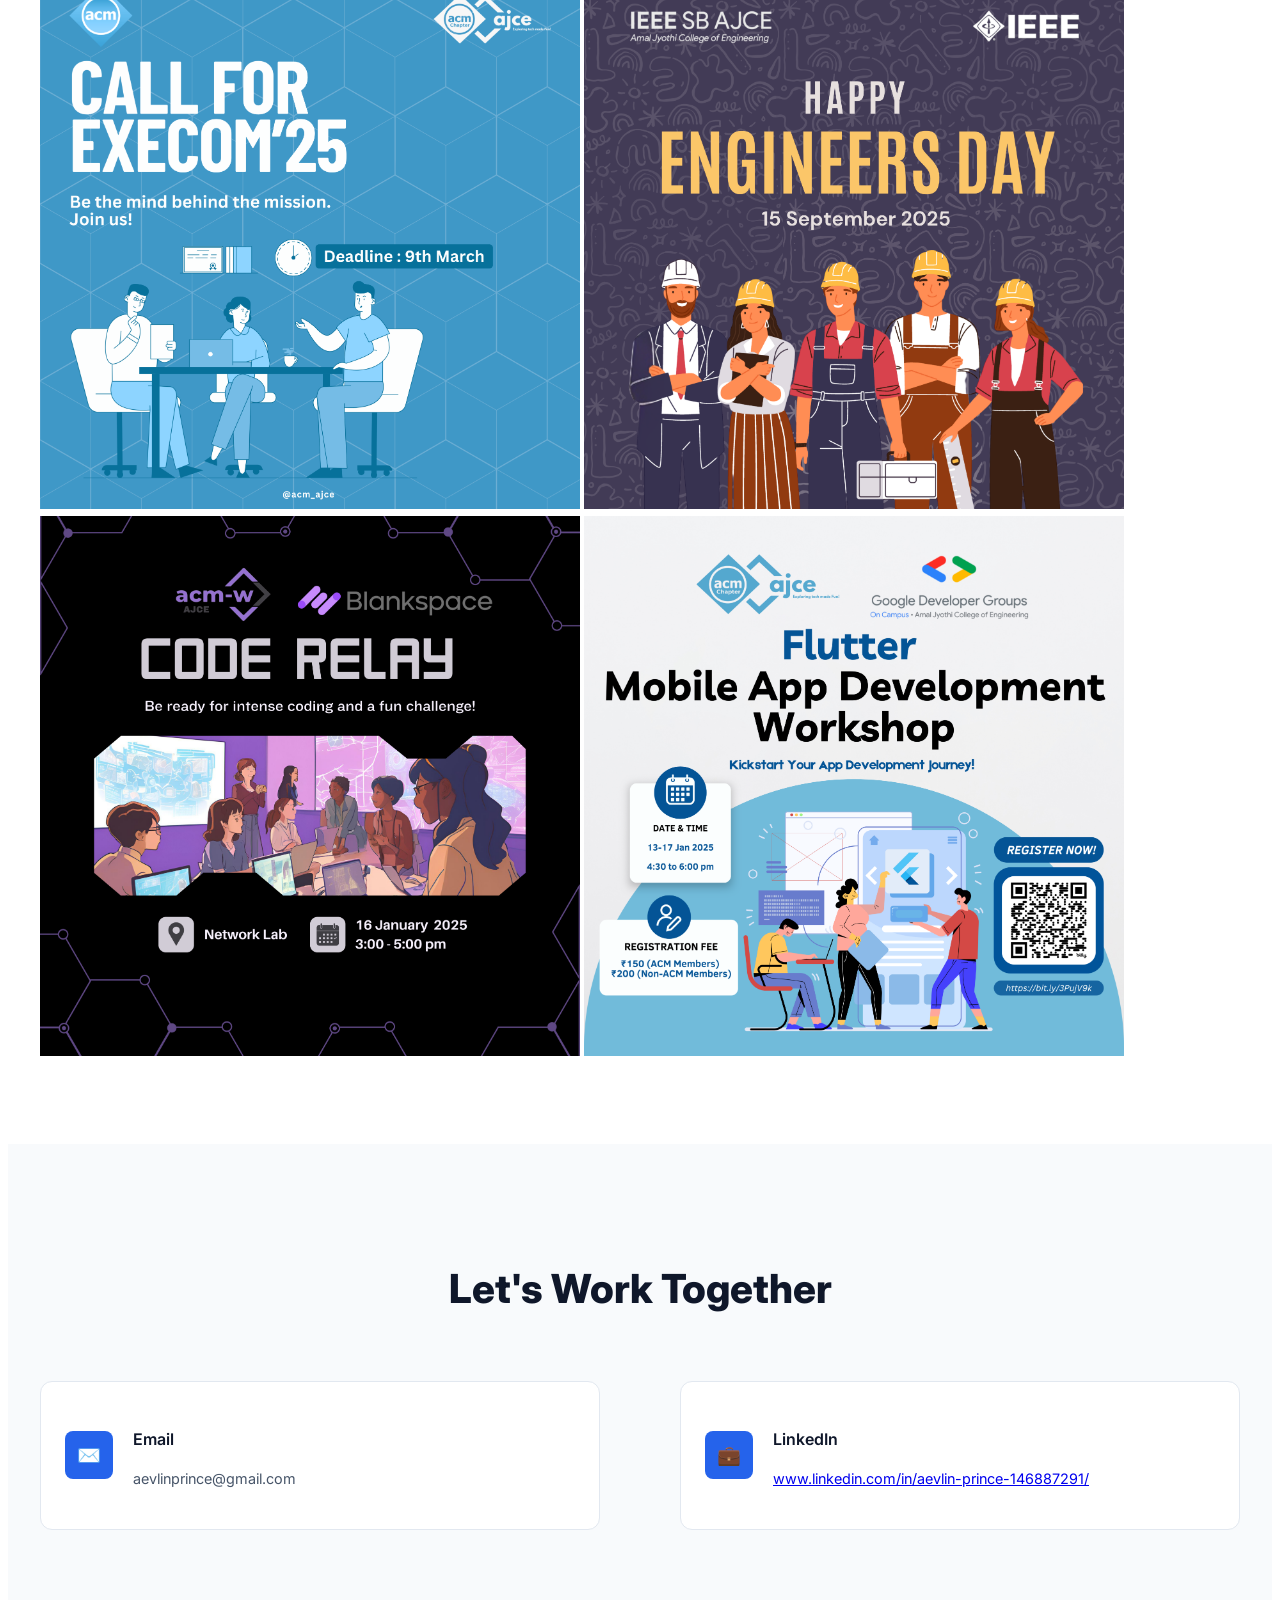
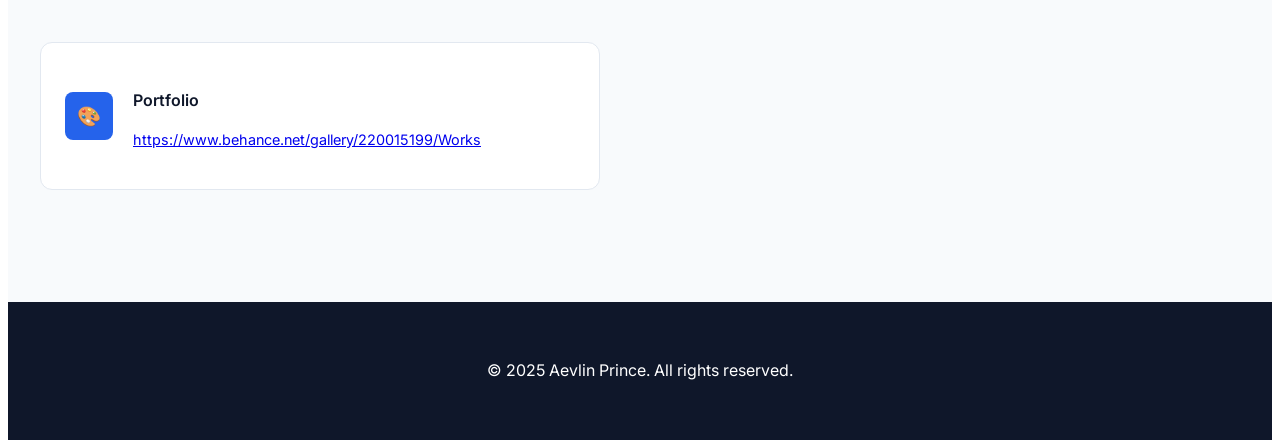
==== commit f19e6740: "Update index.html" ====
--- a/index.html
+++ b/index.html
@@ -192,7 +192,8 @@
             
              <div class="work-card">
                       <div class="work-icon">
-                        <img src="UXplore.png.PNG" height="700" width="500" alt="Pespective">
+                        <img src="UXplore.png.PNG" height="700" width="500" alt="UX">
+                        <img src="CTRL+H%20Thanks%20Poster.png" height="500" width="400" alt="CTRL+H">
                     </div>
                 </div>
              <div class="work-card">
@@ -203,19 +204,8 @@
                             <img src="Flutter%20Workshop%20ACM.png" height="540" width="540" alt="FW">
                     </div>
                 </div>
-             <div class="work-card">
-                      <div class="work-icon">
-                        <img src="CTRL+H%20Thanks%20Poster.png" height="700" width="500" alt="CTRL+H">
-                    </div>
-                </div>
-        <div class="work-card">
-                      <div class="work-icon">
-                    <img src="my%20works/1%202.png" height="500" width="700" alt="ff">
-                        <img src="2.png" height="500" width="700" alt="fg"> 
-                    </div>
-                </div>
-
-    </div>
+        
+        </div>
 </section>
     
     <section id="contact" class="contact section">
@@ -246,26 +236,6 @@
                         </div>
                     </div>
                 </div>
-                <div class="contact-form">
-                    <h3>Send me a message</h3>
-                    <form>
-                        <div class="form-group">
-                            <input type="text" placeholder="Your Name" required>
-                        </div>
-                        <div class="form-group">
-                            <input type="email" placeholder="Your Email" required>
-                        </div>
-                        <div class="form-group">
-                            <input type="text" placeholder="Subject" required>
-                        </div>
-                        <div class="form-group">
-                            <textarea rows="5" placeholder="Your Message" required></textarea>
-                        </div>
-                        <button type="submit" class="btn btn-primary" style="width: 100%;">Send Message</button>
-                    </form>
-                </div>
-            </div>
-        </div>
     </section>
 
     <footer class="footer">
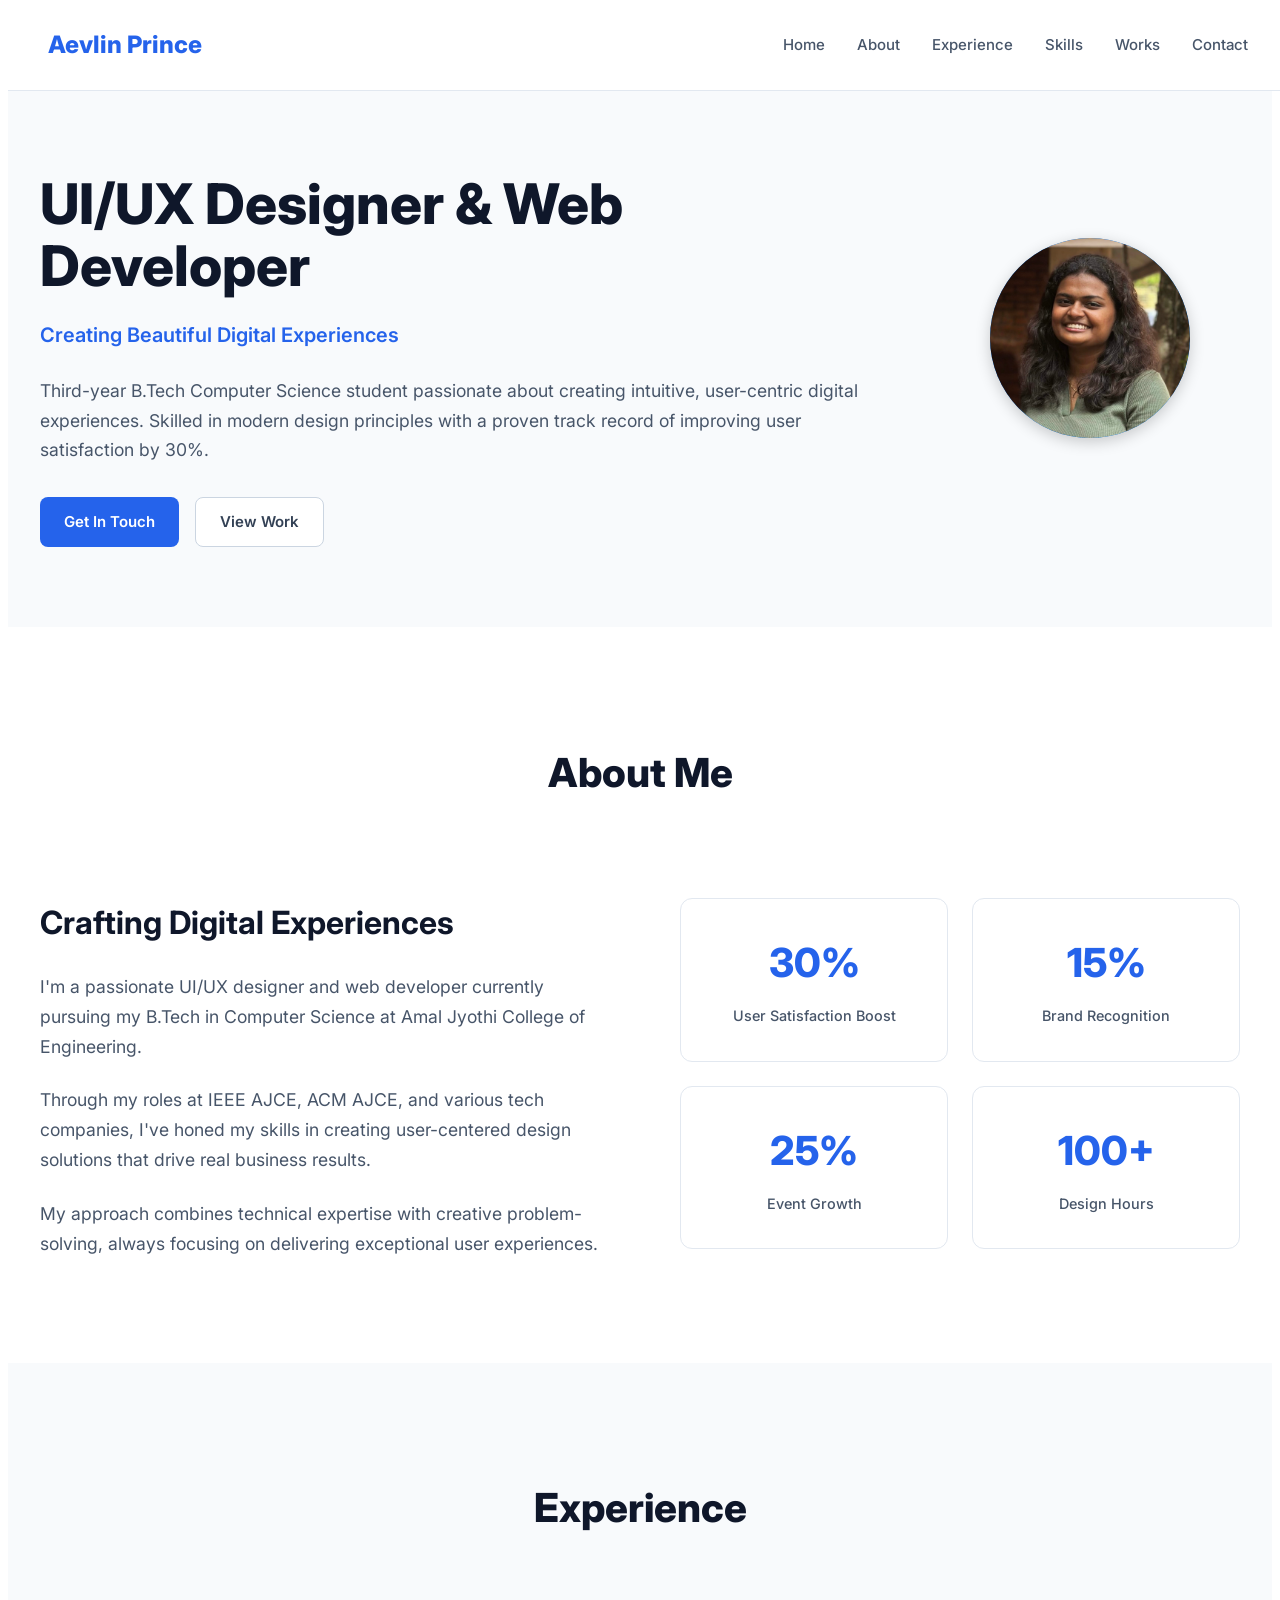
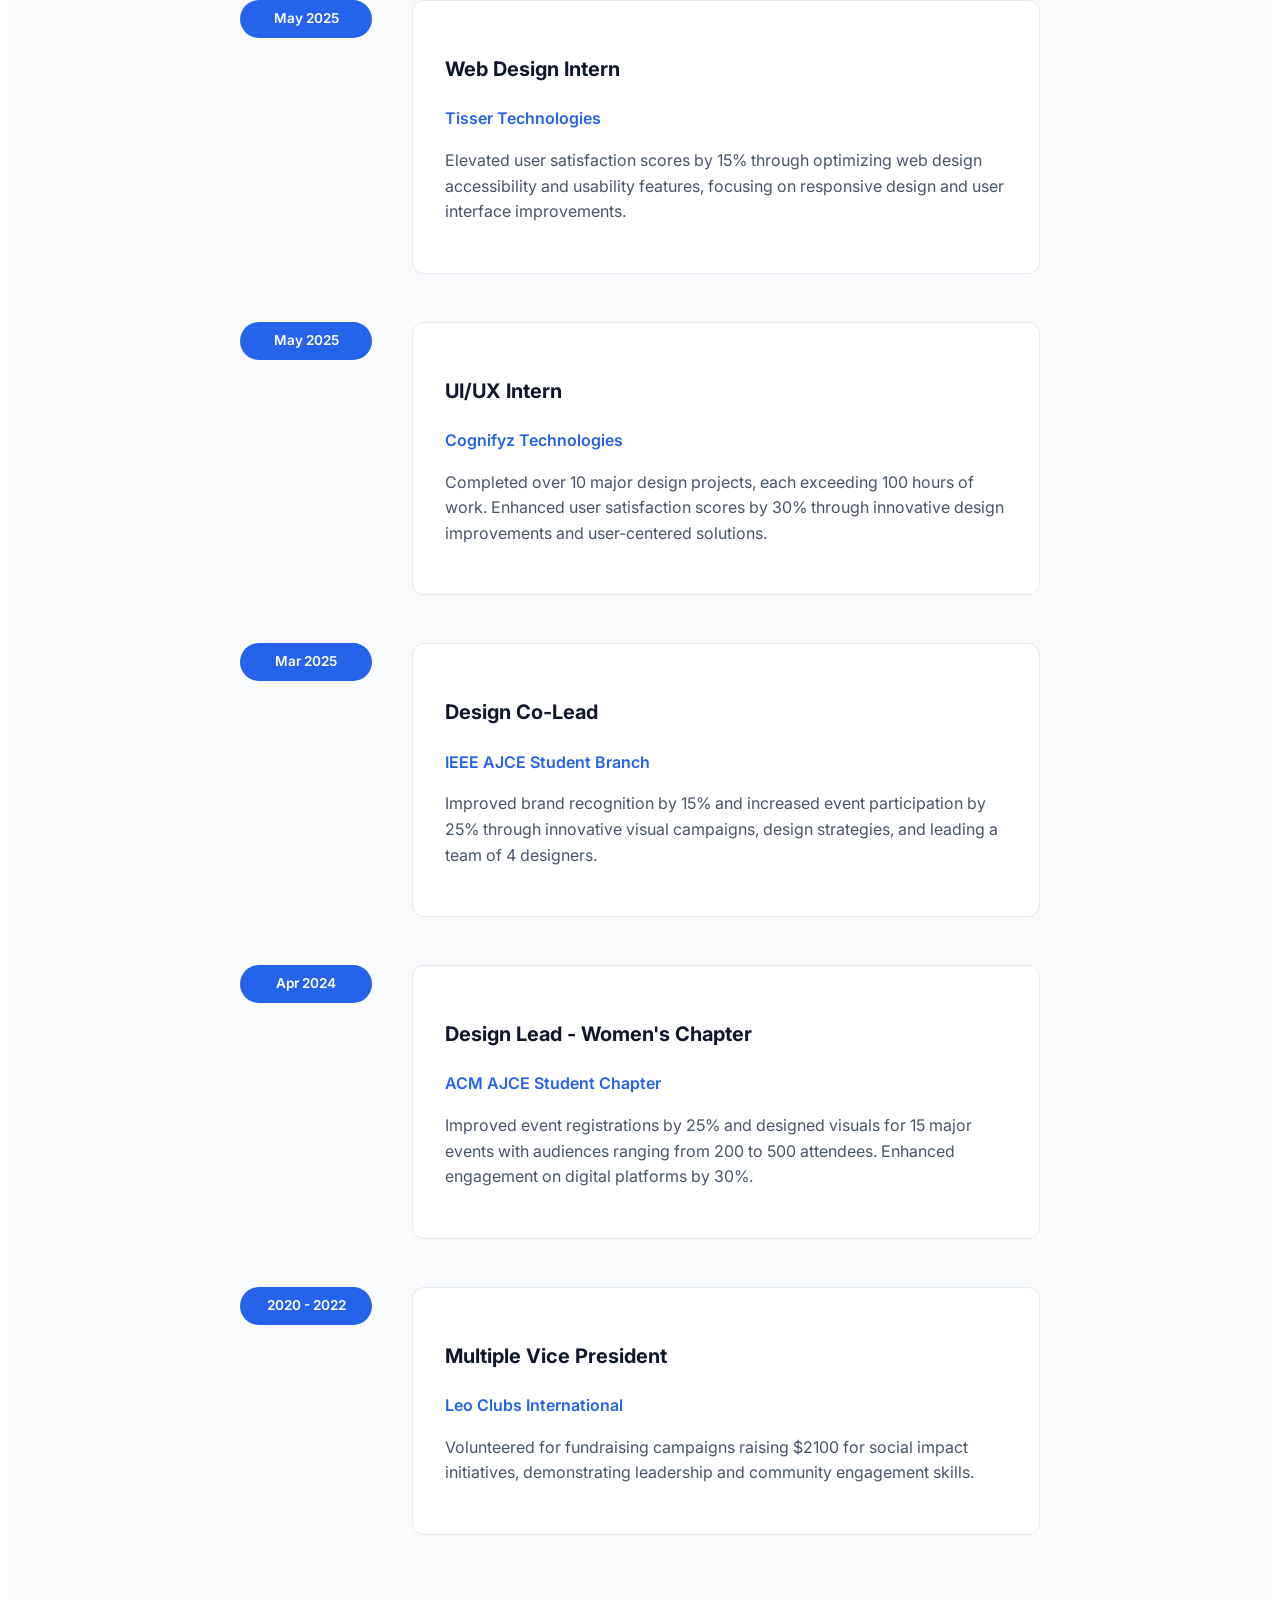
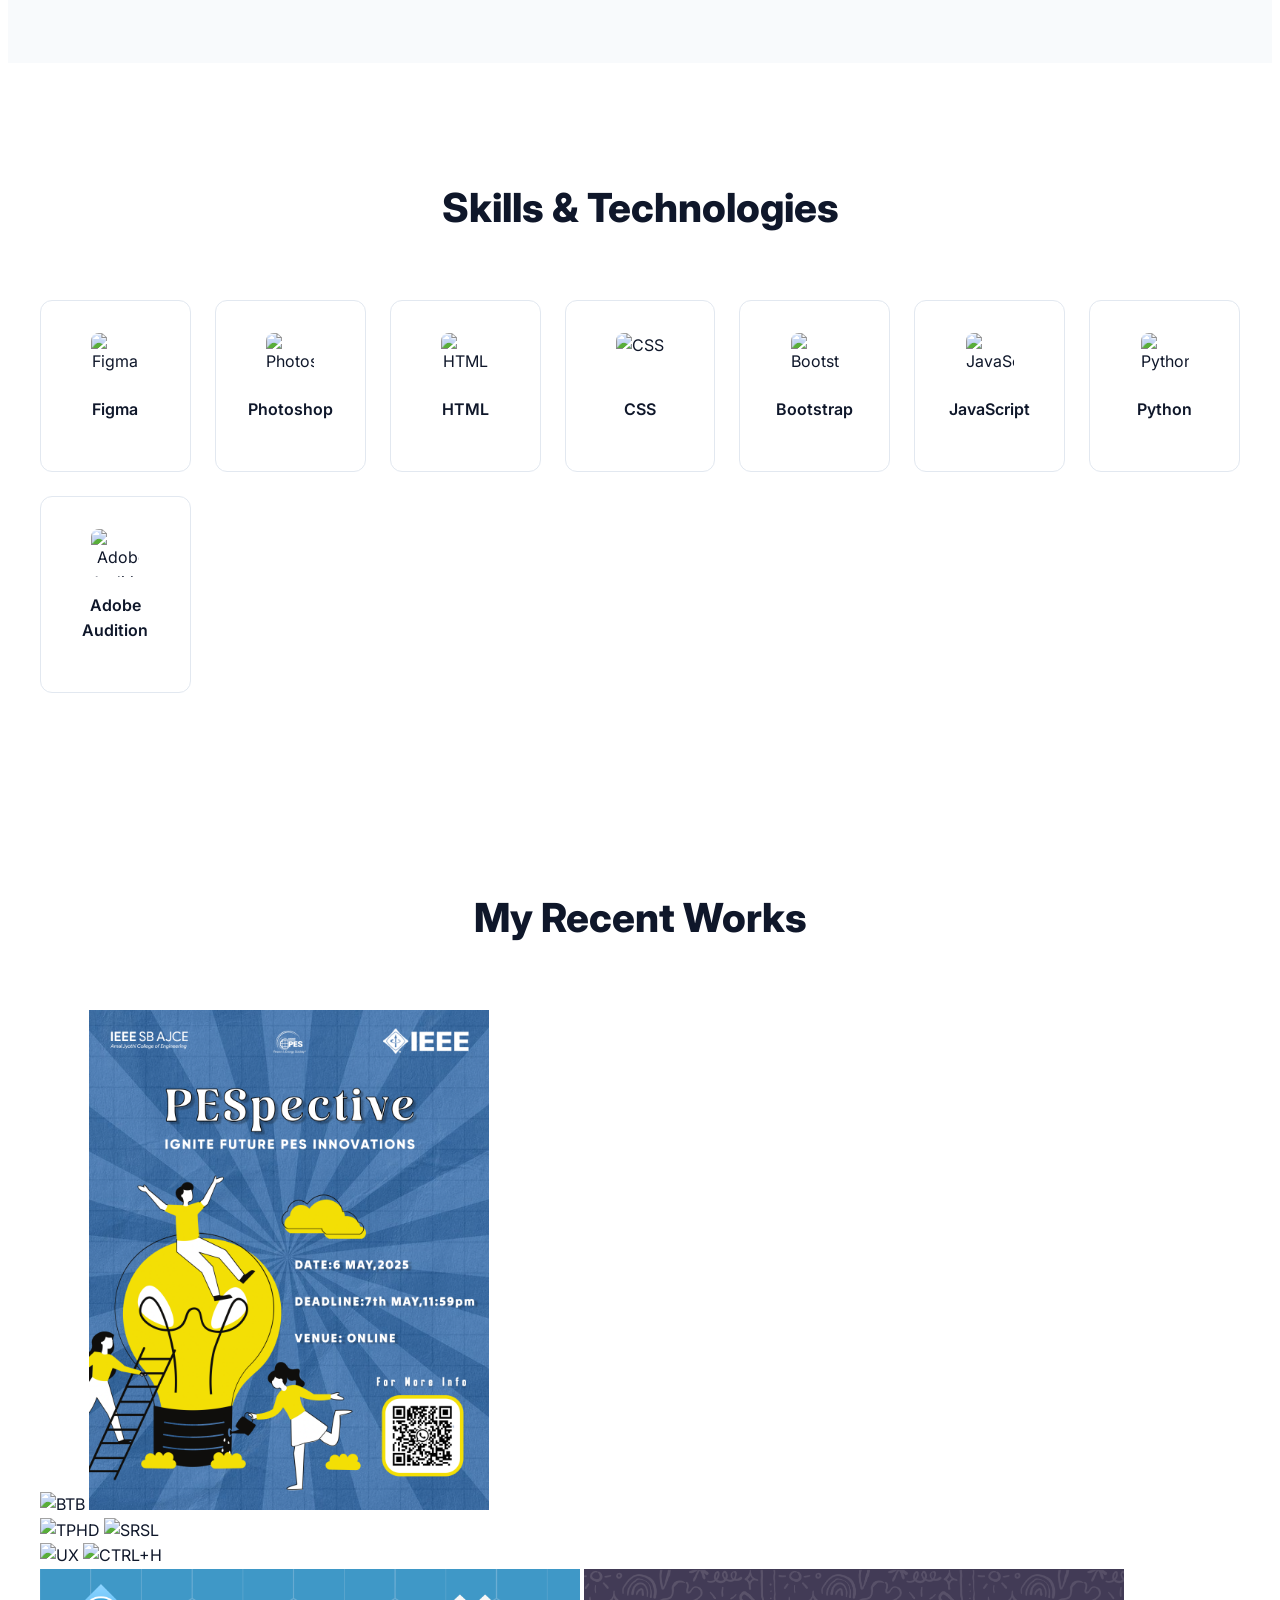
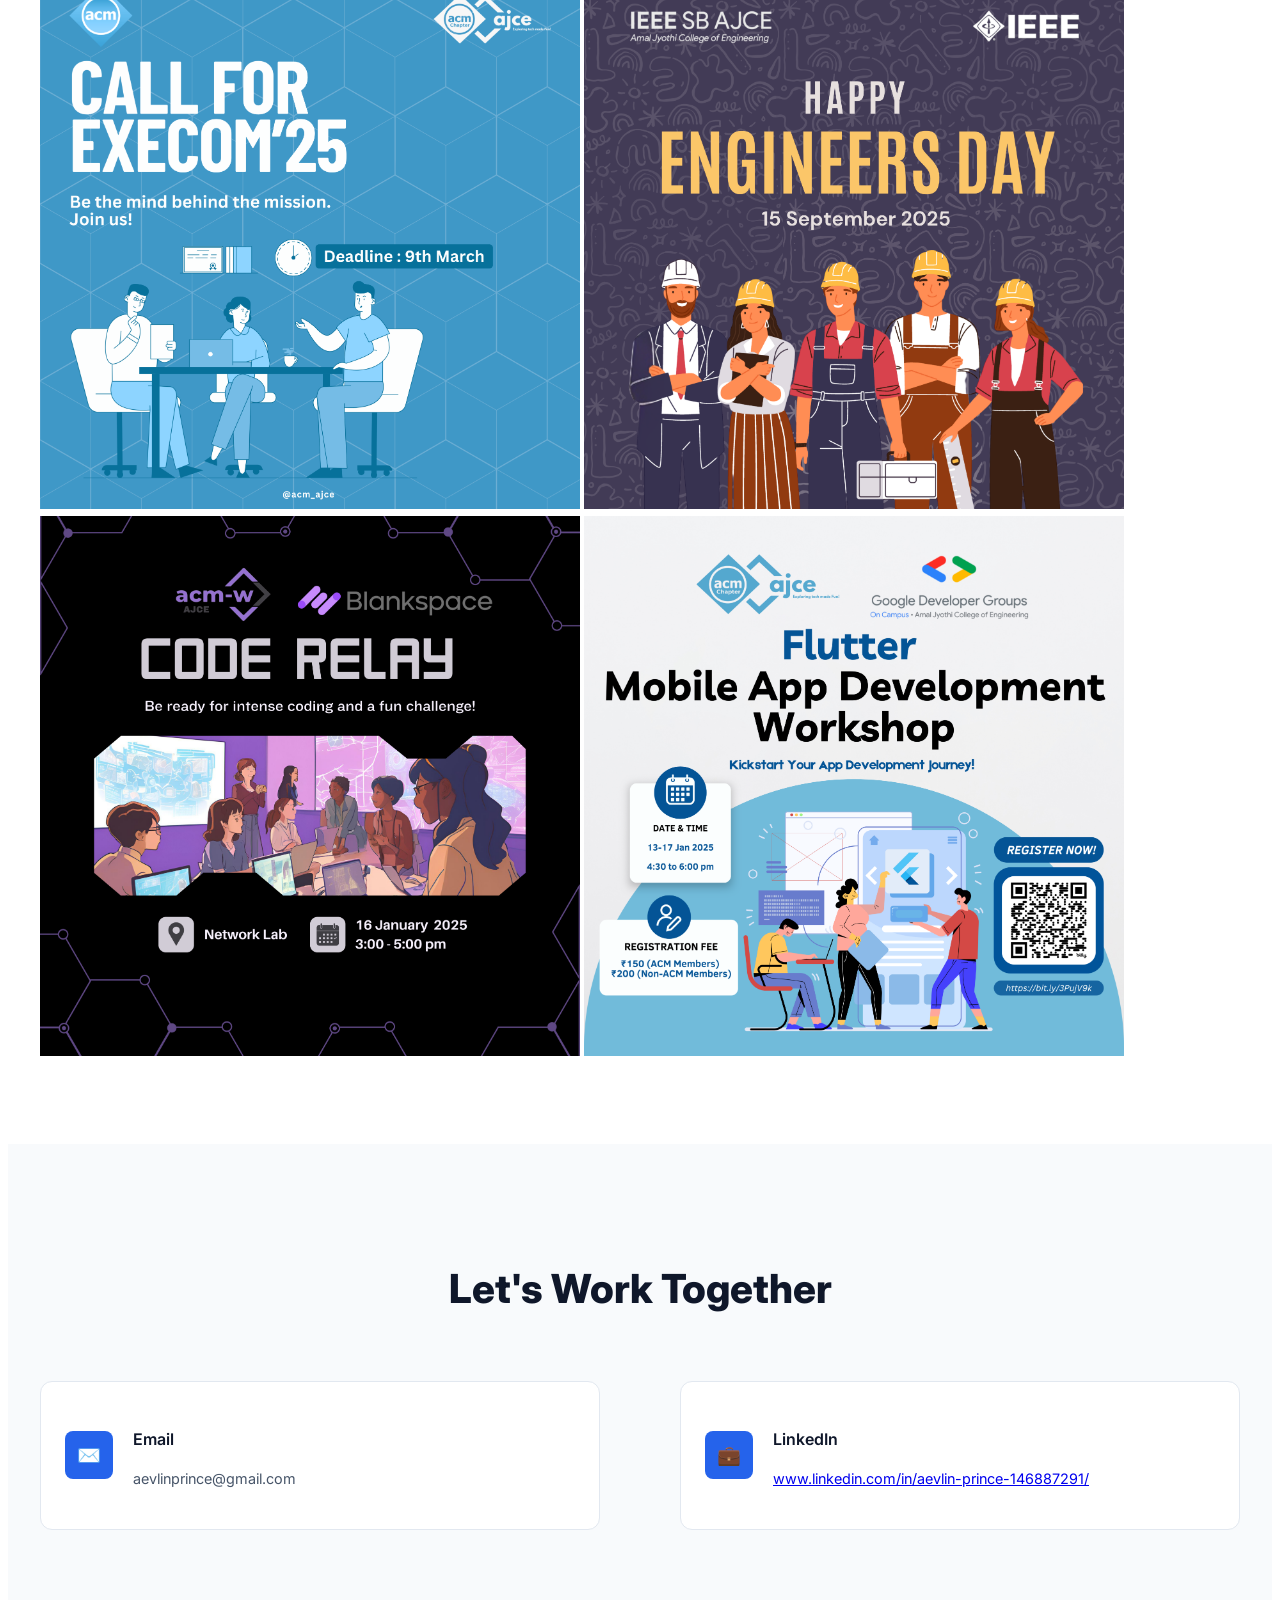
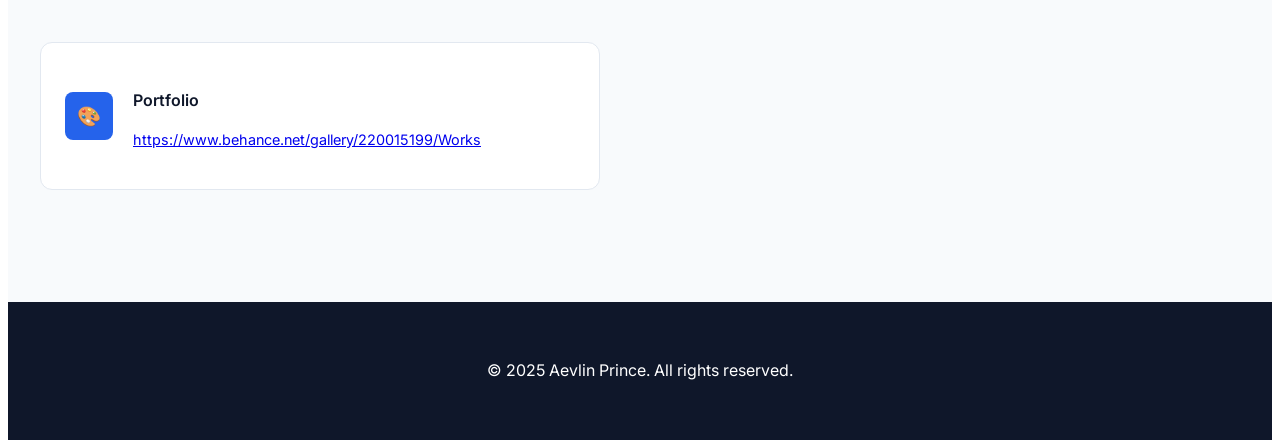
==== commit 273d76eb: "Update index.html" ====
--- a/index.html
+++ b/index.html
@@ -35,9 +35,11 @@
                     </div>
                 </div>
                <div class="hero-image">
-    <div class="profile-img">Ae</div>
+    <div class="profile-img">
+        <img src="Photo.jpg" alt="Aevlin Prince" class="profile-pic">
+    </div>
 </div>
-        </div>
+
     </section>
 
     <section id="about" class="about section">
--- a/style.css
+++ b/style.css
@@ -166,19 +166,23 @@
 }
 
 .profile-img {
-    width: 240px;
-    height: 240px;
+    width: 200px;
+    height: 200px;
     border-radius: 50%;
-    background: var(--primary);
+    background-color: #007bff; /* your fav blue */
     display: flex;
     align-items: center;
     justify-content: center;
-    font-size: 4rem;
-    color: white;
-    font-weight: 800;
-    border: 8px solid white;
-    box-shadow: 0 20px 40px rgba(0, 0, 0, 0.1);
-}
+    overflow: hidden;
+    box-shadow: 0 4px 15px rgba(0, 0, 0, 0.2);
+}
+
+.profile-pic {
+    width: 100%;
+    height: 100%;
+    object-fit: cover;
+}
+
 
 /* Section Styling */
 .section {
